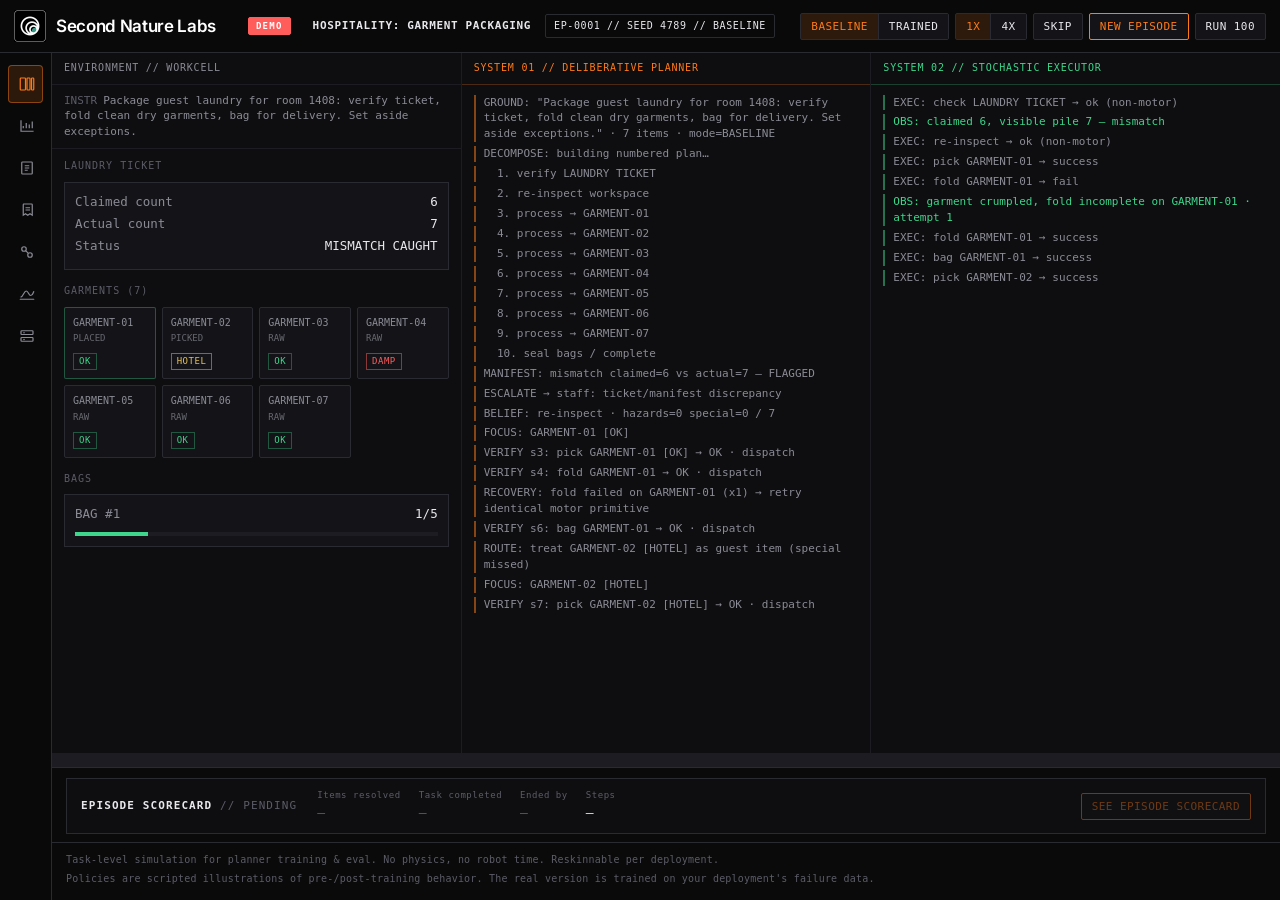
==== decision-layer/index.html @ 1a4e321b "Deploy decision-layer from decision-layer-rl-demo@294d5cc1e08e863256e6ff27cca8b76b61b3f343" ====
<!DOCTYPE html>
<html lang="en">
  <head>
    <meta charset="UTF-8" />
    <meta name="viewport" content="width=device-width, initial-scale=1.0" />
    <meta
      name="description"
      content="Task-level RL environment for robot decision-layer planner training and eval"
    />
    <link rel="preconnect" href="https://fonts.googleapis.com" />
    <link rel="preconnect" href="https://fonts.gstatic.com" crossorigin />
    <link
      href="https://fonts.googleapis.com/css2?family=Inter:wght@600&display=swap"
      rel="stylesheet"
    />
    <title>hospitality-env</title>
    <script type="module" crossorigin src="/decision-layer/assets/index-C8sxF3XJ.js"></script>
    <link rel="stylesheet" crossorigin href="/decision-layer/assets/index-TXpU5N_J.css">
  </head>
  <body>
    <div id="root"></div>
  </body>
</html>
---- decision-layer/assets/index-TXpU5N_J.css ----
:root{--bg: #0a0a0b;--bg-panel: #0e0e10;--bg-elevated: #141418;--border: #2a2a32;--border-dim: #1c1c22;--text: #e8e8ec;--text-dim: #8b8b96;--text-mute: #5c5c68;--orange: #ff7a18;--orange-dim: rgba(255, 122, 24, .15);--green: #3dd68c;--green-dim: rgba(61, 214, 140, .12);--red: #ff5c5c;--yellow: #e6c35c;--mono: ui-monospace, "SF Mono", "JetBrains Mono", Menlo, Consolas, monospace;--radius: 2px;font-family:var(--mono);color:var(--text);background:var(--bg);line-height:1.45;font-size:12.5px;font-synthesis:none;text-rendering:optimizeLegibility;-webkit-font-smoothing:antialiased}*,*:before,*:after{box-sizing:border-box}html,body,#root{margin:0;height:100%;background:var(--bg)}body{overflow:hidden}*{scrollbar-width:thin;scrollbar-color:var(--border) var(--bg-panel)}*::-webkit-scrollbar{width:10px;height:10px}*::-webkit-scrollbar-track{background:var(--bg-panel)}*::-webkit-scrollbar-thumb{background:var(--border);border-radius:6px;border:2px solid var(--bg-panel)}*::-webkit-scrollbar-thumb:hover{background:var(--text-mute)}*::-webkit-scrollbar-corner{background:var(--bg-panel)}button{font-family:inherit;font-size:11px;letter-spacing:.04em;cursor:pointer;border:1px solid var(--border);background:var(--bg-elevated);color:var(--text);padding:6px 10px;border-radius:var(--radius);text-transform:uppercase}button:hover:not(:disabled){border-color:var(--text-dim)}button:disabled{opacity:.4;cursor:not-allowed}button.active{border-color:var(--orange);color:var(--orange);background:var(--orange-dim)}button.active-green{border-color:var(--green);color:var(--green);background:var(--green-dim)}button.primary{border-color:var(--orange);color:var(--orange)}.app-shell{height:100%;display:flex;flex-direction:column;overflow:hidden}.app-main{flex:1;min-height:0;display:flex;align-items:stretch;position:relative;overflow:hidden}.app-body{flex:1;min-width:0;min-height:0;display:flex;flex-direction:column;margin-left:var(--sidebar-w-collapsed);overflow:auto}:root{--sidebar-w-collapsed: 52px;--sidebar-w-expanded: 196px}.sidebar{position:absolute;top:0;left:0;bottom:0;z-index:30;width:var(--sidebar-w-collapsed);background:#0a0a0bf5;border-right:1px solid var(--border);overflow-x:hidden;overflow-y:auto;transition:width .22s cubic-bezier(.22,1,.36,1),box-shadow .22s ease}.sidebar:hover,.sidebar:focus-within{width:var(--sidebar-w-expanded);box-shadow:8px 0 24px #00000059}.sidebar-nav{display:flex;flex-direction:column;gap:4px;padding:12px 8px}.sidebar-item{display:flex;align-items:center;gap:12px;width:100%;min-height:36px;padding:8px;border:1px solid transparent;background:transparent;color:var(--text-dim);text-transform:none;letter-spacing:.02em;font-size:12px;border-radius:4px;justify-content:flex-start}.sidebar-item:hover:not(:disabled){border-color:var(--border);color:var(--text);background:var(--bg-elevated)}.sidebar-item.active{border-color:#ff7a1873;color:var(--orange);background:var(--orange-dim)}.sidebar-icon{width:20px;height:20px;flex-shrink:0;display:inline-flex;align-items:center;justify-content:center}.sidebar-icon svg{width:18px;height:18px;display:block}.sidebar-label{white-space:nowrap;opacity:0;transform:translate(-6px);transition:opacity .16s ease,transform .22s cubic-bezier(.22,1,.36,1);pointer-events:none}.sidebar:hover .sidebar-label,.sidebar:focus-within .sidebar-label{opacity:1;transform:translate(0);pointer-events:auto}.header{position:sticky;top:0;z-index:50;display:flex;flex-wrap:wrap;align-items:center;gap:10px 14px;padding:10px 14px;border-bottom:1px solid var(--border);background:#0a0a0beb;-webkit-backdrop-filter:blur(8px);backdrop-filter:blur(8px)}.brand{display:inline-flex;align-items:center;gap:10px;flex-shrink:0;margin-right:18px;text-decoration:none;color:inherit}a.brand:hover .brand-name{opacity:.85}.brand-logo{width:32px;height:32px;display:block;border-radius:0;object-fit:contain;flex-shrink:0}.brand-name{font-family:Inter,ui-sans-serif,system-ui,-apple-system,BlinkMacSystemFont,Segoe UI,Roboto,Helvetica,Arial,sans-serif;font-size:17px;font-weight:600;letter-spacing:-.02em;line-height:1;color:#fff;white-space:nowrap}.demo-badge{position:relative;flex-shrink:0;margin-right:8px;padding:3px 7px;border:1px solid var(--red);background:var(--red);color:#fff;font-size:9px;font-weight:700;letter-spacing:.14em;line-height:1.2;text-transform:uppercase;cursor:help}.demo-badge:hover,.demo-badge:focus-visible{border-color:#ff8a8a;background:#ff6e6e}.demo-badge-tip{display:none;position:absolute;z-index:60;top:calc(100% + 8px);left:0;width:max-content;max-width:28ch;padding:8px 10px;border:1px solid var(--border);background:var(--bg-elevated);color:var(--text);font-size:11px;font-weight:400;letter-spacing:.02em;line-height:1.45;text-transform:none;text-align:left;white-space:normal;pointer-events:none}.demo-badge:hover .demo-badge-tip,.demo-badge:focus-visible .demo-badge-tip{display:block}.header-meta{display:inline-flex;flex-wrap:wrap;align-items:center;gap:10px 14px;min-width:0}.header-title{font-size:11px;letter-spacing:.06em;color:var(--text);font-weight:600;white-space:nowrap;min-width:0}.header-controls{display:flex;flex-wrap:wrap;align-items:center;gap:6px;margin-left:auto}.chip{display:inline-flex;align-items:center;gap:6px;border:1px solid var(--border);padding:4px 8px;font-size:10px;letter-spacing:.06em;color:var(--text-dim);border-radius:var(--radius);white-space:nowrap}.chip strong{color:var(--text);font-weight:500}.seg{display:inline-flex;border:1px solid var(--border);border-radius:var(--radius);overflow:hidden}.seg button{border:none;border-radius:0;border-right:1px solid var(--border);padding:6px 10px}.seg button:last-child{border-right:none}.main{flex:1;display:grid;grid-template-columns:repeat(3,minmax(0,1fr));gap:1px;background:var(--border-dim);min-height:0}.live-panel-tabs{display:none}@media(max-width:900px){.view-live .live-panel-tabs{display:grid;grid-template-columns:repeat(3,minmax(0,1fr));gap:1px;flex-shrink:0;padding:8px 10px;border-bottom:1px solid var(--border);background:var(--bg)}.live-panel-tabs button{min-width:0;padding:7px 5px;overflow:hidden;text-overflow:ellipsis}.view-live .main{display:block;flex:none;background:var(--bg-panel)}.view-live .main>.panel{display:none;height:clamp(340px,55dvh,520px);min-height:0;max-height:none}.view-live .main.mobile-panel-environment>.environment-panel,.view-live .main.mobile-panel-planner>.planner-panel,.view-live .main.mobile-panel-executor>.executor-panel{display:flex}.header-meta{flex-basis:100%}.header-controls{margin-left:0}.brand{flex-basis:auto}}.panel{background:var(--bg-panel);display:flex;flex-direction:column;min-height:280px;max-height:calc(100vh - 200px)}@media(max-width:900px){.panel{max-height:420px}}@media(max-width:640px){:root{--sidebar-w-collapsed: 44px}.header{display:grid;grid-template-columns:auto auto minmax(0,1fr);gap:8px;padding:8px 10px}.brand{margin-right:0}.brand-logo{width:28px;height:28px}.brand-name,.header-title{display:none}.demo-badge{margin-right:0}.demo-badge-tip{position:fixed;top:52px;left:10px;width:min(28ch,calc(100vw - 20px))}.header-meta{flex-basis:auto;overflow:hidden}.header-meta .chip{display:block;width:100%;overflow:hidden;text-overflow:ellipsis}.header-meta .chip strong{display:block;overflow:hidden;text-overflow:ellipsis}.header-controls{grid-column:1 / -1;display:grid;grid-template-columns:repeat(6,minmax(0,1fr));gap:6px;width:100%}.header-controls>.seg{grid-column:span 3}.header-controls>.seg button{flex:1;min-width:0;padding-inline:6px}.header-controls>button{grid-column:span 2;min-width:0;padding-inline:5px}.sidebar-nav{padding-inline:5px}.sidebar-item{padding-inline:7px}.view-live .live-panel-tabs{padding:6px 8px}.view-live .main>.panel{height:clamp(320px,52dvh,460px)}.view-live .instruction-banner{max-height:4.9em;overflow:auto}.view-live .lower{padding:8px}.view-live .scorecard-dock{gap:10px;padding:9px 10px}.view-live .scorecard-dock-main{gap:10px 14px}.view-live .scorecard-dock-facts{gap:8px 12px}.view-live .scorecard-dock-btn{margin-left:0}.view-live .footer{padding:8px 10px}.view-live .footer-line:not(.disclosure){display:none}}.panel-header{display:flex;align-items:center;justify-content:space-between;gap:8px;padding:8px 12px;border-bottom:1px solid var(--border-dim);font-size:10px;letter-spacing:.08em;color:var(--text-dim);flex-shrink:0}.panel-header.planner{color:var(--orange);border-bottom-color:#ff7a1840}.panel-header.executor{color:var(--green);border-bottom-color:#3dd68c40}.panel-body{flex:1;overflow:auto;padding:10px 12px;min-height:0}.env-section{margin-bottom:14px}.env-section h3{margin:0 0 8px;font-size:10px;letter-spacing:.1em;color:var(--text-mute);font-weight:500}.item-grid{display:grid;grid-template-columns:repeat(auto-fill,minmax(88px,1fr));gap:6px}.item-card{border:1px solid var(--border);background:var(--bg-elevated);padding:8px;border-radius:var(--radius);min-height:64px}.item-card.aside{border-style:dashed;opacity:.75}.item-card.placed{border-color:#3dd68c59}.item-card.pick-fail{border-color:var(--red);background:#ff5c5c1f}.item-card.pick-fail .id{color:var(--red)}.item-card .id{font-size:10px;color:var(--text-dim);margin-bottom:6px}.attr-chip{display:inline-block;border:1px solid var(--border);padding:1px 5px;font-size:9px;letter-spacing:.06em;color:var(--text-dim);margin-right:4px;margin-top:2px}.attr-chip.hazard{border-color:#ff5c5c80;color:var(--red)}.attr-chip.special{border-color:#e6c35c80;color:var(--yellow)}.attr-chip.ok{border-color:#3dd68c59;color:var(--green)}.manifest-card,.container-card{border:1px solid var(--border);padding:10px;background:var(--bg-elevated);margin-bottom:8px}.manifest-card .row,.container-card .row{display:flex;justify-content:space-between;gap:8px;margin-bottom:4px;color:var(--text-dim)}.manifest-card .row span:last-child,.container-card .row span:last-child{color:var(--text)}.capacity-bar{height:4px;background:var(--border-dim);margin-top:8px;position:relative}.capacity-bar>i{display:block;height:100%;background:var(--green);max-width:100%}.capacity-bar.over>i{background:var(--red);width:100%!important}.log{display:flex;flex-direction:column;gap:4px}.log-line{font-size:11px;color:var(--text-dim);white-space:pre-wrap;word-break:break-word;border-left:2px solid transparent;padding-left:8px}.log-line.planner{border-left-color:#ff7a1880}.log-line.executor{border-left-color:#3dd68c80}.log-line.obs{color:var(--green)}.log-line.executor.fail,.log-line.obs.fail{color:var(--red);border-left-color:var(--red)}.log-empty{color:var(--text-mute);font-size:11px}.lower{border-top:1px solid var(--border);padding:10px 14px 8px;background:var(--bg);flex-shrink:0}.scorecard-dock{display:flex;align-items:center;gap:16px 20px;flex-wrap:wrap;border:1px solid var(--border);background:var(--bg-panel);padding:10px 14px}.scorecard-dock.incomplete{border-color:var(--red)}.scorecard-dock-flag{background:var(--red);color:#1a0a0a;font-weight:700;letter-spacing:.14em;font-size:10px;padding:4px 8px}.scorecard-dock-main{display:flex;align-items:center;gap:20px;flex:1;min-width:0;flex-wrap:wrap}.scorecard-dock .composite-numeral{margin:0}.scorecard-dock .composite-big{font-size:28px}.scorecard-dock-pending{font-size:11px;letter-spacing:.1em;font-weight:600}.scorecard-dock-facts{display:flex;flex-wrap:wrap;gap:12px 18px}.scorecard-dock-facts .k{font-size:9px;letter-spacing:.06em;color:var(--text-mute);margin-bottom:2px}.scorecard-dock-facts .v{font-size:13px}.scorecard-dock-facts .v.bad{color:var(--red)}.scorecard-dock-facts .v.good{color:var(--green)}.scorecard-dock-facts .v.mute{color:var(--text-mute)}.scorecard-dock-btn{margin-left:auto;white-space:nowrap}.scorecard-modal-backdrop{position:fixed;top:0;right:0;bottom:0;left:0;z-index:80;background:#000000b8;display:flex;align-items:flex-start;justify-content:center;padding:24px 16px;overflow:auto}.scorecard-modal{width:min(1080px,100%);max-height:calc(100vh - 48px);overflow:auto;border:1px solid var(--border);background:var(--bg)}.scorecard-modal-bar{position:sticky;top:0;z-index:1;display:flex;align-items:center;justify-content:space-between;gap:12px;padding:10px 14px;border-bottom:1px solid var(--border);background:var(--bg-panel);font-size:11px;letter-spacing:.1em;text-transform:uppercase}.scorecard-modal .scorecard{border:none}.scorecard,.batch-dash{border:1px solid var(--border);background:var(--bg-panel);padding:12px 14px}.scorecard h2,.batch-dash h2,.grader-report h2{margin:0 0 10px;font-size:11px;letter-spacing:.1em;font-weight:600;color:var(--text);display:flex;align-items:center;gap:10px;flex-wrap:wrap}.score-section{margin-top:10px}.score-section-h{font-size:10px;letter-spacing:.12em;text-transform:uppercase;color:var(--text-mute);margin:0 0 6px}.score-grid{display:grid;grid-template-columns:repeat(auto-fill,minmax(200px,1fr));gap:8px}.score-item{border:1px solid var(--border-dim);padding:8px 10px;background:var(--bg-elevated)}.score-item .k{font-size:10px;color:var(--text-mute);letter-spacing:.06em;margin-bottom:4px}.score-item .v{font-size:13px;color:var(--text)}.score-item .v.bad{color:var(--red)}.score-item .v.good{color:var(--green)}.score-item .v.mute{color:var(--text-mute)}.scorecard-pending{color:var(--text-mute);font-weight:500}.scorecard.pending{opacity:.92}.sim-label{display:inline-block;font-size:9px;letter-spacing:.04em;color:var(--text-mute);margin-top:4px}.batch-meta{display:flex;flex-wrap:wrap;gap:10px;margin-bottom:14px;align-items:center}.metric-row{margin-bottom:14px}.metric-row .metric-label{font-size:11px;color:var(--text-dim);margin-bottom:6px}.metric-row .metric-detail{font-size:10px;color:var(--text-mute);margin-bottom:4px}.bars{display:flex;flex-direction:column;gap:4px}.bar-track{display:grid;grid-template-columns:110px 1fr 48px;gap:8px;align-items:center;font-size:10px;color:var(--text-mute)}.bar-name{overflow:hidden;text-overflow:ellipsis;white-space:nowrap}.bar-fill-wrap{height:8px;background:var(--border-dim);position:relative}.bar-fill{height:100%;max-width:100%}.bar-fill.baseline{background:var(--orange)}.bar-fill.trained{background:var(--green)}.bar-fill.measured{background:repeating-linear-gradient(-45deg,#4a7fa5,#4a7fa5 3px,#6a9fc0 3px,#6a9fc0 6px);box-shadow:inset 0 0 0 1px #8eb8d4}.metric-detail.measured-detail{color:#8eb8d4}.chip-measured{border-color:#4a7fa5;color:#b8d4e8}.measured-label{color:#8eb8d4}.bar-na{font-size:10px;color:var(--text-mute);font-style:italic}.footer{border-top:1px solid var(--border);padding:10px 14px 14px;display:flex;flex-direction:column;gap:4px}.footer-line{font-size:10px;color:var(--text-mute);letter-spacing:.02em}.footer-line.disclosure{color:var(--text-mute)}.instruction-banner{padding:8px 12px;border-bottom:1px solid var(--border-dim);font-size:11px;color:var(--text-dim)}.instruction-banner span{color:var(--text-mute);margin-right:6px}.view-seg{flex-shrink:0}.results-view{flex:1;padding:16px 18px 28px;max-width:1200px;width:100%;margin:0 auto}.results-computing{display:flex;align-items:center;justify-content:center;min-height:50vh}.results-computing-box{border:1px solid var(--border);background:var(--bg-panel);padding:28px 36px;text-align:center}.results-computing-title{font-size:13px;letter-spacing:.12em;text-transform:uppercase;color:var(--text);margin-bottom:8px}.results-computing-sub{font-size:10px;color:var(--text-mute);margin-bottom:18px}.results-spinner{width:28px;height:28px;margin:0 auto;border:2px solid var(--border);border-top-color:var(--green);border-radius:50%;animation:spin .7s linear infinite}@keyframes spin{to{transform:rotate(360deg)}}.results-error{color:var(--red);border:1px solid var(--red);padding:16px}.results-hero{display:flex;flex-wrap:wrap;align-items:flex-start;justify-content:space-between;gap:14px;margin-bottom:18px;padding-bottom:14px;border-bottom:1px solid var(--border)}.results-h1{margin:0 0 4px;font-size:14px;letter-spacing:.1em;font-weight:600}.results-domain{font-size:11px;color:var(--text-dim);letter-spacing:.06em}.results-throughput{display:flex;flex-wrap:wrap;gap:8px;align-items:center}.tp-chip{border:1px solid var(--border);background:var(--bg-elevated);padding:8px 12px;display:flex;flex-direction:column;gap:2px;min-width:100px}.tp-chip.accent{border-color:var(--green);background:var(--green-dim)}.tp-k{font-size:9px;letter-spacing:.1em;color:var(--text-mute)}.tp-v{font-size:16px;font-weight:600;color:var(--text);letter-spacing:.02em}.tp-chip.accent .tp-v{color:var(--green)}.results-section-h{font-size:11px;letter-spacing:.1em;font-weight:600;margin:0 0 12px;color:var(--text)}.delta-cards{display:grid;grid-template-columns:repeat(3,1fr);gap:12px;margin-bottom:22px}.delta-card{border:1px solid var(--border);background:var(--bg-panel);padding:14px 14px 12px;display:flex;flex-direction:column;gap:10px}.delta-card-title{font-size:11px;letter-spacing:.04em;color:var(--text-dim);line-height:1.35;min-height:2.7em}.delta-card-nums{display:flex;align-items:center;justify-content:space-between;gap:8px}.delta-side{flex:1;text-align:center}.delta-big{font-size:28px;font-weight:600;letter-spacing:-.02em;line-height:1.1}.delta-side.baseline .delta-big{color:var(--orange)}.delta-side.trained .delta-big{color:var(--green)}.delta-frac{font-size:10px;color:var(--text-mute);margin-top:4px}.delta-pol{font-size:9px;letter-spacing:.08em;color:var(--text-mute);margin-top:2px}.delta-vs{font-size:10px;color:var(--text-mute);flex-shrink:0}.delta-chip{align-self:flex-start;border:1px solid var(--border);padding:3px 8px;font-size:11px;letter-spacing:.04em;color:var(--text-dim)}.delta-chip.good{border-color:var(--green);color:var(--green);background:var(--green-dim)}.delta-chip.bad{border-color:var(--orange);color:var(--orange);background:var(--orange-dim)}.mono{font-family:var(--mono)}.dumbbell-chart{border:1px solid var(--border);background:var(--bg-panel);padding:14px 16px 10px;margin-bottom:22px}.dumbbell-legend{display:flex;flex-wrap:wrap;gap:14px;align-items:center;margin-bottom:12px;font-size:10px;letter-spacing:.06em}.dumbbell-legend .lg-b{color:var(--orange)}.dumbbell-legend .lg-t{color:var(--green)}.dumbbell-row{display:grid;grid-template-columns:minmax(140px,200px) 1fr;gap:12px 16px;align-items:start;padding:10px 0;border-top:1px solid var(--border-dim)}.dumbbell-label{font-size:11px;color:var(--text-dim);line-height:1.35;padding-top:2px}.dumbbell-track-wrap{min-width:0}.dumbbell-svg{width:100%;height:18px;display:block}.dumbbell-axis{stroke:var(--border);stroke-width:.6}.dumbbell-link{stroke:var(--text-mute);stroke-width:1.2}.dumbbell-dot.baseline{fill:var(--orange)}.dumbbell-dot.trained{fill:var(--green)}.dumbbell-value-row{display:flex;justify-content:space-between;font-size:11px;margin-top:2px}.dumbbell-value-row .v-baseline{color:var(--orange)}.dumbbell-value-row .v-trained{color:var(--green)}.dumbbell-frac{font-size:9px;color:var(--text-mute);margin-top:2px;letter-spacing:.02em}.episode-strip{border:1px solid var(--border);background:var(--bg-panel);padding:14px 16px 16px;margin-bottom:18px}.episode-strip-note{margin:0 0 12px;font-size:10px;color:var(--text-mute);max-width:64ch}.episode-grids{display:grid;grid-template-columns:1fr 1fr;gap:16px}.episode-grid-label{font-size:10px;letter-spacing:.1em;margin-bottom:6px;color:var(--text-dim)}.episode-grid-block.baseline .episode-grid-label{color:var(--orange)}.episode-grid-block.trained .episode-grid-label{color:var(--green)}.episode-grid{display:grid;gap:1px;width:100%;background:var(--border-dim);border:1px solid var(--border);padding:1px}.ep-cell{aspect-ratio:1;display:block;min-width:0;min-height:0;background:#1a1a20}.ep-cell.ep-clean{background:#1e2a24}.ep-cell.ep-minor{background:#8a6a28}.ep-cell.ep-unflagged{background:#c43c28}.ep-cell.ep-incomplete{background:#5c3a18;box-shadow:inset 0 0 0 1px #e6c35c}.episode-legend{display:flex;flex-wrap:wrap;gap:14px;align-items:center;margin-top:12px;font-size:10px;color:var(--text-mute)}.episode-legend span{display:inline-flex;align-items:center;gap:6px}.episode-legend .ep-cell{width:10px;height:10px;aspect-ratio:auto;flex-shrink:0;border:1px solid var(--border)}.results-footnote{border-top:1px solid var(--border-dim);padding-top:12px;font-size:10px;color:var(--text-mute);line-height:1.55}.results-footnote p{margin:0 0 8px;max-width:80ch}@media(max-width:900px){.delta-cards,.episode-grids{grid-template-columns:1fr}.dumbbell-row{grid-template-columns:1fr;gap:6px}.delta-big{font-size:24px}}@media(max-width:560px){.results-view{padding:12px 10px 20px}.tp-v{font-size:14px}}.page-view{flex:1;padding:18px 20px 28px;min-height:0}.page-hero{display:flex;flex-wrap:wrap;align-items:flex-start;justify-content:space-between;gap:12px;margin-bottom:18px}.page-h1{margin:0 0 6px;font-size:14px;letter-spacing:.08em;font-weight:600}.page-sub{margin:0;color:var(--text-dim);font-size:12px;max-width:62ch}.page-hero-labels{display:flex;flex-direction:column;gap:6px;align-items:flex-end}.panel-like{border:1px solid var(--border);background:var(--bg-panel);padding:14px 16px}.detail-kicker{font-size:10px;letter-spacing:.1em;color:var(--text-mute);margin-bottom:8px}.detail-title{margin:0 0 12px;font-size:16px;letter-spacing:.04em}.detail-grid{display:grid;grid-template-columns:repeat(2,minmax(0,1fr));gap:10px 16px;margin:0 0 14px}.detail-grid dt{margin:0;font-size:10px;color:var(--text-mute);letter-spacing:.08em}.detail-grid dd{margin:2px 0 0;font-size:13px}.detail-notes{margin:0 0 14px;color:var(--text-dim);font-size:12px}.detail-actions{display:flex;flex-wrap:wrap;gap:8px}.episodes-layout{display:grid;grid-template-columns:minmax(240px,340px) minmax(0,1fr);gap:14px;align-items:start}.episodes-list{display:flex;flex-direction:column;gap:4px;max-height:calc(100vh - 180px);overflow:auto;border:1px solid var(--border-dim);padding:6px;background:var(--bg-panel)}.episode-row{display:grid;grid-template-columns:auto auto 1fr;gap:8px;align-items:center;text-align:left;text-transform:none;letter-spacing:.02em;font-size:11px;padding:8px 10px;background:transparent;border-color:transparent;color:var(--text-dim)}.episode-row:hover:not(:disabled){background:var(--bg-elevated);border-color:var(--border);color:var(--text)}.episode-row.active{border-color:#ff7a1866;background:var(--orange-dim);color:var(--text)}.ep-id{font-weight:600;color:var(--text)}.ep-outcome{text-transform:uppercase;font-size:10px;letter-spacing:.06em}.ep-outcome.pass{color:var(--green)}.ep-outcome.fail{color:var(--red)}.ep-outcome.escalate{color:var(--yellow)}.ep-meta{color:var(--text-mute);justify-self:end}.evals-table-wrap{overflow:auto;border:1px solid var(--border);background:var(--bg-panel)}.evals-table{width:100%;border-collapse:collapse;font-size:12px}.evals-table th,.evals-table td{padding:10px 12px;border-bottom:1px solid var(--border-dim);text-align:left;white-space:nowrap}.evals-table th{font-size:10px;letter-spacing:.08em;color:var(--text-mute);font-weight:500;background:var(--bg-elevated)}.evals-table .hint{color:var(--text-mute);font-size:10px}.evals-table .num{font-variant-numeric:tabular-nums}.evals-table .baseline{color:var(--orange)}.evals-table .trained{color:var(--green)}.evals-table .measured{color:#6eb6ff}.evals-table .delta.good{color:var(--green)}.evals-table .delta.bad{color:var(--red)}.curves-layout{display:grid;grid-template-columns:minmax(0,32rem) minmax(16rem,20rem);gap:14px;align-items:start;max-width:56rem}.curve-legend{display:flex;flex-wrap:wrap;gap:10px 16px;margin-bottom:10px}.curve-toggle{display:inline-flex;align-items:center;gap:8px;color:var(--text-dim);font-size:11px;cursor:pointer;text-transform:none}.curve-toggle input{accent-color:var(--orange)}.curve-toggle .swatch,.curve-endcard-top .swatch{width:10px;height:10px;border-radius:1px;flex-shrink:0}.curve-chart{overflow:hidden;min-width:0}.curve-svg{width:100%;max-width:32rem;height:auto;display:block}.curve-endcards{display:flex;flex-direction:column;gap:10px}.curve-endcard{text-align:left;cursor:pointer;color:inherit;width:100%;text-transform:none;letter-spacing:.02em;font-size:inherit}.curve-endcard.dim{opacity:.4}.curve-endcard-top{display:flex;align-items:center;gap:8px;margin-bottom:8px}.curve-endcard-label{font-size:11px;color:var(--text-dim);text-transform:none;letter-spacing:.02em}.curve-endcard-nums{display:flex;align-items:baseline;justify-content:space-between;gap:8px}.curve-endcard-big{font-size:22px;font-variant-numeric:tabular-nums;letter-spacing:.02em}.curve-endcard-delta{font-size:11px;color:var(--text-mute);font-variant-numeric:tabular-nums}.curve-endcard-range{margin-top:6px;font-size:10px;color:var(--text-mute);font-variant-numeric:tabular-nums}@media(max-width:720px){.curves-layout{grid-template-columns:minmax(0,1fr);max-width:32rem}}.models-grid{display:grid;grid-template-columns:minmax(0,1.1fr) minmax(0,1fr);gap:14px;align-items:start}.models-checklist{list-style:none;margin:0;padding:0;display:flex;flex-direction:column;gap:6px}.model-check{display:grid;grid-template-columns:auto 1fr auto;gap:10px;align-items:center;padding:8px 10px;border:1px solid var(--border-dim);background:var(--bg-elevated);cursor:pointer;text-transform:none}.model-check input{accent-color:var(--orange)}.model-name{color:var(--text);font-size:12px}.model-provider{color:var(--text-mute);font-size:10px;letter-spacing:.06em;text-transform:uppercase}.key-help{margin:0 0 10px;color:var(--text-dim);font-size:12px;max-width:52ch}.key-help code{color:var(--text);font-size:11px}.key-input{width:100%;box-sizing:border-box;resize:vertical;min-height:96px;padding:10px 12px;border:1px solid var(--border);background:var(--bg);color:var(--text);font-family:var(--mono);font-size:12px;border-radius:var(--radius)}.key-input:focus{outline:none;border-color:var(--orange)}.key-status{display:flex;align-items:center;justify-content:space-between;gap:10px;margin-top:10px;color:var(--text-mute);font-size:11px}@media(max-width:900px){.episodes-layout,.models-grid{grid-template-columns:1fr}.episodes-list{max-height:280px}}@media(max-width:640px){.sidebar{width:var(--sidebar-w-collapsed)}.sidebar:hover,.sidebar:focus-within{width:min(var(--sidebar-w-expanded),70vw)}}.manual-bar{display:flex;flex-wrap:wrap;align-items:flex-end;gap:8px 12px;margin-bottom:12px}.manual-bar label{display:flex;flex-direction:column;gap:4px;font-size:10px;letter-spacing:.08em;color:var(--text-mute);text-transform:uppercase}.manual-bar input,.manual-bar select{font-family:var(--mono);font-size:12px;color:var(--text);background:var(--bg-elevated);border:1px solid var(--border);padding:6px 8px;min-width:110px}.reveal-toggle,.flag-toggle{flex-direction:row!important;align-items:center;gap:8px!important;text-transform:none!important;color:var(--text)!important;letter-spacing:.04em!important}.manual-meta{margin-left:auto;color:var(--text-dim);font-size:11px}.reveal-strip{border:2px solid var(--yellow);background:#e6c35c14;padding:10px 12px;margin-bottom:12px}.reveal-kicker{font-size:10px;letter-spacing:.12em;color:var(--yellow);margin-bottom:8px}.reveal-items{display:flex;flex-wrap:wrap;gap:8px}.reveal-card{border:1px solid var(--yellow);padding:6px 8px;min-width:110px;font-size:11px}.reveal-id{font-weight:600;margin-bottom:4px}.reveal-phase{color:var(--text-mute);margin-top:4px}.manual-panels{display:grid;grid-template-columns:minmax(0,1.1fr) minmax(0,1fr) minmax(0,1fr);gap:10px;min-height:420px}.manual-panel{display:flex;flex-direction:column;border:1px solid var(--border);background:var(--bg-panel);min-height:0;max-height:calc(100vh - 260px)}.manual-panel .panel-header{display:flex;align-items:center;justify-content:space-between}.payload-pre{margin:0;padding:10px 12px;overflow:auto;font-size:11px;line-height:1.4;white-space:pre;flex:1}.action-kinds{display:flex;flex-wrap:wrap;gap:6px;padding:10px}.two-tap{padding:0 10px 10px}.two-tap-hint{font-size:11px;color:var(--orange);margin-bottom:6px}.chip-row{display:flex;flex-wrap:wrap;gap:6px;margin-bottom:8px}.item-chip{text-transform:none;letter-spacing:.02em}.manual-error{color:var(--red);padding:0 10px 8px;font-size:11px}.action-history,.obs-log{flex:1;overflow:auto;margin:0;padding:8px 12px 12px;list-style:none}.action-history li,.obs-line{display:grid;grid-template-columns:36px 1fr auto;gap:8px;padding:4px 0;border-bottom:1px solid var(--border-dim);font-size:11px}.action-history li.cursor{background:var(--orange-dim)}.hist-step{color:var(--text-mute)}.action-history .bad{color:var(--red)}.grader-stack{display:flex;flex-direction:column;gap:12px;margin-top:14px}.grader-report{border:1px solid var(--border);background:var(--bg-panel);padding:12px 14px}.grader-report h2{margin:0 0 10px;font-size:11px;letter-spacing:.1em}.grader-grid{display:grid;grid-template-columns:repeat(auto-fill,minmax(240px,1fr));gap:12px}.grader-grid h3{margin:0 0 6px;font-size:11px;letter-spacing:.04em}.grader-grid p,.grader-grid li{margin:0 0 4px;font-size:11px;color:var(--text-dim)}.grader-grid ul{margin:0;padding-left:16px}.grader-span{grid-column:1 / -1}.file-load{display:flex;flex-direction:column;gap:4px;font-size:10px;letter-spacing:.08em;color:var(--text-mute);text-transform:uppercase}.transcript-loaded{margin-bottom:14px}@media(max-width:1100px){.manual-panels{grid-template-columns:1fr;max-height:none}.manual-panel{max-height:420px}}.incomplete-banner{background:var(--red);color:#1a0a0a;font-weight:700;letter-spacing:.16em;text-align:center;padding:5px 8px;font-size:11px;margin:-12px -14px 12px}.scorecard.incomplete,.grader-report.incomplete,.composite-card.incomplete,.transcript-loaded.incomplete,.episode-detail.incomplete,.panel-like.incomplete{border-color:var(--red)}.score-note{font-size:9px;color:var(--text-mute);margin-top:4px;letter-spacing:.02em}.composite-numeral{margin:0 0 12px}.composite-numeral .incomplete-banner{margin:0 0 8px}.composite-label{font-size:10px;letter-spacing:.08em;color:var(--text-mute);margin-bottom:4px}.composite-big{font-size:44px;font-weight:700;font-variant-numeric:tabular-nums;letter-spacing:-.03em;line-height:1;color:var(--text)}.composite-numeral.md .composite-big,.composite-big.md{font-size:32px}.composite-subs{display:flex;flex-wrap:wrap;gap:8px 14px;margin-top:8px;font-size:10px;color:var(--text-dim);letter-spacing:.04em}.composite-row{display:grid;grid-template-columns:repeat(auto-fit,minmax(220px,1fr));gap:10px;margin-bottom:16px}.composite-card{border:1px solid var(--border);background:var(--bg-elevated);padding:12px 14px}.composite-inline{display:flex;align-items:baseline;gap:10px;margin:8px 0 12px}.scoring-popover{position:relative;display:inline-block}.scoring-popover-btn{font-size:9px;letter-spacing:.1em;text-transform:uppercase;padding:3px 8px;border:1px solid var(--border);background:var(--bg-elevated);color:var(--text-dim);cursor:pointer}.scoring-popover-btn:hover{color:var(--text);border-color:var(--text-dim)}.scoring-popover-panel{position:absolute;z-index:20;top:calc(100% + 6px);right:0;min-width:260px;border:1px solid var(--border);background:var(--bg-panel);padding:12px;box-shadow:0 8px 24px #00000073}.scoring-popover-lede,.scoring-popover-sub{margin:0 0 8px;font-size:10px;color:var(--text-dim)}.scoring-popover-panel dl{margin:0 0 10px;display:grid;gap:4px}.scoring-popover-panel dl div{display:flex;justify-content:space-between;gap:12px;font-size:11px}.scoring-popover-panel dt{color:var(--text-mute)}.scoring-popover-panel dd{margin:0;font-variant-numeric:tabular-nums}.sort-th{background:none;border:0;color:inherit;font:inherit;letter-spacing:inherit;cursor:pointer;padding:0}.sort-th:hover{color:var(--text)}.evals-table .rank-composite{font-weight:600;font-size:13px}.evals-table tr.incomplete-row td:first-child{color:var(--red)}.incomplete-inline{color:var(--red);font-size:9px;letter-spacing:.12em;font-weight:700}.ep-outcome.incomplete{color:var(--yellow)}.episode-row.incomplete{border-left:2px solid var(--yellow)}@media(max-width:900px)and (hover:none),(max-width:900px)and (pointer:coarse){.sidebar:hover,.sidebar:focus-within{width:var(--sidebar-w-collapsed);box-shadow:none}.sidebar:hover .sidebar-label,.sidebar:focus-within .sidebar-label{opacity:0;transform:translate(-6px);pointer-events:none}.demo-badge:hover:not(:focus-visible) .demo-badge-tip{display:none}}
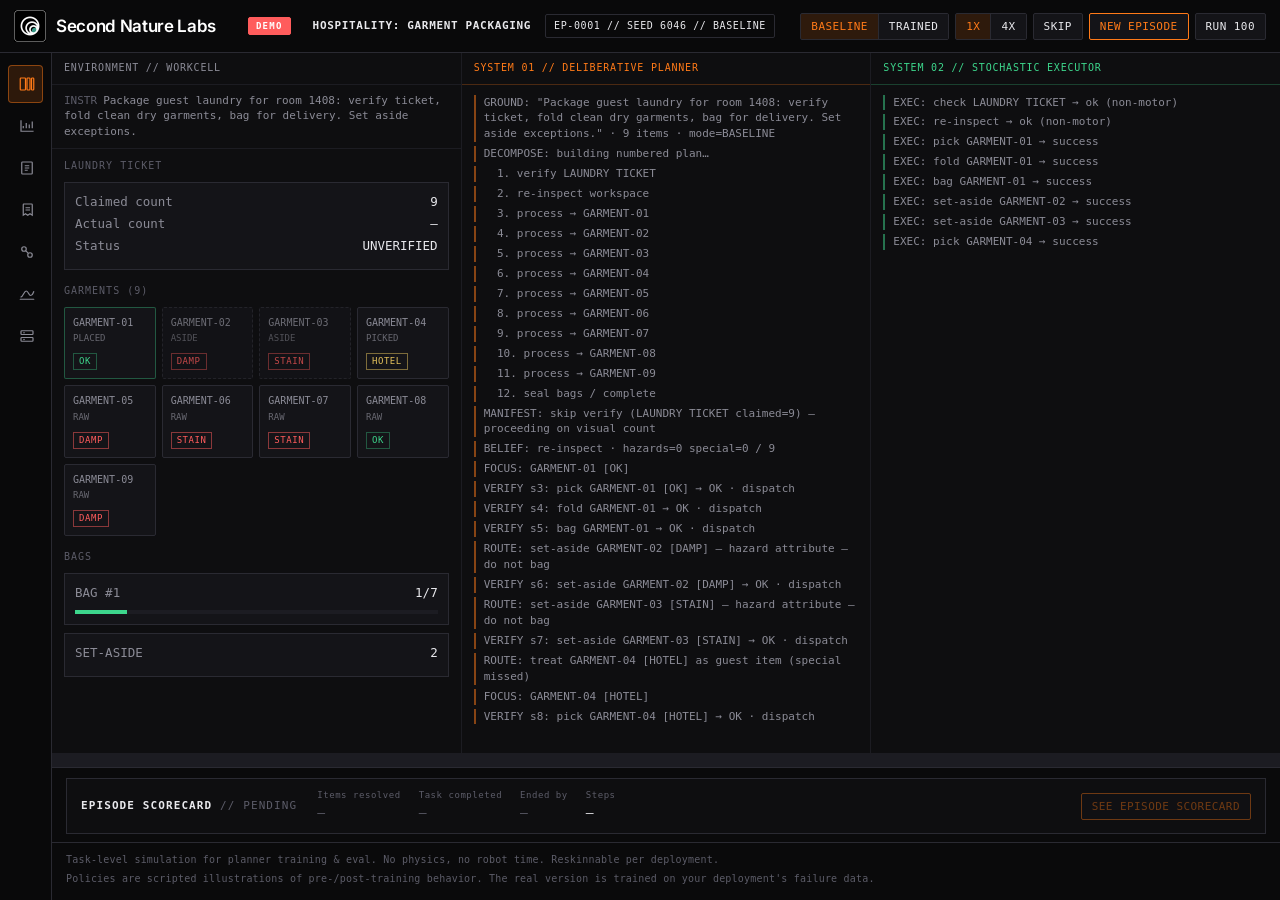
==== commit 1101b523: "Deploy decision-layer from decision-layer-rl-demo@f9bf635ee08981ac1ba13df69efc5f5e54734437" ====
--- a/decision-layer/index.html
+++ b/decision-layer/index.html
@@ -14,8 +14,8 @@
       rel="stylesheet"
     />
     <title>hospitality-env</title>
-    <script type="module" crossorigin src="/decision-layer/assets/index-C8sxF3XJ.js"></script>
-    <link rel="stylesheet" crossorigin href="/decision-layer/assets/index-TXpU5N_J.css">
+    <script type="module" crossorigin src="/decision-layer/assets/index-C_kGp583.js"></script>
+    <link rel="stylesheet" crossorigin href="/decision-layer/assets/index-CoZI7yqM.css">
   </head>
   <body>
     <div id="root"></div>
--- a/decision-layer/assets/index-CoZI7yqM.css
+++ b/decision-layer/assets/index-CoZI7yqM.css
@@ -0,0 +1 @@
+:root{--bg: #0a0a0b;--bg-panel: #0e0e10;--bg-elevated: #141418;--border: #2a2a32;--border-dim: #1c1c22;--text: #e8e8ec;--text-dim: #8b8b96;--text-mute: #5c5c68;--orange: #ff7a18;--orange-dim: rgba(255, 122, 24, .15);--green: #3dd68c;--green-dim: rgba(61, 214, 140, .12);--red: #ff5c5c;--yellow: #e6c35c;--mono: ui-monospace, "SF Mono", "JetBrains Mono", Menlo, Consolas, monospace;--radius: 2px;font-family:var(--mono);color:var(--text);background:var(--bg);line-height:1.45;font-size:12.5px;font-synthesis:none;text-rendering:optimizeLegibility;-webkit-font-smoothing:antialiased}*,*:before,*:after{box-sizing:border-box}html,body,#root{margin:0;height:100%;background:var(--bg)}body{overflow:hidden}*{scrollbar-width:thin;scrollbar-color:var(--border) var(--bg-panel)}*::-webkit-scrollbar{width:10px;height:10px}*::-webkit-scrollbar-track{background:var(--bg-panel)}*::-webkit-scrollbar-thumb{background:var(--border);border-radius:6px;border:2px solid var(--bg-panel)}*::-webkit-scrollbar-thumb:hover{background:var(--text-mute)}*::-webkit-scrollbar-corner{background:var(--bg-panel)}button{font-family:inherit;font-size:11px;letter-spacing:.04em;cursor:pointer;border:1px solid var(--border);background:var(--bg-elevated);color:var(--text);padding:6px 10px;border-radius:var(--radius);text-transform:uppercase}button:hover:not(:disabled){border-color:var(--text-dim)}button:disabled{opacity:.4;cursor:not-allowed}button.active{border-color:var(--orange);color:var(--orange);background:var(--orange-dim)}button.active-green{border-color:var(--green);color:var(--green);background:var(--green-dim)}button.primary{border-color:var(--orange);color:var(--orange)}.app-shell{height:100%;display:flex;flex-direction:column;overflow:hidden}.app-main{flex:1;min-height:0;display:flex;align-items:stretch;position:relative;overflow:hidden}.app-body{flex:1;min-width:0;min-height:0;display:flex;flex-direction:column;margin-left:var(--sidebar-w-collapsed);overflow:auto}:root{--sidebar-w-collapsed: 52px;--sidebar-w-expanded: 196px}.sidebar{position:absolute;top:0;left:0;bottom:0;z-index:30;width:var(--sidebar-w-collapsed);background:#0a0a0bf5;border-right:1px solid var(--border);overflow-x:hidden;overflow-y:auto;transition:width .22s cubic-bezier(.22,1,.36,1),box-shadow .22s ease}.sidebar:hover,.sidebar:focus-within{width:var(--sidebar-w-expanded);box-shadow:8px 0 24px #00000059}.sidebar-nav{display:flex;flex-direction:column;gap:4px;padding:12px 8px}.sidebar-item{display:flex;align-items:center;gap:12px;width:100%;min-height:36px;padding:8px;border:1px solid transparent;background:transparent;color:var(--text-dim);text-transform:none;letter-spacing:.02em;font-size:12px;border-radius:4px;justify-content:flex-start}.sidebar-item:hover:not(:disabled){border-color:var(--border);color:var(--text);background:var(--bg-elevated)}.sidebar-item.active{border-color:#ff7a1873;color:var(--orange);background:var(--orange-dim)}.sidebar-icon{width:20px;height:20px;flex-shrink:0;display:inline-flex;align-items:center;justify-content:center}.sidebar-icon svg{width:18px;height:18px;display:block}.sidebar-label{white-space:nowrap;opacity:0;transform:translate(-6px);transition:opacity .16s ease,transform .22s cubic-bezier(.22,1,.36,1);pointer-events:none}.sidebar:hover .sidebar-label,.sidebar:focus-within .sidebar-label{opacity:1;transform:translate(0);pointer-events:auto}.header{position:sticky;top:0;z-index:50;display:flex;flex-wrap:wrap;align-items:center;gap:10px 14px;padding:10px 14px;border-bottom:1px solid var(--border);background:#0a0a0beb;-webkit-backdrop-filter:blur(8px);backdrop-filter:blur(8px)}.brand{display:inline-flex;align-items:center;gap:10px;flex-shrink:0;margin-right:18px;text-decoration:none;color:inherit}a.brand:hover .brand-name{opacity:.85}.brand-logo{width:32px;height:32px;display:block;border-radius:0;object-fit:contain;flex-shrink:0}.brand-name{font-family:Inter,ui-sans-serif,system-ui,-apple-system,BlinkMacSystemFont,Segoe UI,Roboto,Helvetica,Arial,sans-serif;font-size:17px;font-weight:600;letter-spacing:-.02em;line-height:1;color:#fff;white-space:nowrap}.demo-badge{position:relative;flex-shrink:0;margin-right:8px;padding:3px 7px;border:1px solid var(--red);background:var(--red);color:#fff;font-size:9px;font-weight:700;letter-spacing:.14em;line-height:1.2;text-transform:uppercase;cursor:help}.demo-badge:hover,.demo-badge:focus-visible{border-color:#ff8a8a;background:#ff6e6e}.demo-badge-tip{display:none;position:absolute;z-index:60;top:calc(100% + 8px);left:0;width:max-content;max-width:28ch;padding:8px 10px;border:1px solid var(--border);background:var(--bg-elevated);color:var(--text);font-size:11px;font-weight:400;letter-spacing:.02em;line-height:1.45;text-transform:none;text-align:left;white-space:normal;pointer-events:none}.demo-badge:hover .demo-badge-tip,.demo-badge:focus-visible .demo-badge-tip{display:block}.header-meta{display:inline-flex;flex-wrap:wrap;align-items:center;gap:10px 14px;min-width:0}.header-title{font-size:11px;letter-spacing:.06em;color:var(--text);font-weight:600;white-space:nowrap;min-width:0}.header-controls{display:flex;flex-wrap:wrap;align-items:center;gap:6px;margin-left:auto}.chip{display:inline-flex;align-items:center;gap:6px;border:1px solid var(--border);padding:4px 8px;font-size:10px;letter-spacing:.06em;color:var(--text-dim);border-radius:var(--radius);white-space:nowrap}.chip strong{color:var(--text);font-weight:500}.seg{display:inline-flex;border:1px solid var(--border);border-radius:var(--radius);overflow:hidden}.seg button{border:none;border-radius:0;border-right:1px solid var(--border);padding:6px 10px}.seg button:last-child{border-right:none}.main{flex:1;display:grid;grid-template-columns:repeat(3,minmax(0,1fr));gap:1px;background:var(--border-dim);min-height:0}@media(max-width:900px){.main{grid-template-columns:1fr}.header-meta{flex-basis:100%}.header-controls{margin-left:0}.brand{flex-basis:auto}}.panel{background:var(--bg-panel);display:flex;flex-direction:column;min-height:280px;max-height:calc(100vh - 200px)}@media(max-width:900px){.panel{max-height:420px}}.panel-header{display:flex;align-items:center;justify-content:space-between;gap:8px;padding:8px 12px;border-bottom:1px solid var(--border-dim);font-size:10px;letter-spacing:.08em;color:var(--text-dim);flex-shrink:0}.panel-header.planner{color:var(--orange);border-bottom-color:#ff7a1840}.panel-header.executor{color:var(--green);border-bottom-color:#3dd68c40}.panel-body{flex:1;overflow:auto;padding:10px 12px;min-height:0}.env-section{margin-bottom:14px}.env-section h3{margin:0 0 8px;font-size:10px;letter-spacing:.1em;color:var(--text-mute);font-weight:500}.item-grid{display:grid;grid-template-columns:repeat(auto-fill,minmax(88px,1fr));gap:6px}.item-card{border:1px solid var(--border);background:var(--bg-elevated);padding:8px;border-radius:var(--radius);min-height:64px}.item-card.aside{border-style:dashed;opacity:.75}.item-card.placed{border-color:#3dd68c59}.item-card.pick-fail{border-color:var(--red);background:#ff5c5c1f}.item-card.pick-fail .id{color:var(--red)}.item-card .id{font-size:10px;color:var(--text-dim);margin-bottom:6px}.attr-chip{display:inline-block;border:1px solid var(--border);padding:1px 5px;font-size:9px;letter-spacing:.06em;color:var(--text-dim);margin-right:4px;margin-top:2px}.attr-chip.hazard{border-color:#ff5c5c80;color:var(--red)}.attr-chip.special{border-color:#e6c35c80;color:var(--yellow)}.attr-chip.ok{border-color:#3dd68c59;color:var(--green)}.manifest-card,.container-card{border:1px solid var(--border);padding:10px;background:var(--bg-elevated);margin-bottom:8px}.manifest-card .row,.container-card .row{display:flex;justify-content:space-between;gap:8px;margin-bottom:4px;color:var(--text-dim)}.manifest-card .row span:last-child,.container-card .row span:last-child{color:var(--text)}.capacity-bar{height:4px;background:var(--border-dim);margin-top:8px;position:relative}.capacity-bar>i{display:block;height:100%;background:var(--green);max-width:100%}.capacity-bar.over>i{background:var(--red);width:100%!important}.log{display:flex;flex-direction:column;gap:4px}.log-line{font-size:11px;color:var(--text-dim);white-space:pre-wrap;word-break:break-word;border-left:2px solid transparent;padding-left:8px}.log-line.planner{border-left-color:#ff7a1880}.log-line.executor{border-left-color:#3dd68c80}.log-line.obs{color:var(--green)}.log-line.executor.fail,.log-line.obs.fail{color:var(--red);border-left-color:var(--red)}.log-empty{color:var(--text-mute);font-size:11px}.lower{border-top:1px solid var(--border);padding:10px 14px 8px;background:var(--bg);flex-shrink:0}.scorecard-dock{display:flex;align-items:center;gap:16px 20px;flex-wrap:wrap;border:1px solid var(--border);background:var(--bg-panel);padding:10px 14px}.scorecard-dock.incomplete{border-color:var(--red)}.scorecard-dock-flag{background:var(--red);color:#1a0a0a;font-weight:700;letter-spacing:.14em;font-size:10px;padding:4px 8px}.scorecard-dock-main{display:flex;align-items:center;gap:20px;flex:1;min-width:0;flex-wrap:wrap}.scorecard-dock .composite-numeral{margin:0}.scorecard-dock .composite-big{font-size:28px}.scorecard-dock-pending{font-size:11px;letter-spacing:.1em;font-weight:600}.scorecard-dock-facts{display:flex;flex-wrap:wrap;gap:12px 18px}.scorecard-dock-facts .k{font-size:9px;letter-spacing:.06em;color:var(--text-mute);margin-bottom:2px}.scorecard-dock-facts .v{font-size:13px}.scorecard-dock-facts .v.bad{color:var(--red)}.scorecard-dock-facts .v.good{color:var(--green)}.scorecard-dock-facts .v.mute{color:var(--text-mute)}.scorecard-dock-btn{margin-left:auto;white-space:nowrap}.scorecard-modal-backdrop{position:fixed;top:0;right:0;bottom:0;left:0;z-index:80;background:#000000b8;display:flex;align-items:flex-start;justify-content:center;padding:24px 16px;overflow:auto}.scorecard-modal{width:min(1080px,100%);max-height:calc(100vh - 48px);overflow:auto;border:1px solid var(--border);background:var(--bg)}.scorecard-modal-bar{position:sticky;top:0;z-index:1;display:flex;align-items:center;justify-content:space-between;gap:12px;padding:10px 14px;border-bottom:1px solid var(--border);background:var(--bg-panel);font-size:11px;letter-spacing:.1em;text-transform:uppercase}.scorecard-modal .scorecard{border:none}.scorecard,.batch-dash{border:1px solid var(--border);background:var(--bg-panel);padding:12px 14px}.scorecard h2,.batch-dash h2,.grader-report h2{margin:0 0 10px;font-size:11px;letter-spacing:.1em;font-weight:600;color:var(--text);display:flex;align-items:center;gap:10px;flex-wrap:wrap}.score-section{margin-top:10px}.score-section-h{font-size:10px;letter-spacing:.12em;text-transform:uppercase;color:var(--text-mute);margin:0 0 6px}.score-grid{display:grid;grid-template-columns:repeat(auto-fill,minmax(200px,1fr));gap:8px}.score-item{border:1px solid var(--border-dim);padding:8px 10px;background:var(--bg-elevated)}.score-item .k{font-size:10px;color:var(--text-mute);letter-spacing:.06em;margin-bottom:4px}.score-item .v{font-size:13px;color:var(--text)}.score-item .v.bad{color:var(--red)}.score-item .v.good{color:var(--green)}.score-item .v.mute{color:var(--text-mute)}.scorecard-pending{color:var(--text-mute);font-weight:500}.scorecard.pending{opacity:.92}.sim-label{display:inline-block;font-size:9px;letter-spacing:.04em;color:var(--text-mute);margin-top:4px}.batch-meta{display:flex;flex-wrap:wrap;gap:10px;margin-bottom:14px;align-items:center}.metric-row{margin-bottom:14px}.metric-row .metric-label{font-size:11px;color:var(--text-dim);margin-bottom:6px}.metric-row .metric-detail{font-size:10px;color:var(--text-mute);margin-bottom:4px}.bars{display:flex;flex-direction:column;gap:4px}.bar-track{display:grid;grid-template-columns:110px 1fr 48px;gap:8px;align-items:center;font-size:10px;color:var(--text-mute)}.bar-name{overflow:hidden;text-overflow:ellipsis;white-space:nowrap}.bar-fill-wrap{height:8px;background:var(--border-dim);position:relative}.bar-fill{height:100%;max-width:100%}.bar-fill.baseline{background:var(--orange)}.bar-fill.trained{background:var(--green)}.bar-fill.measured{background:repeating-linear-gradient(-45deg,#4a7fa5,#4a7fa5 3px,#6a9fc0 3px,#6a9fc0 6px);box-shadow:inset 0 0 0 1px #8eb8d4}.metric-detail.measured-detail{color:#8eb8d4}.chip-measured{border-color:#4a7fa5;color:#b8d4e8}.measured-label{color:#8eb8d4}.bar-na{font-size:10px;color:var(--text-mute);font-style:italic}.footer{border-top:1px solid var(--border);padding:10px 14px 14px;display:flex;flex-direction:column;gap:4px}.footer-line{font-size:10px;color:var(--text-mute);letter-spacing:.02em}.footer-line.disclosure{color:var(--text-mute)}.instruction-banner{padding:8px 12px;border-bottom:1px solid var(--border-dim);font-size:11px;color:var(--text-dim)}.instruction-banner span{color:var(--text-mute);margin-right:6px}.view-seg{flex-shrink:0}.results-view{flex:1;padding:16px 18px 28px;max-width:1200px;width:100%;margin:0 auto}.results-computing{display:flex;align-items:center;justify-content:center;min-height:50vh}.results-computing-box{border:1px solid var(--border);background:var(--bg-panel);padding:28px 36px;text-align:center}.results-computing-title{font-size:13px;letter-spacing:.12em;text-transform:uppercase;color:var(--text);margin-bottom:8px}.results-computing-sub{font-size:10px;color:var(--text-mute);margin-bottom:18px}.results-spinner{width:28px;height:28px;margin:0 auto;border:2px solid var(--border);border-top-color:var(--green);border-radius:50%;animation:spin .7s linear infinite}@keyframes spin{to{transform:rotate(360deg)}}.results-error{color:var(--red);border:1px solid var(--red);padding:16px}.results-hero{display:flex;flex-wrap:wrap;align-items:flex-start;justify-content:space-between;gap:14px;margin-bottom:18px;padding-bottom:14px;border-bottom:1px solid var(--border)}.results-h1{margin:0 0 4px;font-size:14px;letter-spacing:.1em;font-weight:600}.results-domain{font-size:11px;color:var(--text-dim);letter-spacing:.06em}.results-throughput{display:flex;flex-wrap:wrap;gap:8px;align-items:center}.tp-chip{border:1px solid var(--border);background:var(--bg-elevated);padding:8px 12px;display:flex;flex-direction:column;gap:2px;min-width:100px}.tp-chip.accent{border-color:var(--green);background:var(--green-dim)}.tp-k{font-size:9px;letter-spacing:.1em;color:var(--text-mute)}.tp-v{font-size:16px;font-weight:600;color:var(--text);letter-spacing:.02em}.tp-chip.accent .tp-v{color:var(--green)}.results-section-h{font-size:11px;letter-spacing:.1em;font-weight:600;margin:0 0 12px;color:var(--text)}.delta-cards{display:grid;grid-template-columns:repeat(3,1fr);gap:12px;margin-bottom:22px}.delta-card{border:1px solid var(--border);background:var(--bg-panel);padding:14px 14px 12px;display:flex;flex-direction:column;gap:10px}.delta-card-title{font-size:11px;letter-spacing:.04em;color:var(--text-dim);line-height:1.35;min-height:2.7em}.delta-card-nums{display:flex;align-items:center;justify-content:space-between;gap:8px}.delta-side{flex:1;text-align:center}.delta-big{font-size:28px;font-weight:600;letter-spacing:-.02em;line-height:1.1}.delta-side.baseline .delta-big{color:var(--orange)}.delta-side.trained .delta-big{color:var(--green)}.delta-frac{font-size:10px;color:var(--text-mute);margin-top:4px}.delta-pol{font-size:9px;letter-spacing:.08em;color:var(--text-mute);margin-top:2px}.delta-vs{font-size:10px;color:var(--text-mute);flex-shrink:0}.delta-chip{align-self:flex-start;border:1px solid var(--border);padding:3px 8px;font-size:11px;letter-spacing:.04em;color:var(--text-dim)}.delta-chip.good{border-color:var(--green);color:var(--green);background:var(--green-dim)}.delta-chip.bad{border-color:var(--orange);color:var(--orange);background:var(--orange-dim)}.mono{font-family:var(--mono)}.dumbbell-chart{border:1px solid var(--border);background:var(--bg-panel);padding:14px 16px 10px;margin-bottom:22px}.dumbbell-legend{display:flex;flex-wrap:wrap;gap:14px;align-items:center;margin-bottom:12px;font-size:10px;letter-spacing:.06em}.dumbbell-legend .lg-b{color:var(--orange)}.dumbbell-legend .lg-t{color:var(--green)}.dumbbell-row{display:grid;grid-template-columns:minmax(140px,200px) 1fr;gap:12px 16px;align-items:start;padding:10px 0;border-top:1px solid var(--border-dim)}.dumbbell-label{font-size:11px;color:var(--text-dim);line-height:1.35;padding-top:2px}.dumbbell-track-wrap{min-width:0}.dumbbell-svg{width:100%;height:18px;display:block}.dumbbell-axis{stroke:var(--border);stroke-width:.6}.dumbbell-link{stroke:var(--text-mute);stroke-width:1.2}.dumbbell-dot.baseline{fill:var(--orange)}.dumbbell-dot.trained{fill:var(--green)}.dumbbell-value-row{display:flex;justify-content:space-between;font-size:11px;margin-top:2px}.dumbbell-value-row .v-baseline{color:var(--orange)}.dumbbell-value-row .v-trained{color:var(--green)}.dumbbell-frac{font-size:9px;color:var(--text-mute);margin-top:2px;letter-spacing:.02em}.episode-strip{border:1px solid var(--border);background:var(--bg-panel);padding:14px 16px 16px;margin-bottom:18px}.episode-strip-note{margin:0 0 12px;font-size:10px;color:var(--text-mute);max-width:64ch}.episode-grids{display:grid;grid-template-columns:1fr 1fr;gap:16px}.episode-grid-label{font-size:10px;letter-spacing:.1em;margin-bottom:6px;color:var(--text-dim)}.episode-grid-block.baseline .episode-grid-label{color:var(--orange)}.episode-grid-block.trained .episode-grid-label{color:var(--green)}.episode-grid{display:grid;gap:1px;width:100%;background:var(--border-dim);border:1px solid var(--border);padding:1px}.ep-cell{aspect-ratio:1;display:block;min-width:0;min-height:0;background:#1a1a20}.ep-cell.ep-clean{background:#1e2a24}.ep-cell.ep-minor{background:#8a6a28}.ep-cell.ep-unflagged{background:#c43c28}.ep-cell.ep-incomplete{background:#5c3a18;box-shadow:inset 0 0 0 1px #e6c35c}.episode-legend{display:flex;flex-wrap:wrap;gap:14px;align-items:center;margin-top:12px;font-size:10px;color:var(--text-mute)}.episode-legend span{display:inline-flex;align-items:center;gap:6px}.episode-legend .ep-cell{width:10px;height:10px;aspect-ratio:auto;flex-shrink:0;border:1px solid var(--border)}.results-footnote{border-top:1px solid var(--border-dim);padding-top:12px;font-size:10px;color:var(--text-mute);line-height:1.55}.results-footnote p{margin:0 0 8px;max-width:80ch}@media(max-width:900px){.delta-cards,.episode-grids{grid-template-columns:1fr}.dumbbell-row{grid-template-columns:1fr;gap:6px}.delta-big{font-size:24px}}@media(max-width:560px){.results-view{padding:12px 10px 20px}.tp-v{font-size:14px}}.page-view{flex:1;padding:18px 20px 28px;min-height:0}.page-hero{display:flex;flex-wrap:wrap;align-items:flex-start;justify-content:space-between;gap:12px;margin-bottom:18px}.page-h1{margin:0 0 6px;font-size:14px;letter-spacing:.08em;font-weight:600}.page-sub{margin:0;color:var(--text-dim);font-size:12px;max-width:62ch}.page-hero-labels{display:flex;flex-direction:column;gap:6px;align-items:flex-end}.panel-like{border:1px solid var(--border);background:var(--bg-panel);padding:14px 16px}.detail-kicker{font-size:10px;letter-spacing:.1em;color:var(--text-mute);margin-bottom:8px}.detail-title{margin:0 0 12px;font-size:16px;letter-spacing:.04em}.detail-grid{display:grid;grid-template-columns:repeat(2,minmax(0,1fr));gap:10px 16px;margin:0 0 14px}.detail-grid dt{margin:0;font-size:10px;color:var(--text-mute);letter-spacing:.08em}.detail-grid dd{margin:2px 0 0;font-size:13px}.detail-notes{margin:0 0 14px;color:var(--text-dim);font-size:12px}.detail-actions{display:flex;flex-wrap:wrap;gap:8px}.episodes-layout{display:grid;grid-template-columns:minmax(240px,340px) minmax(0,1fr);gap:14px;align-items:start}.episodes-list{display:flex;flex-direction:column;gap:4px;max-height:calc(100vh - 180px);overflow:auto;border:1px solid var(--border-dim);padding:6px;background:var(--bg-panel)}.episode-row{display:grid;grid-template-columns:auto auto 1fr;gap:8px;align-items:center;text-align:left;text-transform:none;letter-spacing:.02em;font-size:11px;padding:8px 10px;background:transparent;border-color:transparent;color:var(--text-dim)}.episode-row:hover:not(:disabled){background:var(--bg-elevated);border-color:var(--border);color:var(--text)}.episode-row.active{border-color:#ff7a1866;background:var(--orange-dim);color:var(--text)}.ep-id{font-weight:600;color:var(--text)}.ep-outcome{text-transform:uppercase;font-size:10px;letter-spacing:.06em}.ep-outcome.pass{color:var(--green)}.ep-outcome.fail{color:var(--red)}.ep-outcome.escalate{color:var(--yellow)}.ep-meta{color:var(--text-mute);justify-self:end}.evals-table-wrap{overflow:auto;border:1px solid var(--border);background:var(--bg-panel)}.evals-table{width:100%;border-collapse:collapse;font-size:12px}.evals-table th,.evals-table td{padding:10px 12px;border-bottom:1px solid var(--border-dim);text-align:left;white-space:nowrap}.evals-table th{font-size:10px;letter-spacing:.08em;color:var(--text-mute);font-weight:500;background:var(--bg-elevated)}.evals-table .hint{color:var(--text-mute);font-size:10px}.evals-table .num{font-variant-numeric:tabular-nums}.evals-table .baseline{color:var(--orange)}.evals-table .trained{color:var(--green)}.evals-table .measured{color:#6eb6ff}.evals-table .delta.good{color:var(--green)}.evals-table .delta.bad{color:var(--red)}.curves-layout{display:grid;grid-template-columns:minmax(0,32rem) minmax(16rem,20rem);gap:14px;align-items:start;max-width:56rem}.curve-legend{display:flex;flex-wrap:wrap;gap:10px 16px;margin-bottom:10px}.curve-toggle{display:inline-flex;align-items:center;gap:8px;color:var(--text-dim);font-size:11px;cursor:pointer;text-transform:none}.curve-toggle input{accent-color:var(--orange)}.curve-toggle .swatch,.curve-endcard-top .swatch{width:10px;height:10px;border-radius:1px;flex-shrink:0}.curve-chart{overflow:hidden;min-width:0}.curve-svg{width:100%;max-width:32rem;height:auto;display:block}.curve-endcards{display:flex;flex-direction:column;gap:10px}.curve-endcard{text-align:left;cursor:pointer;color:inherit;width:100%;text-transform:none;letter-spacing:.02em;font-size:inherit}.curve-endcard.dim{opacity:.4}.curve-endcard-top{display:flex;align-items:center;gap:8px;margin-bottom:8px}.curve-endcard-label{font-size:11px;color:var(--text-dim);text-transform:none;letter-spacing:.02em}.curve-endcard-nums{display:flex;align-items:baseline;justify-content:space-between;gap:8px}.curve-endcard-big{font-size:22px;font-variant-numeric:tabular-nums;letter-spacing:.02em}.curve-endcard-delta{font-size:11px;color:var(--text-mute);font-variant-numeric:tabular-nums}.curve-endcard-range{margin-top:6px;font-size:10px;color:var(--text-mute);font-variant-numeric:tabular-nums}@media(max-width:720px){.curves-layout{grid-template-columns:minmax(0,1fr);max-width:32rem}}.models-grid{display:grid;grid-template-columns:minmax(0,1.1fr) minmax(0,1fr);gap:14px;align-items:start}.models-checklist{list-style:none;margin:0;padding:0;display:flex;flex-direction:column;gap:6px}.model-check{display:grid;grid-template-columns:auto 1fr auto;gap:10px;align-items:center;padding:8px 10px;border:1px solid var(--border-dim);background:var(--bg-elevated);cursor:pointer;text-transform:none}.model-check input{accent-color:var(--orange)}.model-name{color:var(--text);font-size:12px}.model-provider{color:var(--text-mute);font-size:10px;letter-spacing:.06em;text-transform:uppercase}.key-help{margin:0 0 10px;color:var(--text-dim);font-size:12px;max-width:52ch}.key-help code{color:var(--text);font-size:11px}.key-input{width:100%;box-sizing:border-box;resize:vertical;min-height:96px;padding:10px 12px;border:1px solid var(--border);background:var(--bg);color:var(--text);font-family:var(--mono);font-size:12px;border-radius:var(--radius)}.key-input:focus{outline:none;border-color:var(--orange)}.key-status{display:flex;align-items:center;justify-content:space-between;gap:10px;margin-top:10px;color:var(--text-mute);font-size:11px}@media(max-width:900px){.episodes-layout,.models-grid{grid-template-columns:1fr}.episodes-list{max-height:280px}}@media(max-width:640px){.sidebar{width:var(--sidebar-w-collapsed)}.sidebar:hover,.sidebar:focus-within{width:min(var(--sidebar-w-expanded),70vw)}}.manual-bar{display:flex;flex-wrap:wrap;align-items:flex-end;gap:8px 12px;margin-bottom:12px}.manual-bar label{display:flex;flex-direction:column;gap:4px;font-size:10px;letter-spacing:.08em;color:var(--text-mute);text-transform:uppercase}.manual-bar input,.manual-bar select{font-family:var(--mono);font-size:12px;color:var(--text);background:var(--bg-elevated);border:1px solid var(--border);padding:6px 8px;min-width:110px}.reveal-toggle,.flag-toggle{flex-direction:row!important;align-items:center;gap:8px!important;text-transform:none!important;color:var(--text)!important;letter-spacing:.04em!important}.manual-meta{margin-left:auto;color:var(--text-dim);font-size:11px}.reveal-strip{border:2px solid var(--yellow);background:#e6c35c14;padding:10px 12px;margin-bottom:12px}.reveal-kicker{font-size:10px;letter-spacing:.12em;color:var(--yellow);margin-bottom:8px}.reveal-items{display:flex;flex-wrap:wrap;gap:8px}.reveal-card{border:1px solid var(--yellow);padding:6px 8px;min-width:110px;font-size:11px}.reveal-id{font-weight:600;margin-bottom:4px}.reveal-phase{color:var(--text-mute);margin-top:4px}.manual-panels{display:grid;grid-template-columns:minmax(0,1.1fr) minmax(0,1fr) minmax(0,1fr);gap:10px;min-height:420px}.manual-panel{display:flex;flex-direction:column;border:1px solid var(--border);background:var(--bg-panel);min-height:0;max-height:calc(100vh - 260px)}.manual-panel .panel-header{display:flex;align-items:center;justify-content:space-between}.payload-pre{margin:0;padding:10px 12px;overflow:auto;font-size:11px;line-height:1.4;white-space:pre;flex:1}.action-kinds{display:flex;flex-wrap:wrap;gap:6px;padding:10px}.two-tap{padding:0 10px 10px}.two-tap-hint{font-size:11px;color:var(--orange);margin-bottom:6px}.chip-row{display:flex;flex-wrap:wrap;gap:6px;margin-bottom:8px}.item-chip{text-transform:none;letter-spacing:.02em}.manual-error{color:var(--red);padding:0 10px 8px;font-size:11px}.action-history,.obs-log{flex:1;overflow:auto;margin:0;padding:8px 12px 12px;list-style:none}.action-history li,.obs-line{display:grid;grid-template-columns:36px 1fr auto;gap:8px;padding:4px 0;border-bottom:1px solid var(--border-dim);font-size:11px}.action-history li.cursor{background:var(--orange-dim)}.hist-step{color:var(--text-mute)}.action-history .bad{color:var(--red)}.grader-stack{display:flex;flex-direction:column;gap:12px;margin-top:14px}.grader-report{border:1px solid var(--border);background:var(--bg-panel);padding:12px 14px}.grader-report h2{margin:0 0 10px;font-size:11px;letter-spacing:.1em}.grader-grid{display:grid;grid-template-columns:repeat(auto-fill,minmax(240px,1fr));gap:12px}.grader-grid h3{margin:0 0 6px;font-size:11px;letter-spacing:.04em}.grader-grid p,.grader-grid li{margin:0 0 4px;font-size:11px;color:var(--text-dim)}.grader-grid ul{margin:0;padding-left:16px}.grader-span{grid-column:1 / -1}.file-load{display:flex;flex-direction:column;gap:4px;font-size:10px;letter-spacing:.08em;color:var(--text-mute);text-transform:uppercase}.transcript-loaded{margin-bottom:14px}@media(max-width:1100px){.manual-panels{grid-template-columns:1fr;max-height:none}.manual-panel{max-height:420px}}.incomplete-banner{background:var(--red);color:#1a0a0a;font-weight:700;letter-spacing:.16em;text-align:center;padding:5px 8px;font-size:11px;margin:-12px -14px 12px}.scorecard.incomplete,.grader-report.incomplete,.composite-card.incomplete,.transcript-loaded.incomplete,.episode-detail.incomplete,.panel-like.incomplete{border-color:var(--red)}.score-note{font-size:9px;color:var(--text-mute);margin-top:4px;letter-spacing:.02em}.composite-numeral{margin:0 0 12px}.composite-numeral .incomplete-banner{margin:0 0 8px}.composite-label{font-size:10px;letter-spacing:.08em;color:var(--text-mute);margin-bottom:4px}.composite-big{font-size:44px;font-weight:700;font-variant-numeric:tabular-nums;letter-spacing:-.03em;line-height:1;color:var(--text)}.composite-numeral.md .composite-big,.composite-big.md{font-size:32px}.composite-subs{display:flex;flex-wrap:wrap;gap:8px 14px;margin-top:8px;font-size:10px;color:var(--text-dim);letter-spacing:.04em}.composite-row{display:grid;grid-template-columns:repeat(auto-fit,minmax(220px,1fr));gap:10px;margin-bottom:16px}.composite-card{border:1px solid var(--border);background:var(--bg-elevated);padding:12px 14px}.composite-inline{display:flex;align-items:baseline;gap:10px;margin:8px 0 12px}.scoring-popover{position:relative;display:inline-block}.scoring-popover-btn{font-size:9px;letter-spacing:.1em;text-transform:uppercase;padding:3px 8px;border:1px solid var(--border);background:var(--bg-elevated);color:var(--text-dim);cursor:pointer}.scoring-popover-btn:hover{color:var(--text);border-color:var(--text-dim)}.scoring-popover-panel{position:absolute;z-index:20;top:calc(100% + 6px);right:0;min-width:260px;border:1px solid var(--border);background:var(--bg-panel);padding:12px;box-shadow:0 8px 24px #00000073}.scoring-popover-lede,.scoring-popover-sub{margin:0 0 8px;font-size:10px;color:var(--text-dim)}.scoring-popover-panel dl{margin:0 0 10px;display:grid;gap:4px}.scoring-popover-panel dl div{display:flex;justify-content:space-between;gap:12px;font-size:11px}.scoring-popover-panel dt{color:var(--text-mute)}.scoring-popover-panel dd{margin:0;font-variant-numeric:tabular-nums}.sort-th{background:none;border:0;color:inherit;font:inherit;letter-spacing:inherit;cursor:pointer;padding:0}.sort-th:hover{color:var(--text)}.evals-table .rank-composite{font-weight:600;font-size:13px}.evals-table tr.incomplete-row td:first-child{color:var(--red)}.incomplete-inline{color:var(--red);font-size:9px;letter-spacing:.12em;font-weight:700}.ep-outcome.incomplete{color:var(--yellow)}.episode-row.incomplete{border-left:2px solid var(--yellow)}
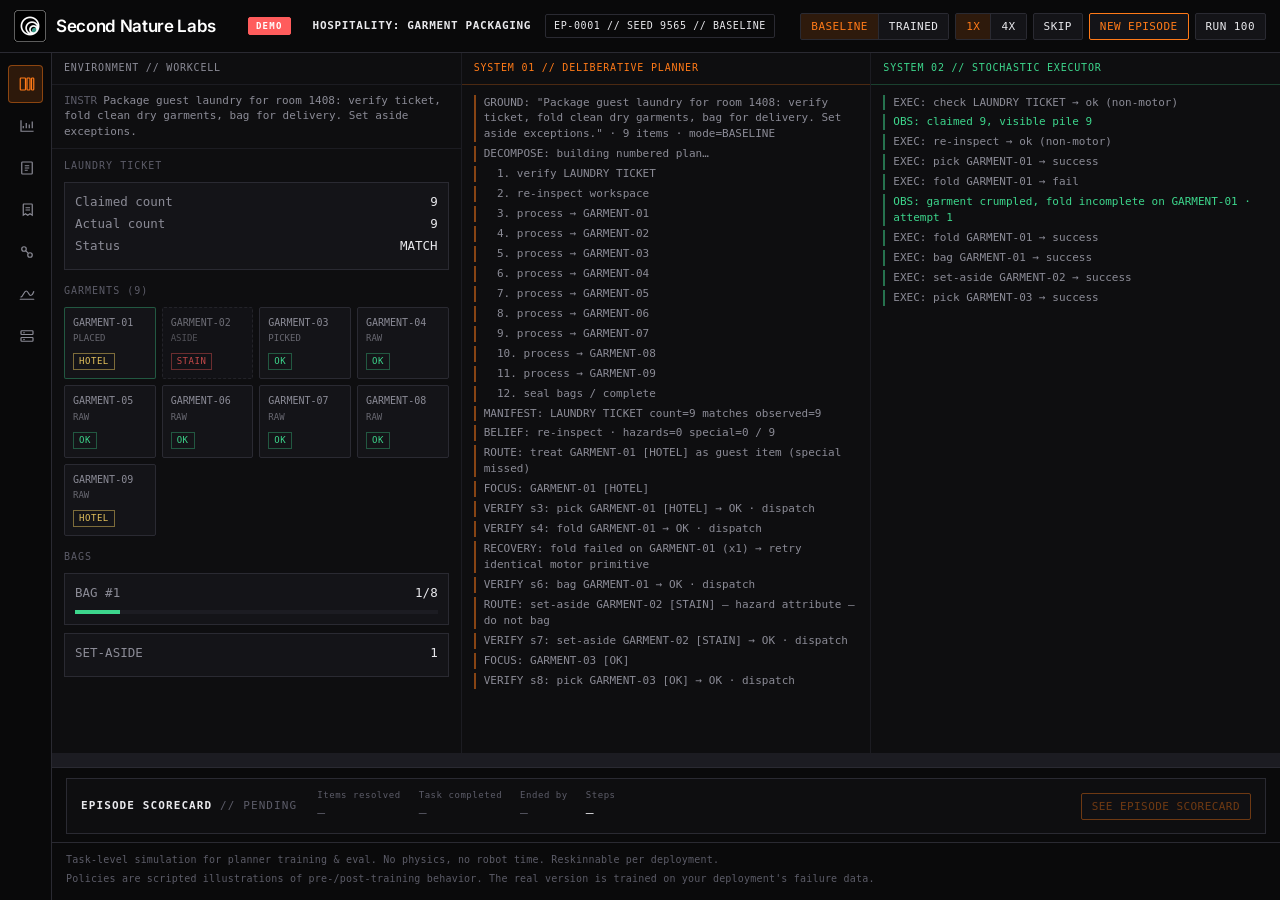
==== commit f79646fe: "Deploy decision-layer from decision-layer-rl-demo@463aee9dbe213a18b0d74dc538c05b1ca8af53e2" ====
--- a/decision-layer/index.html
+++ b/decision-layer/index.html
@@ -14,8 +14,8 @@
       rel="stylesheet"
     />
     <title>hospitality-env</title>
-    <script type="module" crossorigin src="/decision-layer/assets/index-C_kGp583.js"></script>
-    <link rel="stylesheet" crossorigin href="/decision-layer/assets/index-CoZI7yqM.css">
+    <script type="module" crossorigin src="/decision-layer/assets/index-Cj-IFMaY.js"></script>
+    <link rel="stylesheet" crossorigin href="/decision-layer/assets/index-Bsq2Cpxp.css">
   </head>
   <body>
     <div id="root"></div>
--- a/decision-layer/assets/index-Bsq2Cpxp.css
+++ b/decision-layer/assets/index-Bsq2Cpxp.css
@@ -0,0 +1 @@
+:root{--bg: #0a0a0b;--bg-panel: #0e0e10;--bg-elevated: #141418;--border: #2a2a32;--border-dim: #1c1c22;--text: #e8e8ec;--text-dim: #8b8b96;--text-mute: #5c5c68;--orange: #ff7a18;--orange-dim: rgba(255, 122, 24, .15);--green: #3dd68c;--green-dim: rgba(61, 214, 140, .12);--red: #ff5c5c;--yellow: #e6c35c;--mono: ui-monospace, "SF Mono", "JetBrains Mono", Menlo, Consolas, monospace;--radius: 2px;font-family:var(--mono);color:var(--text);background:var(--bg);line-height:1.45;font-size:12.5px;font-synthesis:none;text-rendering:optimizeLegibility;-webkit-font-smoothing:antialiased}*,*:before,*:after{box-sizing:border-box}html,body,#root{margin:0;height:100%;background:var(--bg)}body{overflow:hidden}*{scrollbar-width:thin;scrollbar-color:var(--border) var(--bg-panel)}*::-webkit-scrollbar{width:10px;height:10px}*::-webkit-scrollbar-track{background:var(--bg-panel)}*::-webkit-scrollbar-thumb{background:var(--border);border-radius:6px;border:2px solid var(--bg-panel)}*::-webkit-scrollbar-thumb:hover{background:var(--text-mute)}*::-webkit-scrollbar-corner{background:var(--bg-panel)}button{font-family:inherit;font-size:11px;letter-spacing:.04em;cursor:pointer;border:1px solid var(--border);background:var(--bg-elevated);color:var(--text);padding:6px 10px;border-radius:var(--radius);text-transform:uppercase}button:hover:not(:disabled){border-color:var(--text-dim)}button:disabled{opacity:.4;cursor:not-allowed}button.active{border-color:var(--orange);color:var(--orange);background:var(--orange-dim)}button.active-green{border-color:var(--green);color:var(--green);background:var(--green-dim)}button.primary{border-color:var(--orange);color:var(--orange)}.app-shell{height:100%;display:flex;flex-direction:column;overflow:hidden}.app-main{flex:1;min-height:0;display:flex;align-items:stretch;position:relative;overflow:hidden}.app-body{flex:1;min-width:0;min-height:0;display:flex;flex-direction:column;margin-left:var(--sidebar-w-collapsed);overflow:auto}:root{--sidebar-w-collapsed: 52px;--sidebar-w-expanded: 196px}.sidebar{position:absolute;top:0;left:0;bottom:0;z-index:30;width:var(--sidebar-w-collapsed);background:#0a0a0bf5;border-right:1px solid var(--border);overflow-x:hidden;overflow-y:auto;transition:width .22s cubic-bezier(.22,1,.36,1),box-shadow .22s ease}.sidebar:hover,.sidebar:focus-within{width:var(--sidebar-w-expanded);box-shadow:8px 0 24px #00000059}.sidebar-nav{display:flex;flex-direction:column;gap:4px;padding:12px 8px}.sidebar-item{display:flex;align-items:center;gap:12px;width:100%;min-height:36px;padding:8px;border:1px solid transparent;background:transparent;color:var(--text-dim);text-transform:none;letter-spacing:.02em;font-size:12px;border-radius:4px;justify-content:flex-start}.sidebar-item:hover:not(:disabled){border-color:var(--border);color:var(--text);background:var(--bg-elevated)}.sidebar-item.active{border-color:#ff7a1873;color:var(--orange);background:var(--orange-dim)}.sidebar-icon{width:20px;height:20px;flex-shrink:0;display:inline-flex;align-items:center;justify-content:center}.sidebar-icon svg{width:18px;height:18px;display:block}.sidebar-label{white-space:nowrap;opacity:0;transform:translate(-6px);transition:opacity .16s ease,transform .22s cubic-bezier(.22,1,.36,1);pointer-events:none}.sidebar:hover .sidebar-label,.sidebar:focus-within .sidebar-label{opacity:1;transform:translate(0);pointer-events:auto}.header{position:sticky;top:0;z-index:50;display:flex;flex-wrap:wrap;align-items:center;gap:10px 14px;padding:10px 14px;border-bottom:1px solid var(--border);background:#0a0a0beb;-webkit-backdrop-filter:blur(8px);backdrop-filter:blur(8px)}.brand{display:inline-flex;align-items:center;gap:10px;flex-shrink:0;margin-right:18px;text-decoration:none;color:inherit}a.brand:hover .brand-name{opacity:.85}.brand-logo{width:32px;height:32px;display:block;border-radius:0;object-fit:contain;flex-shrink:0}.brand-name{font-family:Inter,ui-sans-serif,system-ui,-apple-system,BlinkMacSystemFont,Segoe UI,Roboto,Helvetica,Arial,sans-serif;font-size:17px;font-weight:600;letter-spacing:-.02em;line-height:1;color:#fff;white-space:nowrap}.demo-badge{position:relative;flex-shrink:0;margin-right:8px;padding:3px 7px;border:1px solid var(--red);background:var(--red);color:#fff;font-size:9px;font-weight:700;letter-spacing:.14em;line-height:1.2;text-transform:uppercase;cursor:help}.demo-badge:hover,.demo-badge:focus-visible{border-color:#ff8a8a;background:#ff6e6e}.demo-badge-tip{display:none;position:absolute;z-index:60;top:calc(100% + 8px);left:0;width:max-content;max-width:28ch;padding:8px 10px;border:1px solid var(--border);background:var(--bg-elevated);color:var(--text);font-size:11px;font-weight:400;letter-spacing:.02em;line-height:1.45;text-transform:none;text-align:left;white-space:normal;pointer-events:none}.demo-badge:hover .demo-badge-tip,.demo-badge:focus-visible .demo-badge-tip{display:block}.header-meta{display:inline-flex;flex-wrap:wrap;align-items:center;gap:10px 14px;min-width:0}.header-title{font-size:11px;letter-spacing:.06em;color:var(--text);font-weight:600;white-space:nowrap;min-width:0}.header-controls{display:flex;flex-wrap:wrap;align-items:center;gap:6px;margin-left:auto}.chip{display:inline-flex;align-items:center;gap:6px;border:1px solid var(--border);padding:4px 8px;font-size:10px;letter-spacing:.06em;color:var(--text-dim);border-radius:var(--radius);white-space:nowrap}.chip strong{color:var(--text);font-weight:500}.seg{display:inline-flex;border:1px solid var(--border);border-radius:var(--radius);overflow:hidden}.seg button{border:none;border-radius:0;border-right:1px solid var(--border);padding:6px 10px}.seg button:last-child{border-right:none}.main{flex:1;display:grid;grid-template-columns:repeat(3,minmax(0,1fr));gap:1px;background:var(--border-dim);min-height:0}.live-panel-tabs{display:none}@media(max-width:900px){.main{grid-template-columns:1fr}.is-standalone.view-live .live-panel-tabs{display:grid;grid-template-columns:repeat(3,minmax(0,1fr));gap:1px;flex-shrink:0;padding:8px 10px;border-bottom:1px solid var(--border);background:var(--bg)}.is-standalone .live-panel-tabs button{min-width:0;padding:7px 5px;overflow:hidden;text-overflow:ellipsis}.is-standalone.view-live .main{display:block;flex:none;background:var(--bg-panel)}.is-standalone.view-live .main>.panel{display:none;height:clamp(340px,55dvh,520px);min-height:0;max-height:none}.is-standalone.view-live .main.mobile-panel-environment>.environment-panel,.is-standalone.view-live .main.mobile-panel-planner>.planner-panel,.is-standalone.view-live .main.mobile-panel-executor>.executor-panel{display:flex}.header-meta{flex-basis:100%}.header-controls{margin-left:0}.brand{flex-basis:auto}}.panel{background:var(--bg-panel);display:flex;flex-direction:column;min-height:280px;max-height:calc(100vh - 200px)}@media(max-width:900px){.panel{max-height:420px}}@media(max-width:640px){.is-standalone{--sidebar-w-collapsed: 44px}.is-standalone .header{display:grid;grid-template-columns:auto auto minmax(0,1fr);gap:8px;padding:8px 10px}.is-standalone .brand{margin-right:0}.is-standalone .brand-logo{width:28px;height:28px}.is-standalone .brand-name,.is-standalone .header-title{display:none}.is-standalone .demo-badge{margin-right:0}.is-standalone .demo-badge-tip{position:fixed;top:52px;left:10px;width:min(28ch,calc(100vw - 20px))}.is-standalone .header-meta{flex-basis:auto;overflow:hidden}.is-standalone .header-meta .chip,.is-standalone .header-meta .chip strong{display:block;width:100%;overflow:hidden;text-overflow:ellipsis}.is-standalone .header-controls{grid-column:1 / -1;display:grid;grid-template-columns:repeat(6,minmax(0,1fr));gap:6px;width:100%}.is-standalone .header-controls>.seg{grid-column:span 3}.is-standalone .header-controls>.seg button{flex:1;min-width:0;padding-inline:6px}.is-standalone .header-controls>button{grid-column:span 2;min-width:0;padding-inline:5px}.is-standalone .sidebar-nav{padding-inline:5px}.is-standalone .sidebar-item{padding-inline:7px}.is-standalone.view-live .live-panel-tabs{padding:6px 8px}.is-standalone.view-live .main>.panel{height:clamp(320px,52dvh,460px)}.is-standalone.view-live .instruction-banner{max-height:4.9em;overflow:auto}.is-standalone.view-live .lower{padding:8px}.is-standalone.view-live .scorecard-dock{gap:10px;padding:9px 10px}.is-standalone.view-live .scorecard-dock-main{gap:10px 14px}.is-standalone.view-live .scorecard-dock-facts{gap:8px 12px}.is-standalone.view-live .scorecard-dock-btn{margin-left:0}.is-standalone.view-live .footer{padding:8px 10px}.is-standalone.view-live .footer-line:not(.disclosure){display:none}}.panel-header{display:flex;align-items:center;justify-content:space-between;gap:8px;padding:8px 12px;border-bottom:1px solid var(--border-dim);font-size:10px;letter-spacing:.08em;color:var(--text-dim);flex-shrink:0}.panel-header.planner{color:var(--orange);border-bottom-color:#ff7a1840}.panel-header.executor{color:var(--green);border-bottom-color:#3dd68c40}.panel-body{flex:1;overflow:auto;padding:10px 12px;min-height:0}.env-section{margin-bottom:14px}.env-section h3{margin:0 0 8px;font-size:10px;letter-spacing:.1em;color:var(--text-mute);font-weight:500}.item-grid{display:grid;grid-template-columns:repeat(auto-fill,minmax(88px,1fr));gap:6px}.item-card{border:1px solid var(--border);background:var(--bg-elevated);padding:8px;border-radius:var(--radius);min-height:64px}.item-card.aside{border-style:dashed;opacity:.75}.item-card.placed{border-color:#3dd68c59}.item-card.pick-fail{border-color:var(--red);background:#ff5c5c1f}.item-card.pick-fail .id{color:var(--red)}.item-card .id{font-size:10px;color:var(--text-dim);margin-bottom:6px}.attr-chip{display:inline-block;border:1px solid var(--border);padding:1px 5px;font-size:9px;letter-spacing:.06em;color:var(--text-dim);margin-right:4px;margin-top:2px}.attr-chip.hazard{border-color:#ff5c5c80;color:var(--red)}.attr-chip.special{border-color:#e6c35c80;color:var(--yellow)}.attr-chip.ok{border-color:#3dd68c59;color:var(--green)}.manifest-card,.container-card{border:1px solid var(--border);padding:10px;background:var(--bg-elevated);margin-bottom:8px}.manifest-card .row,.container-card .row{display:flex;justify-content:space-between;gap:8px;margin-bottom:4px;color:var(--text-dim)}.manifest-card .row span:last-child,.container-card .row span:last-child{color:var(--text)}.capacity-bar{height:4px;background:var(--border-dim);margin-top:8px;position:relative}.capacity-bar>i{display:block;height:100%;background:var(--green);max-width:100%}.capacity-bar.over>i{background:var(--red);width:100%!important}.log{display:flex;flex-direction:column;gap:4px}.log-line{font-size:11px;color:var(--text-dim);white-space:pre-wrap;word-break:break-word;border-left:2px solid transparent;padding-left:8px}.log-line.planner{border-left-color:#ff7a1880}.log-line.executor{border-left-color:#3dd68c80}.log-line.obs{color:var(--green)}.log-line.executor.fail,.log-line.obs.fail{color:var(--red);border-left-color:var(--red)}.log-empty{color:var(--text-mute);font-size:11px}.lower{border-top:1px solid var(--border);padding:10px 14px 8px;background:var(--bg);flex-shrink:0}.scorecard-dock{display:flex;align-items:center;gap:16px 20px;flex-wrap:wrap;border:1px solid var(--border);background:var(--bg-panel);padding:10px 14px}.scorecard-dock.incomplete{border-color:var(--red)}.scorecard-dock-flag{background:var(--red);color:#1a0a0a;font-weight:700;letter-spacing:.14em;font-size:10px;padding:4px 8px}.scorecard-dock-main{display:flex;align-items:center;gap:20px;flex:1;min-width:0;flex-wrap:wrap}.scorecard-dock .composite-numeral{margin:0}.scorecard-dock .composite-big{font-size:28px}.scorecard-dock-pending{font-size:11px;letter-spacing:.1em;font-weight:600}.scorecard-dock-facts{display:flex;flex-wrap:wrap;gap:12px 18px}.scorecard-dock-facts .k{font-size:9px;letter-spacing:.06em;color:var(--text-mute);margin-bottom:2px}.scorecard-dock-facts .v{font-size:13px}.scorecard-dock-facts .v.bad{color:var(--red)}.scorecard-dock-facts .v.good{color:var(--green)}.scorecard-dock-facts .v.mute{color:var(--text-mute)}.scorecard-dock-btn{margin-left:auto;white-space:nowrap}.scorecard-modal-backdrop{position:fixed;top:0;right:0;bottom:0;left:0;z-index:80;background:#000000b8;display:flex;align-items:flex-start;justify-content:center;padding:24px 16px;overflow:auto}.scorecard-modal{width:min(1080px,100%);max-height:calc(100vh - 48px);overflow:auto;border:1px solid var(--border);background:var(--bg)}.scorecard-modal-bar{position:sticky;top:0;z-index:1;display:flex;align-items:center;justify-content:space-between;gap:12px;padding:10px 14px;border-bottom:1px solid var(--border);background:var(--bg-panel);font-size:11px;letter-spacing:.1em;text-transform:uppercase}.scorecard-modal .scorecard{border:none}.scorecard,.batch-dash{border:1px solid var(--border);background:var(--bg-panel);padding:12px 14px}.scorecard h2,.batch-dash h2,.grader-report h2{margin:0 0 10px;font-size:11px;letter-spacing:.1em;font-weight:600;color:var(--text);display:flex;align-items:center;gap:10px;flex-wrap:wrap}.score-section{margin-top:10px}.score-section-h{font-size:10px;letter-spacing:.12em;text-transform:uppercase;color:var(--text-mute);margin:0 0 6px}.score-grid{display:grid;grid-template-columns:repeat(auto-fill,minmax(200px,1fr));gap:8px}.score-item{border:1px solid var(--border-dim);padding:8px 10px;background:var(--bg-elevated)}.score-item .k{font-size:10px;color:var(--text-mute);letter-spacing:.06em;margin-bottom:4px}.score-item .v{font-size:13px;color:var(--text)}.score-item .v.bad{color:var(--red)}.score-item .v.good{color:var(--green)}.score-item .v.mute{color:var(--text-mute)}.scorecard-pending{color:var(--text-mute);font-weight:500}.scorecard.pending{opacity:.92}.sim-label{display:inline-block;font-size:9px;letter-spacing:.04em;color:var(--text-mute);margin-top:4px}.batch-meta{display:flex;flex-wrap:wrap;gap:10px;margin-bottom:14px;align-items:center}.metric-row{margin-bottom:14px}.metric-row .metric-label{font-size:11px;color:var(--text-dim);margin-bottom:6px}.metric-row .metric-detail{font-size:10px;color:var(--text-mute);margin-bottom:4px}.bars{display:flex;flex-direction:column;gap:4px}.bar-track{display:grid;grid-template-columns:110px 1fr 48px;gap:8px;align-items:center;font-size:10px;color:var(--text-mute)}.bar-name{overflow:hidden;text-overflow:ellipsis;white-space:nowrap}.bar-fill-wrap{height:8px;background:var(--border-dim);position:relative}.bar-fill{height:100%;max-width:100%}.bar-fill.baseline{background:var(--orange)}.bar-fill.trained{background:var(--green)}.bar-fill.measured{background:repeating-linear-gradient(-45deg,#4a7fa5,#4a7fa5 3px,#6a9fc0 3px,#6a9fc0 6px);box-shadow:inset 0 0 0 1px #8eb8d4}.metric-detail.measured-detail{color:#8eb8d4}.chip-measured{border-color:#4a7fa5;color:#b8d4e8}.measured-label{color:#8eb8d4}.bar-na{font-size:10px;color:var(--text-mute);font-style:italic}.footer{border-top:1px solid var(--border);padding:10px 14px 14px;display:flex;flex-direction:column;gap:4px}.footer-line{font-size:10px;color:var(--text-mute);letter-spacing:.02em}.footer-line.disclosure{color:var(--text-mute)}.instruction-banner{padding:8px 12px;border-bottom:1px solid var(--border-dim);font-size:11px;color:var(--text-dim)}.instruction-banner span{color:var(--text-mute);margin-right:6px}.view-seg{flex-shrink:0}.results-view{flex:1;padding:16px 18px 28px;max-width:1200px;width:100%;margin:0 auto}.results-computing{display:flex;align-items:center;justify-content:center;min-height:50vh}.results-computing-box{border:1px solid var(--border);background:var(--bg-panel);padding:28px 36px;text-align:center}.results-computing-title{font-size:13px;letter-spacing:.12em;text-transform:uppercase;color:var(--text);margin-bottom:8px}.results-computing-sub{font-size:10px;color:var(--text-mute);margin-bottom:18px}.results-spinner{width:28px;height:28px;margin:0 auto;border:2px solid var(--border);border-top-color:var(--green);border-radius:50%;animation:spin .7s linear infinite}@keyframes spin{to{transform:rotate(360deg)}}.results-error{color:var(--red);border:1px solid var(--red);padding:16px}.results-hero{display:flex;flex-wrap:wrap;align-items:flex-start;justify-content:space-between;gap:14px;margin-bottom:18px;padding-bottom:14px;border-bottom:1px solid var(--border)}.results-h1{margin:0 0 4px;font-size:14px;letter-spacing:.1em;font-weight:600}.results-domain{font-size:11px;color:var(--text-dim);letter-spacing:.06em}.results-throughput{display:flex;flex-wrap:wrap;gap:8px;align-items:center}.tp-chip{border:1px solid var(--border);background:var(--bg-elevated);padding:8px 12px;display:flex;flex-direction:column;gap:2px;min-width:100px}.tp-chip.accent{border-color:var(--green);background:var(--green-dim)}.tp-k{font-size:9px;letter-spacing:.1em;color:var(--text-mute)}.tp-v{font-size:16px;font-weight:600;color:var(--text);letter-spacing:.02em}.tp-chip.accent .tp-v{color:var(--green)}.results-section-h{font-size:11px;letter-spacing:.1em;font-weight:600;margin:0 0 12px;color:var(--text)}.delta-cards{display:grid;grid-template-columns:repeat(3,1fr);gap:12px;margin-bottom:22px}.delta-card{border:1px solid var(--border);background:var(--bg-panel);padding:14px 14px 12px;display:flex;flex-direction:column;gap:10px}.delta-card-title{font-size:11px;letter-spacing:.04em;color:var(--text-dim);line-height:1.35;min-height:2.7em}.delta-card-nums{display:flex;align-items:center;justify-content:space-between;gap:8px}.delta-side{flex:1;text-align:center}.delta-big{font-size:28px;font-weight:600;letter-spacing:-.02em;line-height:1.1}.delta-side.baseline .delta-big{color:var(--orange)}.delta-side.trained .delta-big{color:var(--green)}.delta-frac{font-size:10px;color:var(--text-mute);margin-top:4px}.delta-pol{font-size:9px;letter-spacing:.08em;color:var(--text-mute);margin-top:2px}.delta-vs{font-size:10px;color:var(--text-mute);flex-shrink:0}.delta-chip{align-self:flex-start;border:1px solid var(--border);padding:3px 8px;font-size:11px;letter-spacing:.04em;color:var(--text-dim)}.delta-chip.good{border-color:var(--green);color:var(--green);background:var(--green-dim)}.delta-chip.bad{border-color:var(--orange);color:var(--orange);background:var(--orange-dim)}.mono{font-family:var(--mono)}.dumbbell-chart{border:1px solid var(--border);background:var(--bg-panel);padding:14px 16px 10px;margin-bottom:22px}.dumbbell-legend{display:flex;flex-wrap:wrap;gap:14px;align-items:center;margin-bottom:12px;font-size:10px;letter-spacing:.06em}.dumbbell-legend .lg-b{color:var(--orange)}.dumbbell-legend .lg-t{color:var(--green)}.dumbbell-row{display:grid;grid-template-columns:minmax(140px,200px) 1fr;gap:12px 16px;align-items:start;padding:10px 0;border-top:1px solid var(--border-dim)}.dumbbell-label{font-size:11px;color:var(--text-dim);line-height:1.35;padding-top:2px}.dumbbell-track-wrap{min-width:0}.dumbbell-svg{width:100%;height:18px;display:block}.dumbbell-axis{stroke:var(--border);stroke-width:.6}.dumbbell-link{stroke:var(--text-mute);stroke-width:1.2}.dumbbell-dot.baseline{fill:var(--orange)}.dumbbell-dot.trained{fill:var(--green)}.dumbbell-value-row{display:flex;justify-content:space-between;font-size:11px;margin-top:2px}.dumbbell-value-row .v-baseline{color:var(--orange)}.dumbbell-value-row .v-trained{color:var(--green)}.dumbbell-frac{font-size:9px;color:var(--text-mute);margin-top:2px;letter-spacing:.02em}.episode-strip{border:1px solid var(--border);background:var(--bg-panel);padding:14px 16px 16px;margin-bottom:18px}.episode-strip-note{margin:0 0 12px;font-size:10px;color:var(--text-mute);max-width:64ch}.episode-grids{display:grid;grid-template-columns:1fr 1fr;gap:16px}.episode-grid-label{font-size:10px;letter-spacing:.1em;margin-bottom:6px;color:var(--text-dim)}.episode-grid-block.baseline .episode-grid-label{color:var(--orange)}.episode-grid-block.trained .episode-grid-label{color:var(--green)}.episode-grid{display:grid;gap:1px;width:100%;background:var(--border-dim);border:1px solid var(--border);padding:1px}.ep-cell{aspect-ratio:1;display:block;min-width:0;min-height:0;background:#1a1a20}.ep-cell.ep-clean{background:#1e2a24}.ep-cell.ep-minor{background:#8a6a28}.ep-cell.ep-unflagged{background:#c43c28}.ep-cell.ep-incomplete{background:#5c3a18;box-shadow:inset 0 0 0 1px #e6c35c}.episode-legend{display:flex;flex-wrap:wrap;gap:14px;align-items:center;margin-top:12px;font-size:10px;color:var(--text-mute)}.episode-legend span{display:inline-flex;align-items:center;gap:6px}.episode-legend .ep-cell{width:10px;height:10px;aspect-ratio:auto;flex-shrink:0;border:1px solid var(--border)}.results-footnote{border-top:1px solid var(--border-dim);padding-top:12px;font-size:10px;color:var(--text-mute);line-height:1.55}.results-footnote p{margin:0 0 8px;max-width:80ch}@media(max-width:900px){.delta-cards,.episode-grids{grid-template-columns:1fr}.dumbbell-row{grid-template-columns:1fr;gap:6px}.delta-big{font-size:24px}}@media(max-width:560px){.results-view{padding:12px 10px 20px}.tp-v{font-size:14px}}.page-view{flex:1;padding:18px 20px 28px;min-height:0}.page-hero{display:flex;flex-wrap:wrap;align-items:flex-start;justify-content:space-between;gap:12px;margin-bottom:18px}.page-h1{margin:0 0 6px;font-size:14px;letter-spacing:.08em;font-weight:600}.page-sub{margin:0;color:var(--text-dim);font-size:12px;max-width:62ch}.page-hero-labels{display:flex;flex-direction:column;gap:6px;align-items:flex-end}.panel-like{border:1px solid var(--border);background:var(--bg-panel);padding:14px 16px}.detail-kicker{font-size:10px;letter-spacing:.1em;color:var(--text-mute);margin-bottom:8px}.detail-title{margin:0 0 12px;font-size:16px;letter-spacing:.04em}.detail-grid{display:grid;grid-template-columns:repeat(2,minmax(0,1fr));gap:10px 16px;margin:0 0 14px}.detail-grid dt{margin:0;font-size:10px;color:var(--text-mute);letter-spacing:.08em}.detail-grid dd{margin:2px 0 0;font-size:13px}.detail-notes{margin:0 0 14px;color:var(--text-dim);font-size:12px}.detail-actions{display:flex;flex-wrap:wrap;gap:8px}.episodes-layout{display:grid;grid-template-columns:minmax(240px,340px) minmax(0,1fr);gap:14px;align-items:start}.episodes-list{display:flex;flex-direction:column;gap:4px;max-height:calc(100vh - 180px);overflow:auto;border:1px solid var(--border-dim);padding:6px;background:var(--bg-panel)}.episode-row{display:grid;grid-template-columns:auto auto 1fr;gap:8px;align-items:center;text-align:left;text-transform:none;letter-spacing:.02em;font-size:11px;padding:8px 10px;background:transparent;border-color:transparent;color:var(--text-dim)}.episode-row:hover:not(:disabled){background:var(--bg-elevated);border-color:var(--border);color:var(--text)}.episode-row.active{border-color:#ff7a1866;background:var(--orange-dim);color:var(--text)}.ep-id{font-weight:600;color:var(--text)}.ep-outcome{text-transform:uppercase;font-size:10px;letter-spacing:.06em}.ep-outcome.pass{color:var(--green)}.ep-outcome.fail{color:var(--red)}.ep-outcome.escalate{color:var(--yellow)}.ep-meta{color:var(--text-mute);justify-self:end}.evals-table-wrap{overflow:auto;border:1px solid var(--border);background:var(--bg-panel)}.evals-table{width:100%;border-collapse:collapse;font-size:12px}.evals-table th,.evals-table td{padding:10px 12px;border-bottom:1px solid var(--border-dim);text-align:left;white-space:nowrap}.evals-table th{font-size:10px;letter-spacing:.08em;color:var(--text-mute);font-weight:500;background:var(--bg-elevated)}.evals-table .hint{color:var(--text-mute);font-size:10px}.evals-table .num{font-variant-numeric:tabular-nums}.evals-table .baseline{color:var(--orange)}.evals-table .trained{color:var(--green)}.evals-table .measured{color:#6eb6ff}.evals-table .delta.good{color:var(--green)}.evals-table .delta.bad{color:var(--red)}.curves-layout{display:grid;grid-template-columns:minmax(0,32rem) minmax(16rem,20rem);gap:14px;align-items:start;max-width:56rem}.curve-legend{display:flex;flex-wrap:wrap;gap:10px 16px;margin-bottom:10px}.curve-toggle{display:inline-flex;align-items:center;gap:8px;color:var(--text-dim);font-size:11px;cursor:pointer;text-transform:none}.curve-toggle input{accent-color:var(--orange)}.curve-toggle .swatch,.curve-endcard-top .swatch{width:10px;height:10px;border-radius:1px;flex-shrink:0}.curve-chart{overflow:hidden;min-width:0}.curve-svg{width:100%;max-width:32rem;height:auto;display:block}.curve-endcards{display:flex;flex-direction:column;gap:10px}.curve-endcard{text-align:left;cursor:pointer;color:inherit;width:100%;text-transform:none;letter-spacing:.02em;font-size:inherit}.curve-endcard.dim{opacity:.4}.curve-endcard-top{display:flex;align-items:center;gap:8px;margin-bottom:8px}.curve-endcard-label{font-size:11px;color:var(--text-dim);text-transform:none;letter-spacing:.02em}.curve-endcard-nums{display:flex;align-items:baseline;justify-content:space-between;gap:8px}.curve-endcard-big{font-size:22px;font-variant-numeric:tabular-nums;letter-spacing:.02em}.curve-endcard-delta{font-size:11px;color:var(--text-mute);font-variant-numeric:tabular-nums}.curve-endcard-range{margin-top:6px;font-size:10px;color:var(--text-mute);font-variant-numeric:tabular-nums}@media(max-width:720px){.curves-layout{grid-template-columns:minmax(0,1fr);max-width:32rem}}.models-grid{display:grid;grid-template-columns:minmax(0,1.1fr) minmax(0,1fr);gap:14px;align-items:start}.models-checklist{list-style:none;margin:0;padding:0;display:flex;flex-direction:column;gap:6px}.model-check{display:grid;grid-template-columns:auto 1fr auto;gap:10px;align-items:center;padding:8px 10px;border:1px solid var(--border-dim);background:var(--bg-elevated);cursor:pointer;text-transform:none}.model-check input{accent-color:var(--orange)}.model-name{color:var(--text);font-size:12px}.model-provider{color:var(--text-mute);font-size:10px;letter-spacing:.06em;text-transform:uppercase}.key-help{margin:0 0 10px;color:var(--text-dim);font-size:12px;max-width:52ch}.key-help code{color:var(--text);font-size:11px}.key-input{width:100%;box-sizing:border-box;resize:vertical;min-height:96px;padding:10px 12px;border:1px solid var(--border);background:var(--bg);color:var(--text);font-family:var(--mono);font-size:12px;border-radius:var(--radius)}.key-input:focus{outline:none;border-color:var(--orange)}.key-status{display:flex;align-items:center;justify-content:space-between;gap:10px;margin-top:10px;color:var(--text-mute);font-size:11px}@media(max-width:900px){.episodes-layout,.models-grid{grid-template-columns:1fr}.episodes-list{max-height:280px}}@media(max-width:640px){.sidebar{width:var(--sidebar-w-collapsed)}.sidebar:hover,.sidebar:focus-within{width:min(var(--sidebar-w-expanded),70vw)}}.manual-bar{display:flex;flex-wrap:wrap;align-items:flex-end;gap:8px 12px;margin-bottom:12px}.manual-bar label{display:flex;flex-direction:column;gap:4px;font-size:10px;letter-spacing:.08em;color:var(--text-mute);text-transform:uppercase}.manual-bar input,.manual-bar select{font-family:var(--mono);font-size:12px;color:var(--text);background:var(--bg-elevated);border:1px solid var(--border);padding:6px 8px;min-width:110px}.reveal-toggle,.flag-toggle{flex-direction:row!important;align-items:center;gap:8px!important;text-transform:none!important;color:var(--text)!important;letter-spacing:.04em!important}.manual-meta{margin-left:auto;color:var(--text-dim);font-size:11px}.reveal-strip{border:2px solid var(--yellow);background:#e6c35c14;padding:10px 12px;margin-bottom:12px}.reveal-kicker{font-size:10px;letter-spacing:.12em;color:var(--yellow);margin-bottom:8px}.reveal-items{display:flex;flex-wrap:wrap;gap:8px}.reveal-card{border:1px solid var(--yellow);padding:6px 8px;min-width:110px;font-size:11px}.reveal-id{font-weight:600;margin-bottom:4px}.reveal-phase{color:var(--text-mute);margin-top:4px}.manual-panels{display:grid;grid-template-columns:minmax(0,1.1fr) minmax(0,1fr) minmax(0,1fr);gap:10px;min-height:420px}.manual-panel{display:flex;flex-direction:column;border:1px solid var(--border);background:var(--bg-panel);min-height:0;max-height:calc(100vh - 260px)}.manual-panel .panel-header{display:flex;align-items:center;justify-content:space-between}.payload-pre{margin:0;padding:10px 12px;overflow:auto;font-size:11px;line-height:1.4;white-space:pre;flex:1}.action-kinds{display:flex;flex-wrap:wrap;gap:6px;padding:10px}.two-tap{padding:0 10px 10px}.two-tap-hint{font-size:11px;color:var(--orange);margin-bottom:6px}.chip-row{display:flex;flex-wrap:wrap;gap:6px;margin-bottom:8px}.item-chip{text-transform:none;letter-spacing:.02em}.manual-error{color:var(--red);padding:0 10px 8px;font-size:11px}.action-history,.obs-log{flex:1;overflow:auto;margin:0;padding:8px 12px 12px;list-style:none}.action-history li,.obs-line{display:grid;grid-template-columns:36px 1fr auto;gap:8px;padding:4px 0;border-bottom:1px solid var(--border-dim);font-size:11px}.action-history li.cursor{background:var(--orange-dim)}.hist-step{color:var(--text-mute)}.action-history .bad{color:var(--red)}.grader-stack{display:flex;flex-direction:column;gap:12px;margin-top:14px}.grader-report{border:1px solid var(--border);background:var(--bg-panel);padding:12px 14px}.grader-report h2{margin:0 0 10px;font-size:11px;letter-spacing:.1em}.grader-grid{display:grid;grid-template-columns:repeat(auto-fill,minmax(240px,1fr));gap:12px}.grader-grid h3{margin:0 0 6px;font-size:11px;letter-spacing:.04em}.grader-grid p,.grader-grid li{margin:0 0 4px;font-size:11px;color:var(--text-dim)}.grader-grid ul{margin:0;padding-left:16px}.grader-span{grid-column:1 / -1}.file-load{display:flex;flex-direction:column;gap:4px;font-size:10px;letter-spacing:.08em;color:var(--text-mute);text-transform:uppercase}.transcript-loaded{margin-bottom:14px}@media(max-width:1100px){.manual-panels{grid-template-columns:1fr;max-height:none}.manual-panel{max-height:420px}}.incomplete-banner{background:var(--red);color:#1a0a0a;font-weight:700;letter-spacing:.16em;text-align:center;padding:5px 8px;font-size:11px;margin:-12px -14px 12px}.scorecard.incomplete,.grader-report.incomplete,.composite-card.incomplete,.transcript-loaded.incomplete,.episode-detail.incomplete,.panel-like.incomplete{border-color:var(--red)}.score-note{font-size:9px;color:var(--text-mute);margin-top:4px;letter-spacing:.02em}.composite-numeral{margin:0 0 12px}.composite-numeral .incomplete-banner{margin:0 0 8px}.composite-label{font-size:10px;letter-spacing:.08em;color:var(--text-mute);margin-bottom:4px}.composite-big{font-size:44px;font-weight:700;font-variant-numeric:tabular-nums;letter-spacing:-.03em;line-height:1;color:var(--text)}.composite-numeral.md .composite-big,.composite-big.md{font-size:32px}.composite-subs{display:flex;flex-wrap:wrap;gap:8px 14px;margin-top:8px;font-size:10px;color:var(--text-dim);letter-spacing:.04em}.composite-row{display:grid;grid-template-columns:repeat(auto-fit,minmax(220px,1fr));gap:10px;margin-bottom:16px}.composite-card{border:1px solid var(--border);background:var(--bg-elevated);padding:12px 14px}.composite-inline{display:flex;align-items:baseline;gap:10px;margin:8px 0 12px}.scoring-popover{position:relative;display:inline-block}.scoring-popover-btn{font-size:9px;letter-spacing:.1em;text-transform:uppercase;padding:3px 8px;border:1px solid var(--border);background:var(--bg-elevated);color:var(--text-dim);cursor:pointer}.scoring-popover-btn:hover{color:var(--text);border-color:var(--text-dim)}.scoring-popover-panel{position:absolute;z-index:20;top:calc(100% + 6px);right:0;min-width:260px;border:1px solid var(--border);background:var(--bg-panel);padding:12px;box-shadow:0 8px 24px #00000073}.scoring-popover-lede,.scoring-popover-sub{margin:0 0 8px;font-size:10px;color:var(--text-dim)}.scoring-popover-panel dl{margin:0 0 10px;display:grid;gap:4px}.scoring-popover-panel dl div{display:flex;justify-content:space-between;gap:12px;font-size:11px}.scoring-popover-panel dt{color:var(--text-mute)}.scoring-popover-panel dd{margin:0;font-variant-numeric:tabular-nums}.sort-th{background:none;border:0;color:inherit;font:inherit;letter-spacing:inherit;cursor:pointer;padding:0}.sort-th:hover{color:var(--text)}.evals-table .rank-composite{font-weight:600;font-size:13px}.evals-table tr.incomplete-row td:first-child{color:var(--red)}.incomplete-inline{color:var(--red);font-size:9px;letter-spacing:.12em;font-weight:700}.ep-outcome.incomplete{color:var(--yellow)}.episode-row.incomplete{border-left:2px solid var(--yellow)}@media(max-width:900px)and (hover:none),(max-width:900px)and (pointer:coarse){.is-standalone .sidebar:hover,.is-standalone .sidebar:focus-within{width:var(--sidebar-w-collapsed);box-shadow:none}.is-standalone .sidebar:hover .sidebar-label,.is-standalone .sidebar:focus-within .sidebar-label{opacity:0;transform:translate(-6px);pointer-events:none}.is-standalone .demo-badge:hover:not(:focus-visible) .demo-badge-tip{display:none}}
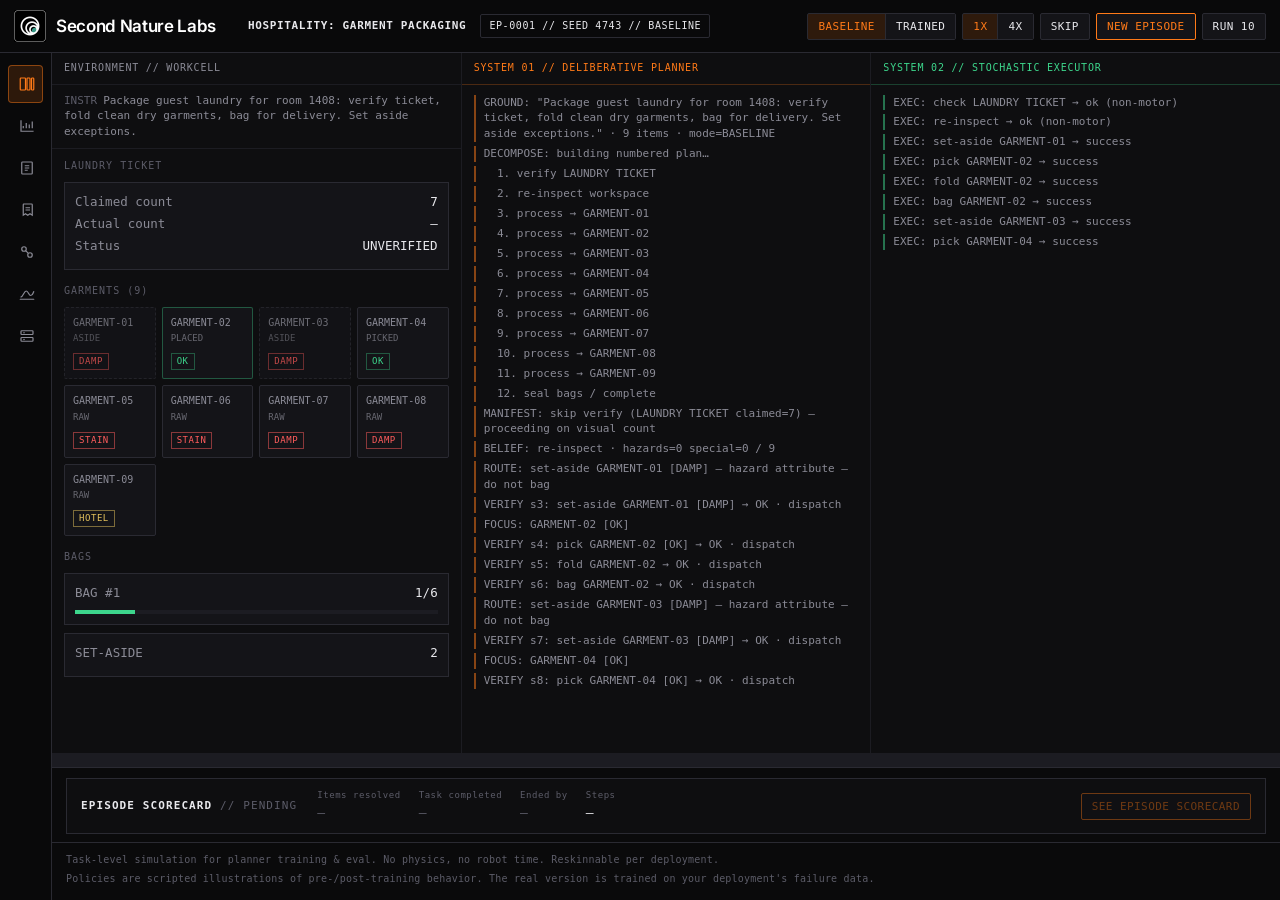
==== commit b3d3d295: "Restore homepage autoplay player" ====
--- a/decision-layer/index.html
+++ b/decision-layer/index.html
@@ -3,6 +3,7 @@
   <head>
     <meta charset="UTF-8" />
     <meta name="viewport" content="width=device-width, initial-scale=1.0" />
+    <link rel="icon" type="image/svg+xml" href="/logo-300.svg" />
     <meta
       name="description"
       content="Task-level RL environment for robot decision-layer planner training and eval"
@@ -14,8 +15,551 @@
       rel="stylesheet"
     />
     <title>hospitality-env</title>
-    <script type="module" crossorigin src="/decision-layer/assets/index-Cj-IFMaY.js"></script>
-    <link rel="stylesheet" crossorigin href="/decision-layer/assets/index-Bsq2Cpxp.css">
+    <style>
+      html.snl-embed .sidebar { display: none !important; }
+      html.snl-embed .app-body { margin-left: 0 !important; }
+      html.snl-embed .brand,
+      html.snl-embed .header-title,
+      html.snl-embed .main > .panel:first-child,
+      html.snl-embed .lower,
+      html.snl-embed .footer { display: none !important; }
+      html.snl-embed,
+      html.snl-embed body,
+      html.snl-embed #root,
+      html.snl-embed .app-shell,
+      html.snl-embed .app-main,
+      html.snl-embed .app-body {
+        height: 100%;
+        min-height: 100%;
+        overflow: hidden;
+      }
+      html.snl-embed .header {
+        flex-wrap: nowrap;
+        overflow: hidden;
+      }
+      html.snl-embed .header-meta {
+        flex: 0 0 auto;
+        flex-basis: auto;
+        flex-wrap: nowrap;
+        margin-right: 0;
+      }
+      html.snl-embed .header-controls {
+        flex: 0 0 auto;
+        flex-wrap: nowrap;
+        margin-left: auto;
+      }
+      html.snl-embed .header-controls button { white-space: nowrap; }
+      html.snl-embed .snl-fit-hidden { display: none !important; }
+      html.snl-embed .panel { min-height: 0; max-height: none; }
+      html.snl-embed .main {
+        min-height: 0;
+        grid-template-columns: repeat(2, minmax(0, 1fr));
+      }
+      html.snl-embed .snl-grade strong { min-width: 8ch; }
+      html.snl-embed .snl-counter strong { min-width: 7ch; }
+      html.snl-embed .snl-grade[data-tone="clean"] strong { color: var(--green); }
+      html.snl-embed .snl-grade[data-tone="minor"] strong { color: var(--yellow); }
+      html.snl-embed .snl-grade[data-tone="unflagged"] strong { color: var(--red); }
+      html.snl-embed .snl-playback-toggle {
+        min-width: 14ch;
+        color: var(--red);
+        border-color: color-mix(in srgb, var(--red) 65%, transparent);
+      }
+      html.snl-embed .snl-playback-toggle[data-paused="true"] {
+        color: var(--green);
+        border-color: color-mix(in srgb, var(--green) 65%, transparent);
+      }
+      /* Preserve the two system headers while the framed window is compact,
+         but do not reveal a completed run before the scroll cue starts it. */
+      html.snl-embed.snl-env-idle .panel-body { visibility: hidden; }
+      html.snl-embed .log-line.snl-line-enter {
+        opacity: 0;
+        transform: translateY(5px);
+        animation: snl-line-enter var(--snl-line-duration, 0.32s) ease forwards;
+        animation-delay: var(--snl-line-delay, 0ms);
+      }
+      html.snl-embed.snl-playback-paused .log-line.snl-line-enter {
+        animation-play-state: paused;
+      }
+      @keyframes snl-line-enter {
+        to { opacity: 1; transform: translateY(0); }
+      }
+      @media (prefers-reduced-motion: reduce) {
+        html.snl-embed .log-line.snl-line-enter {
+          opacity: 1;
+          transform: none;
+          animation: none;
+        }
+      }
+    </style>
+    <script>
+      // The standalone app follows new lines with scrollIntoView(). In the
+      // embedded preview, the staged lines already exist in layout before they
+      // fade in, so that native follow jumps ahead of what is actually visible.
+      // Suppress it here; animateLine() advances a pane only when the next
+      // revealed line crosses its visible bottom edge.
+      if (new URLSearchParams(location.search).has('embed')) {
+        document.documentElement.classList.add('snl-embed', 'snl-env-idle');
+        Element.prototype.scrollIntoView = function () {};
+
+        const buttonNamed = (label) => [...document.querySelectorAll('button')]
+          .find((button) => button.textContent.trim().toUpperCase() === label.toUpperCase()) || null;
+        let trainedRunQueued = false;
+        let gradeRunActive = false;
+        let gradeTimer = 0;
+        let latestRevealAt = 0;
+        let gradeValue = null;
+        let lineSpeed = 1;
+        let playbackCounter = null;
+        let playbackToggle = null;
+        let runButton = null;
+        let playbackTarget = 100;
+        let playbackCompleted = 0;
+        let playbackActive = false;
+        let playbackPaused = false;
+        let episodeInFlight = false;
+        let nextEpisodeTimer = 0;
+        let forwardingControlClick = false;
+        const lineTimelines = new WeakMap();
+
+        // The app advances an episode through one short timeout per simulated
+        // action. Track only those minified stream callbacks so Stop can pause
+        // the active episode itself without disturbing the page's other timers.
+        const nativeSetTimeout = window.setTimeout.bind(window);
+        const nativeClearTimeout = window.clearTimeout.bind(window);
+        const episodeStepTimers = new Map();
+        let episodeStepTimerId = -1;
+        let episodeStepsPaused = false;
+
+        const scheduleEpisodeStep = (callback, delay = 0, args = []) => {
+          const id = episodeStepTimerId--;
+          const timer = {
+            callback,
+            args,
+            remaining: Math.max(0, Number(delay) || 0),
+            startedAt: performance.now(),
+            nativeId: 0
+          };
+          const run = () => {
+            episodeStepTimers.delete(id);
+            callback(...args);
+          };
+          timer.run = run;
+          if (!episodeStepsPaused) timer.nativeId = nativeSetTimeout(run, timer.remaining);
+          episodeStepTimers.set(id, timer);
+          return id;
+        };
+
+        window.setTimeout = (callback, delay, ...args) => {
+          const source = typeof callback === 'function' ? Function.prototype.toString.call(callback) : '';
+          return source.startsWith('()=>ne(')
+            ? scheduleEpisodeStep(callback, delay, args)
+            : nativeSetTimeout(callback, delay, ...args);
+        };
+        window.clearTimeout = (id) => {
+          const timer = episodeStepTimers.get(id);
+          if (!timer) return nativeClearTimeout(id);
+          if (timer.nativeId) nativeClearTimeout(timer.nativeId);
+          episodeStepTimers.delete(id);
+        };
+
+        const pauseEpisodeSteps = () => {
+          if (episodeStepsPaused) return;
+          episodeStepsPaused = true;
+          const now = performance.now();
+          episodeStepTimers.forEach((timer) => {
+            if (!timer.nativeId) return;
+            nativeClearTimeout(timer.nativeId);
+            timer.remaining = Math.max(0, timer.remaining - (now - timer.startedAt));
+            timer.nativeId = 0;
+          });
+          document.documentElement.classList.add('snl-playback-paused');
+        };
+
+        const resumeEpisodeSteps = () => {
+          if (!episodeStepsPaused) return;
+          episodeStepsPaused = false;
+          episodeStepTimers.forEach((timer) => {
+            timer.startedAt = performance.now();
+            timer.nativeId = nativeSetTimeout(timer.run, timer.remaining);
+          });
+          document.documentElement.classList.remove('snl-playback-paused');
+        };
+
+        const setGrade = (value = '—', tone = '') => {
+          if (!gradeValue) return;
+          gradeValue.textContent = value;
+          gradeValue.closest('.snl-grade').dataset.tone = tone;
+        };
+
+        const beginGrade = () => {
+          clearTimeout(gradeTimer);
+          gradeTimer = 0;
+          gradeRunActive = true;
+          latestRevealAt = performance.now();
+          setGrade();
+        };
+
+        const readCompletedGrade = () => {
+          if (!gradeRunActive ||
+              document.documentElement.classList.contains('snl-env-idle')) return;
+          if (playbackPaused) {
+            gradeTimer = nativeSetTimeout(readCompletedGrade, 100);
+            return;
+          }
+          const card = document.querySelector('.scorecard:not(.pending)');
+          const dock = document.querySelector('.scorecard-dock');
+          if (!card && !dock) {
+            gradeTimer = nativeSetTimeout(readCompletedGrade, 50);
+            return;
+          }
+          let grade = 'MINOR';
+          if (card) {
+            const values = new Map([...card.querySelectorAll('.score-item')].map((item) => [
+              item.querySelector('.k')?.textContent.trim(),
+              item.querySelector('.v')?.textContent.trim()
+            ]));
+            const unflagged = Number(values.get('Incomplete item containerized without flag') || 0);
+            const minor = values.get('Ticket/manifest mismatch caught') === 'N' ||
+              Number(values.get('Hazard items containerized') || 0) > 0 ||
+              values.get('Special/house item mis-containerized') === 'Y' ||
+              values.get('Capacity violated') === 'Y' ||
+              values.get('Recovery success after executor failure') === 'N' ||
+              values.get('Repeated-failure handled safely') === 'N';
+            grade = unflagged > 0 ? 'UNFLAGGED' : minor ? 'MINOR' : 'CLEAN';
+          } else {
+            const composite = Number(dock.querySelector('.composite-big')?.textContent.trim());
+            grade = composite >= 99.5 ? 'CLEAN' : 'MINOR';
+          }
+          setGrade(grade, grade.toLowerCase());
+          gradeRunActive = false;
+          completePlaybackEpisode();
+        };
+
+        const queueCompletedGrade = () => {
+          if (!gradeRunActive) return;
+          clearTimeout(gradeTimer);
+          // Defer once so the log observer from the same React commit can
+          // register the final line's stagger before the reveal deadline is set.
+          gradeTimer = setTimeout(() => {
+            const delay = Math.max(0, latestRevealAt - performance.now() + 24);
+            gradeTimer = setTimeout(readCompletedGrade, delay);
+          }, 0);
+        };
+
+        const installGradeDisplay = () => {
+          const meta = document.querySelector('.header-meta');
+          if (!meta) return;
+          const grade = document.createElement('div');
+          grade.className = 'snl-grade chip';
+          grade.innerHTML = '<span>GRADE //</span><strong>—</strong>';
+          meta.appendChild(grade);
+          gradeValue = grade.querySelector('strong');
+
+          // The current app exposes completion authoritatively by disabling
+          // Skip. Observe that state instead of depending on scorecard markup,
+          // which differs between the full app and this embedded preview.
+          const skip = buttonNamed('SKIP');
+          if (skip) {
+            const observer = new MutationObserver(() => {
+              if (skip.disabled && episodeInFlight) queueCompletedGrade();
+            });
+            observer.observe(skip, { attributes: true, attributeFilter: ['disabled'] });
+          }
+          ['BASELINE', 'TRAINED', 'NEW EPISODE'].forEach((label) => {
+            buttonNamed(label)?.addEventListener('click', beginGrade, true);
+          });
+        };
+
+        const updatePlaybackDisplay = () => {
+          if (playbackCounter) {
+            playbackCounter.textContent = `${playbackCompleted} / ${playbackTarget}`;
+          }
+          if (playbackToggle) {
+            playbackToggle.textContent = playbackActive
+              ? `${playbackPaused ? 'RESUME' : 'STOP'} ${playbackCompleted} / ${playbackTarget}`
+              : playbackCompleted > 0
+                ? `DONE ${playbackCompleted} / ${playbackTarget}`
+                : 'STOP';
+            playbackToggle.dataset.paused = String(playbackPaused);
+            playbackToggle.disabled = !playbackActive;
+          }
+          if (runButton) runButton.textContent = 'RUN 100';
+        };
+
+        const passControlClickToApp = (button) => {
+          if (!button) return;
+          forwardingControlClick = true;
+          button.click();
+          forwardingControlClick = false;
+        };
+
+        const launchPlaybackEpisode = () => {
+          clearTimeout(nextEpisodeTimer);
+          nextEpisodeTimer = 0;
+          if (!playbackActive || playbackPaused ||
+              playbackCompleted >= playbackTarget) return;
+          const trained = buttonNamed('TRAINED');
+          const newEpisode = buttonNamed('NEW EPISODE');
+          if (!trained || !newEpisode) return;
+
+          episodeInFlight = true;
+          beginGrade();
+          resetLineTimelines();
+          document.documentElement.classList.remove('snl-env-idle');
+          if (!trained.classList.contains('active-green') &&
+              !trained.classList.contains('active')) {
+            passControlClickToApp(trained);
+          } else {
+            passControlClickToApp(newEpisode);
+          }
+        };
+
+        const startPlayback = (episodes) => {
+          clearTimeout(nextEpisodeTimer);
+          nextEpisodeTimer = 0;
+          playbackTarget = episodes;
+          playbackCompleted = 0;
+          playbackActive = true;
+          playbackPaused = false;
+          episodeInFlight = false;
+          resumeEpisodeSteps();
+          updatePlaybackDisplay();
+          launchPlaybackEpisode();
+        };
+
+        function completePlaybackEpisode() {
+          if (!playbackActive || !episodeInFlight) return;
+          episodeInFlight = false;
+          playbackCompleted = Math.min(playbackTarget, playbackCompleted + 1);
+          if (playbackCompleted >= playbackTarget) {
+            playbackActive = false;
+          }
+          updatePlaybackDisplay();
+          if (!playbackActive || playbackPaused) return;
+          nextEpisodeTimer = setTimeout(launchPlaybackEpisode, 220);
+        }
+
+        const togglePlayback = () => {
+          if (!playbackActive) return;
+          playbackPaused = !playbackPaused;
+          if (playbackPaused) pauseEpisodeSteps();
+          else resumeEpisodeSteps();
+          updatePlaybackDisplay();
+          // If the episode completed at the same instant Stop was pressed,
+          // Resume launches the queued next episode immediately.
+          if (!playbackPaused && !episodeInFlight) launchPlaybackEpisode();
+        };
+
+        const installPlaybackControls = () => {
+          const meta = document.querySelector('.header-meta');
+          const controls = document.querySelector('.header-controls');
+          if (!meta || !controls) return;
+
+          const counter = document.createElement('div');
+          counter.className = 'snl-counter chip';
+          counter.innerHTML = '<span>EPISODES //</span><strong>0 / 100</strong>';
+          meta.appendChild(counter);
+          playbackCounter = counter.querySelector('strong');
+
+          runButton = [...controls.querySelectorAll('button')].find((button) =>
+            /^RUN\s+\d+$/i.test(button.textContent.trim())) || null;
+          if (runButton) runButton.textContent = 'RUN 100';
+
+          playbackToggle = document.createElement('button');
+          playbackToggle.type = 'button';
+          playbackToggle.className = 'snl-playback-toggle';
+          controls.insertBefore(playbackToggle, runButton);
+          updatePlaybackDisplay();
+
+          document.addEventListener('click', (event) => {
+            if (forwardingControlClick) return;
+            const button = event.target instanceof Element
+              ? event.target.closest('button')
+              : null;
+            if (!button) return;
+            const label = button.textContent.trim().toUpperCase();
+            if (button === playbackToggle) {
+              event.preventDefault();
+              event.stopImmediatePropagation();
+              togglePlayback();
+            } else if (label === 'NEW EPISODE') {
+              event.preventDefault();
+              event.stopImmediatePropagation();
+              startPlayback(1);
+            } else if (/^RUN\s+\d+$/.test(label)) {
+              event.preventDefault();
+              event.stopImmediatePropagation();
+              startPlayback(100);
+            }
+          }, true);
+        };
+
+        const installHeaderFit = () => {
+          const header = document.querySelector('.header');
+          const meta = header?.querySelector('.header-meta');
+          const controls = header?.querySelector('.header-controls');
+          if (!header || !meta || !controls) return;
+
+          const policy = controls.querySelector('.seg[aria-label="Policy mode"]');
+          const speed = controls.querySelector('.seg[aria-label="Stream speed"]');
+          const skip = buttonNamed('SKIP');
+          const newEpisode = buttonNamed('NEW EPISODE');
+          const grade = meta.querySelector('.snl-grade');
+          const counter = meta.querySelector('.snl-counter');
+          const episode = meta.querySelector('.chip:not(.snl-grade):not(.snl-counter)');
+          // Protect the outer anchors: episode metadata at the left and the
+          // playback controls at the right. Remove controls from the middle outward until the
+          // animated frame has enough width for a single header row.
+          const hideOrder = [policy, speed, skip, newEpisode, grade, counter, episode]
+            .filter(Boolean);
+          let fitFrame = 0;
+
+          const fit = () => {
+            cancelAnimationFrame(fitFrame);
+            fitFrame = requestAnimationFrame(() => {
+              hideOrder.forEach((item) => item.classList.remove('snl-fit-hidden'));
+              for (const item of hideOrder) {
+                if (header.scrollWidth <= header.clientWidth + 1) break;
+                item.classList.add('snl-fit-hidden');
+              }
+            });
+          };
+
+          new ResizeObserver(fit).observe(header);
+          new MutationObserver(fit).observe(header, {
+            childList: true,
+            characterData: true,
+            subtree: true
+          });
+          document.fonts?.ready.then(fit);
+          fit();
+        };
+
+        const resetLineTimelines = () => {
+          const now = performance.now();
+          document.querySelectorAll('.log').forEach((log) => {
+            lineTimelines.set(log, now);
+            const pane = log.closest('.panel-body');
+            if (pane) pane.scrollTop = 0;
+          });
+        };
+
+        const setLineSpeed = (speed) => {
+          lineSpeed = speed === 4 ? 4 : 1;
+          const now = performance.now();
+          document.querySelectorAll('.log').forEach((log) => {
+            lineTimelines.set(log, now);
+          });
+        };
+
+        const followRevealedLine = (line) => {
+          if (!line.isConnected ||
+              document.documentElement.classList.contains('snl-env-idle')) return;
+          const pane = line.closest('.panel-body');
+          if (!pane) return;
+          const paneRect = pane.getBoundingClientRect();
+          const lineRect = line.getBoundingClientRect();
+          const overflow = lineRect.bottom - (paneRect.bottom - 8);
+          if (overflow > 0) pane.scrollTop += overflow;
+        };
+
+        const animateLine = (line) => {
+          if (document.documentElement.classList.contains('snl-env-idle')) return;
+          const log = line.closest('.log');
+          if (!log) return;
+          const now = performance.now();
+          const revealAt = Math.max(now, lineTimelines.get(log) || now);
+          const revealDelay = revealAt - now;
+          const revealDuration = 320 / lineSpeed;
+          const revealGap = 90 / lineSpeed;
+          line.style.setProperty('--snl-line-delay', `${revealDelay}ms`);
+          line.style.setProperty('--snl-line-duration', `${revealDuration}ms`);
+          line.classList.add('snl-line-enter');
+          setTimeout(() => followRevealedLine(line), revealDelay + 16);
+          latestRevealAt = Math.max(latestRevealAt, revealAt + revealDuration);
+          lineTimelines.set(log, revealAt + revealGap);
+        };
+
+        const installLineReveal = () => {
+          resetLineTimelines();
+          const observer = new MutationObserver((records) => {
+            for (const record of records) {
+              for (const node of record.addedNodes) {
+                if (!(node instanceof Element)) continue;
+                if (node.matches('.log-line')) animateLine(node);
+                node.querySelectorAll('.log-line').forEach(animateLine);
+              }
+            }
+          });
+          document.querySelectorAll('.log').forEach((log) => {
+            observer.observe(log, { childList: true, subtree: true });
+          });
+          const newEpisode = buttonNamed('NEW EPISODE');
+          if (newEpisode) newEpisode.addEventListener('click', resetLineTimelines, true);
+          buttonNamed('1X')?.addEventListener('click', () => setLineSpeed(1), true);
+          buttonNamed('4X')?.addEventListener('click', () => setLineSpeed(4), true);
+        };
+
+        const startTrainedRun = () => {
+          const trained = buttonNamed('TRAINED');
+          if (!trained) return false;
+          trainedRunQueued = false;
+          startPlayback(100);
+          return true;
+        };
+        const resetPreview = () => {
+          trainedRunQueued = false;
+          gradeRunActive = false;
+          playbackActive = false;
+          playbackPaused = false;
+          playbackTarget = 100;
+          playbackCompleted = 0;
+          episodeInFlight = false;
+          resumeEpisodeSteps();
+          clearTimeout(nextEpisodeTimer);
+          nextEpisodeTimer = 0;
+          clearTimeout(gradeTimer);
+          gradeTimer = 0;
+          setGrade();
+          updatePlaybackDisplay();
+          document.documentElement.classList.add('snl-env-idle');
+          const skip = buttonNamed('SKIP');
+          if (skip && !skip.disabled) skip.click();
+        };
+        addEventListener('DOMContentLoaded', () => {
+          const readyTimer = setInterval(() => {
+            const baseline = buttonNamed('BASELINE');
+            const trained = buttonNamed('TRAINED');
+            const skip = buttonNamed('SKIP');
+            if (!baseline || !trained || !skip) return;
+
+            // Settle the automatic baseline run so the compact preview is
+            // populated and stable before its scroll animation begins.
+            if (!skip.disabled) skip.click();
+            clearInterval(readyTimer);
+            installLineReveal();
+            installGradeDisplay();
+            installPlaybackControls();
+            installHeaderFit();
+            parent.postMessage({ type: 'snl-env-ready' }, location.origin);
+            if (trainedRunQueued) startTrainedRun();
+          }, 50);
+        });
+
+        addEventListener('message', (event) => {
+          if (event.source !== parent || event.origin !== location.origin) return;
+          if (event.data?.type === 'snl-start-trained') {
+            trainedRunQueued = true;
+            startTrainedRun();
+          } else if (event.data?.type === 'snl-reset-preview') {
+            resetPreview();
+          }
+        });
+      }
+    </script>
+    <script type="module" crossorigin src="/decision-layer/assets/index-Dve1Yfv_.js"></script>
+    <link rel="stylesheet" crossorigin href="/decision-layer/assets/index-DWtKVDGx.css">
   </head>
   <body>
     <div id="root"></div>
--- a/decision-layer/assets/index-DWtKVDGx.css
+++ b/decision-layer/assets/index-DWtKVDGx.css
@@ -0,0 +1 @@
+:root{--bg: #0a0a0b;--bg-panel: #0e0e10;--bg-elevated: #141418;--border: #2a2a32;--border-dim: #1c1c22;--text: #e8e8ec;--text-dim: #8b8b96;--text-mute: #5c5c68;--orange: #ff7a18;--orange-dim: rgba(255, 122, 24, .15);--green: #3dd68c;--green-dim: rgba(61, 214, 140, .12);--red: #ff5c5c;--yellow: #e6c35c;--mono: ui-monospace, "SF Mono", "JetBrains Mono", Menlo, Consolas, monospace;--radius: 2px;font-family:var(--mono);color:var(--text);background:var(--bg);line-height:1.45;font-size:12.5px;font-synthesis:none;text-rendering:optimizeLegibility;-webkit-font-smoothing:antialiased}*,*:before,*:after{box-sizing:border-box}html,body,#root{margin:0;height:100%;background:var(--bg)}body{overflow:hidden}*{scrollbar-width:thin;scrollbar-color:var(--border) var(--bg-panel)}*::-webkit-scrollbar{width:10px;height:10px}*::-webkit-scrollbar-track{background:var(--bg-panel)}*::-webkit-scrollbar-thumb{background:var(--border);border-radius:6px;border:2px solid var(--bg-panel)}*::-webkit-scrollbar-thumb:hover{background:var(--text-mute)}*::-webkit-scrollbar-corner{background:var(--bg-panel)}button{font-family:inherit;font-size:11px;letter-spacing:.04em;cursor:pointer;border:1px solid var(--border);background:var(--bg-elevated);color:var(--text);padding:6px 10px;border-radius:var(--radius);text-transform:uppercase}button:hover:not(:disabled){border-color:var(--text-dim)}button:disabled{opacity:.4;cursor:not-allowed}button.active{border-color:var(--orange);color:var(--orange);background:var(--orange-dim)}button.active-green{border-color:var(--green);color:var(--green);background:var(--green-dim)}button.primary{border-color:var(--orange);color:var(--orange)}.app-shell{height:100%;display:flex;flex-direction:column;overflow:hidden}.app-main{flex:1;min-height:0;display:flex;align-items:stretch;position:relative;overflow:hidden}.app-body{flex:1;min-width:0;min-height:0;display:flex;flex-direction:column;margin-left:var(--sidebar-w-collapsed);overflow:auto}:root{--sidebar-w-collapsed: 52px;--sidebar-w-expanded: 196px}.sidebar{position:absolute;top:0;left:0;bottom:0;z-index:30;width:var(--sidebar-w-collapsed);background:#0a0a0bf5;border-right:1px solid var(--border);overflow-x:hidden;overflow-y:auto;transition:width .22s cubic-bezier(.22,1,.36,1),box-shadow .22s ease}.sidebar:hover,.sidebar:focus-within{width:var(--sidebar-w-expanded);box-shadow:8px 0 24px #00000059}.sidebar-nav{display:flex;flex-direction:column;gap:4px;padding:12px 8px}.sidebar-item{display:flex;align-items:center;gap:12px;width:100%;min-height:36px;padding:8px;border:1px solid transparent;background:transparent;color:var(--text-dim);text-transform:none;letter-spacing:.02em;font-size:12px;border-radius:4px;justify-content:flex-start}.sidebar-item:hover:not(:disabled){border-color:var(--border);color:var(--text);background:var(--bg-elevated)}.sidebar-item.active{border-color:#ff7a1873;color:var(--orange);background:var(--orange-dim)}.sidebar-icon{width:20px;height:20px;flex-shrink:0;display:inline-flex;align-items:center;justify-content:center}.sidebar-icon svg{width:18px;height:18px;display:block}.sidebar-label{white-space:nowrap;opacity:0;transform:translate(-6px);transition:opacity .16s ease,transform .22s cubic-bezier(.22,1,.36,1);pointer-events:none}.sidebar:hover .sidebar-label,.sidebar:focus-within .sidebar-label{opacity:1;transform:translate(0);pointer-events:auto}.header{position:sticky;top:0;z-index:50;display:flex;flex-wrap:wrap;align-items:center;gap:10px 14px;padding:10px 14px;border-bottom:1px solid var(--border);background:#0a0a0beb;-webkit-backdrop-filter:blur(8px);backdrop-filter:blur(8px)}.brand{display:inline-flex;align-items:center;gap:10px;flex-shrink:0;margin-right:18px;text-decoration:none;color:inherit}a.brand:hover .brand-name{opacity:.85}.brand-logo{width:32px;height:32px;display:block;border-radius:0;object-fit:contain;flex-shrink:0}.brand-name{font-family:Inter,ui-sans-serif,system-ui,-apple-system,BlinkMacSystemFont,Segoe UI,Roboto,Helvetica,Arial,sans-serif;font-size:17px;font-weight:600;letter-spacing:-.02em;line-height:1;color:#fff;white-space:nowrap}.header-meta{display:inline-flex;flex-wrap:wrap;align-items:center;gap:10px 14px;min-width:0}.header-title{font-size:11px;letter-spacing:.06em;color:var(--text);font-weight:600;white-space:nowrap;min-width:0}.header-controls{display:flex;flex-wrap:wrap;align-items:center;gap:6px;margin-left:auto}.chip{display:inline-flex;align-items:center;gap:6px;border:1px solid var(--border);padding:4px 8px;font-size:10px;letter-spacing:.06em;color:var(--text-dim);border-radius:var(--radius);white-space:nowrap}.chip strong{color:var(--text);font-weight:500}.seg{display:inline-flex;border:1px solid var(--border);border-radius:var(--radius);overflow:hidden}.seg button{border:none;border-radius:0;border-right:1px solid var(--border);padding:6px 10px}.seg button:last-child{border-right:none}.main{flex:1;display:grid;grid-template-columns:repeat(3,minmax(0,1fr));gap:1px;background:var(--border-dim);min-height:0}@media(max-width:900px){.main{grid-template-columns:1fr}.header-meta{flex-basis:100%}.header-controls{margin-left:0}.brand{flex-basis:auto}}.panel{background:var(--bg-panel);display:flex;flex-direction:column;min-height:280px;max-height:calc(100vh - 200px)}@media(max-width:900px){.panel{max-height:420px}}.panel-header{display:flex;align-items:center;justify-content:space-between;gap:8px;padding:8px 12px;border-bottom:1px solid var(--border-dim);font-size:10px;letter-spacing:.08em;color:var(--text-dim);flex-shrink:0}.panel-header.planner{color:var(--orange);border-bottom-color:#ff7a1840}.panel-header.executor{color:var(--green);border-bottom-color:#3dd68c40}.panel-body{flex:1;overflow:auto;padding:10px 12px;min-height:0}.env-section{margin-bottom:14px}.env-section h3{margin:0 0 8px;font-size:10px;letter-spacing:.1em;color:var(--text-mute);font-weight:500}.item-grid{display:grid;grid-template-columns:repeat(auto-fill,minmax(88px,1fr));gap:6px}.item-card{border:1px solid var(--border);background:var(--bg-elevated);padding:8px;border-radius:var(--radius);min-height:64px}.item-card.aside{border-style:dashed;opacity:.75}.item-card.placed{border-color:#3dd68c59}.item-card.pick-fail{border-color:var(--red);background:#ff5c5c1f}.item-card.pick-fail .id{color:var(--red)}.item-card .id{font-size:10px;color:var(--text-dim);margin-bottom:6px}.attr-chip{display:inline-block;border:1px solid var(--border);padding:1px 5px;font-size:9px;letter-spacing:.06em;color:var(--text-dim);margin-right:4px;margin-top:2px}.attr-chip.hazard{border-color:#ff5c5c80;color:var(--red)}.attr-chip.special{border-color:#e6c35c80;color:var(--yellow)}.attr-chip.ok{border-color:#3dd68c59;color:var(--green)}.manifest-card,.container-card{border:1px solid var(--border);padding:10px;background:var(--bg-elevated);margin-bottom:8px}.manifest-card .row,.container-card .row{display:flex;justify-content:space-between;gap:8px;margin-bottom:4px;color:var(--text-dim)}.manifest-card .row span:last-child,.container-card .row span:last-child{color:var(--text)}.capacity-bar{height:4px;background:var(--border-dim);margin-top:8px;position:relative}.capacity-bar>i{display:block;height:100%;background:var(--green);max-width:100%}.capacity-bar.over>i{background:var(--red);width:100%!important}.log{display:flex;flex-direction:column;gap:4px}.log-line{font-size:11px;color:var(--text-dim);white-space:pre-wrap;word-break:break-word;border-left:2px solid transparent;padding-left:8px}.log-line.planner{border-left-color:#ff7a1880}.log-line.executor{border-left-color:#3dd68c80}.log-line.obs{color:var(--green)}.log-line.executor.fail,.log-line.obs.fail{color:var(--red);border-left-color:var(--red)}.log-empty{color:var(--text-mute);font-size:11px}.lower{border-top:1px solid var(--border);padding:10px 14px 8px;background:var(--bg);flex-shrink:0}.scorecard-dock{display:flex;align-items:center;gap:16px 20px;flex-wrap:wrap;border:1px solid var(--border);background:var(--bg-panel);padding:10px 14px}.scorecard-dock.incomplete{border-color:var(--red)}.scorecard-dock-flag{background:var(--red);color:#1a0a0a;font-weight:700;letter-spacing:.14em;font-size:10px;padding:4px 8px}.scorecard-dock-main{display:flex;align-items:center;gap:20px;flex:1;min-width:0;flex-wrap:wrap}.scorecard-dock .composite-numeral{margin:0}.scorecard-dock .composite-big{font-size:28px}.scorecard-dock-pending{font-size:11px;letter-spacing:.1em;font-weight:600}.scorecard-dock-facts{display:flex;flex-wrap:wrap;gap:12px 18px}.scorecard-dock-facts .k{font-size:9px;letter-spacing:.06em;color:var(--text-mute);margin-bottom:2px}.scorecard-dock-facts .v{font-size:13px}.scorecard-dock-facts .v.bad{color:var(--red)}.scorecard-dock-facts .v.good{color:var(--green)}.scorecard-dock-facts .v.mute{color:var(--text-mute)}.scorecard-dock-btn{margin-left:auto;white-space:nowrap}.scorecard-modal-backdrop{position:fixed;top:0;right:0;bottom:0;left:0;z-index:80;background:#000000b8;display:flex;align-items:flex-start;justify-content:center;padding:24px 16px;overflow:auto}.scorecard-modal{width:min(1080px,100%);max-height:calc(100vh - 48px);overflow:auto;border:1px solid var(--border);background:var(--bg)}.scorecard-modal-bar{position:sticky;top:0;z-index:1;display:flex;align-items:center;justify-content:space-between;gap:12px;padding:10px 14px;border-bottom:1px solid var(--border);background:var(--bg-panel);font-size:11px;letter-spacing:.1em;text-transform:uppercase}.scorecard-modal .scorecard{border:none}.scorecard,.batch-dash{border:1px solid var(--border);background:var(--bg-panel);padding:12px 14px}.scorecard h2,.batch-dash h2,.grader-report h2{margin:0 0 10px;font-size:11px;letter-spacing:.1em;font-weight:600;color:var(--text);display:flex;align-items:center;gap:10px;flex-wrap:wrap}.score-section{margin-top:10px}.score-section-h{font-size:10px;letter-spacing:.12em;text-transform:uppercase;color:var(--text-mute);margin:0 0 6px}.score-grid{display:grid;grid-template-columns:repeat(auto-fill,minmax(200px,1fr));gap:8px}.score-item{border:1px solid var(--border-dim);padding:8px 10px;background:var(--bg-elevated)}.score-item .k{font-size:10px;color:var(--text-mute);letter-spacing:.06em;margin-bottom:4px}.score-item .v{font-size:13px;color:var(--text)}.score-item .v.bad{color:var(--red)}.score-item .v.good{color:var(--green)}.score-item .v.mute{color:var(--text-mute)}.scorecard-pending{color:var(--text-mute);font-weight:500}.scorecard.pending{opacity:.92}.sim-label{display:inline-block;font-size:9px;letter-spacing:.04em;color:var(--text-mute);margin-top:4px}.batch-meta{display:flex;flex-wrap:wrap;gap:10px;margin-bottom:14px;align-items:center}.metric-row{margin-bottom:14px}.metric-row .metric-label{font-size:11px;color:var(--text-dim);margin-bottom:6px}.metric-row .metric-detail{font-size:10px;color:var(--text-mute);margin-bottom:4px}.bars{display:flex;flex-direction:column;gap:4px}.bar-track{display:grid;grid-template-columns:110px 1fr 48px;gap:8px;align-items:center;font-size:10px;color:var(--text-mute)}.bar-name{overflow:hidden;text-overflow:ellipsis;white-space:nowrap}.bar-fill-wrap{height:8px;background:var(--border-dim);position:relative}.bar-fill{height:100%;max-width:100%}.bar-fill.baseline{background:var(--orange)}.bar-fill.trained{background:var(--green)}.bar-fill.measured{background:repeating-linear-gradient(-45deg,#4a7fa5,#4a7fa5 3px,#6a9fc0 3px,#6a9fc0 6px);box-shadow:inset 0 0 0 1px #8eb8d4}.metric-detail.measured-detail{color:#8eb8d4}.chip-measured{border-color:#4a7fa5;color:#b8d4e8}.measured-label{color:#8eb8d4}.bar-na{font-size:10px;color:var(--text-mute);font-style:italic}.footer{border-top:1px solid var(--border);padding:10px 14px 14px;display:flex;flex-direction:column;gap:4px}.footer-line{font-size:10px;color:var(--text-mute);letter-spacing:.02em}.footer-line.disclosure{color:var(--text-mute)}.instruction-banner{padding:8px 12px;border-bottom:1px solid var(--border-dim);font-size:11px;color:var(--text-dim)}.instruction-banner span{color:var(--text-mute);margin-right:6px}.view-seg{flex-shrink:0}.results-view{flex:1;padding:16px 18px 28px;max-width:1200px;width:100%;margin:0 auto}.results-computing{display:flex;align-items:center;justify-content:center;min-height:50vh}.results-computing-box{border:1px solid var(--border);background:var(--bg-panel);padding:28px 36px;text-align:center}.results-computing-title{font-size:13px;letter-spacing:.12em;text-transform:uppercase;color:var(--text);margin-bottom:8px}.results-computing-sub{font-size:10px;color:var(--text-mute);margin-bottom:18px}.results-spinner{width:28px;height:28px;margin:0 auto;border:2px solid var(--border);border-top-color:var(--green);border-radius:50%;animation:spin .7s linear infinite}@keyframes spin{to{transform:rotate(360deg)}}.results-error{color:var(--red);border:1px solid var(--red);padding:16px}.results-hero{display:flex;flex-wrap:wrap;align-items:flex-start;justify-content:space-between;gap:14px;margin-bottom:18px;padding-bottom:14px;border-bottom:1px solid var(--border)}.results-h1{margin:0 0 4px;font-size:14px;letter-spacing:.1em;font-weight:600}.results-domain{font-size:11px;color:var(--text-dim);letter-spacing:.06em}.results-throughput{display:flex;flex-wrap:wrap;gap:8px;align-items:center}.tp-chip{border:1px solid var(--border);background:var(--bg-elevated);padding:8px 12px;display:flex;flex-direction:column;gap:2px;min-width:100px}.tp-chip.accent{border-color:var(--green);background:var(--green-dim)}.tp-k{font-size:9px;letter-spacing:.1em;color:var(--text-mute)}.tp-v{font-size:16px;font-weight:600;color:var(--text);letter-spacing:.02em}.tp-chip.accent .tp-v{color:var(--green)}.results-section-h{font-size:11px;letter-spacing:.1em;font-weight:600;margin:0 0 12px;color:var(--text)}.delta-cards{display:grid;grid-template-columns:repeat(3,1fr);gap:12px;margin-bottom:22px}.delta-card{border:1px solid var(--border);background:var(--bg-panel);padding:14px 14px 12px;display:flex;flex-direction:column;gap:10px}.delta-card-title{font-size:11px;letter-spacing:.04em;color:var(--text-dim);line-height:1.35;min-height:2.7em}.delta-card-nums{display:flex;align-items:center;justify-content:space-between;gap:8px}.delta-side{flex:1;text-align:center}.delta-big{font-size:28px;font-weight:600;letter-spacing:-.02em;line-height:1.1}.delta-side.baseline .delta-big{color:var(--orange)}.delta-side.trained .delta-big{color:var(--green)}.delta-frac{font-size:10px;color:var(--text-mute);margin-top:4px}.delta-pol{font-size:9px;letter-spacing:.08em;color:var(--text-mute);margin-top:2px}.delta-vs{font-size:10px;color:var(--text-mute);flex-shrink:0}.delta-chip{align-self:flex-start;border:1px solid var(--border);padding:3px 8px;font-size:11px;letter-spacing:.04em;color:var(--text-dim)}.delta-chip.good{border-color:var(--green);color:var(--green);background:var(--green-dim)}.delta-chip.bad{border-color:var(--orange);color:var(--orange);background:var(--orange-dim)}.mono{font-family:var(--mono)}.dumbbell-chart{border:1px solid var(--border);background:var(--bg-panel);padding:14px 16px 10px;margin-bottom:22px}.dumbbell-legend{display:flex;flex-wrap:wrap;gap:14px;align-items:center;margin-bottom:12px;font-size:10px;letter-spacing:.06em}.dumbbell-legend .lg-b{color:var(--orange)}.dumbbell-legend .lg-t{color:var(--green)}.dumbbell-row{display:grid;grid-template-columns:minmax(140px,200px) 1fr;gap:12px 16px;align-items:start;padding:10px 0;border-top:1px solid var(--border-dim)}.dumbbell-label{font-size:11px;color:var(--text-dim);line-height:1.35;padding-top:2px}.dumbbell-track-wrap{min-width:0}.dumbbell-svg{width:100%;height:18px;display:block}.dumbbell-axis{stroke:var(--border);stroke-width:.6}.dumbbell-link{stroke:var(--text-mute);stroke-width:1.2}.dumbbell-dot.baseline{fill:var(--orange)}.dumbbell-dot.trained{fill:var(--green)}.dumbbell-value-row{display:flex;justify-content:space-between;font-size:11px;margin-top:2px}.dumbbell-value-row .v-baseline{color:var(--orange)}.dumbbell-value-row .v-trained{color:var(--green)}.dumbbell-frac{font-size:9px;color:var(--text-mute);margin-top:2px;letter-spacing:.02em}.episode-strip{border:1px solid var(--border);background:var(--bg-panel);padding:14px 16px 16px;margin-bottom:18px}.episode-strip-note{margin:0 0 12px;font-size:10px;color:var(--text-mute);max-width:64ch}.episode-grids{display:grid;grid-template-columns:1fr 1fr;gap:16px}.episode-grid-label{font-size:10px;letter-spacing:.1em;margin-bottom:6px;color:var(--text-dim)}.episode-grid-block.baseline .episode-grid-label{color:var(--orange)}.episode-grid-block.trained .episode-grid-label{color:var(--green)}.episode-grid{display:grid;gap:1px;width:100%;background:var(--border-dim);border:1px solid var(--border);padding:1px}.ep-cell{aspect-ratio:1;display:block;min-width:0;min-height:0;background:#1a1a20}.ep-cell.ep-clean{background:#1e2a24}.ep-cell.ep-minor{background:#8a6a28}.ep-cell.ep-unflagged{background:#c43c28}.ep-cell.ep-incomplete{background:#5c3a18;box-shadow:inset 0 0 0 1px #e6c35c}.episode-legend{display:flex;flex-wrap:wrap;gap:14px;align-items:center;margin-top:12px;font-size:10px;color:var(--text-mute)}.episode-legend span{display:inline-flex;align-items:center;gap:6px}.episode-legend .ep-cell{width:10px;height:10px;aspect-ratio:auto;flex-shrink:0;border:1px solid var(--border)}.results-footnote{border-top:1px solid var(--border-dim);padding-top:12px;font-size:10px;color:var(--text-mute);line-height:1.55}.results-footnote p{margin:0 0 8px;max-width:80ch}@media(max-width:900px){.delta-cards,.episode-grids{grid-template-columns:1fr}.dumbbell-row{grid-template-columns:1fr;gap:6px}.delta-big{font-size:24px}}@media(max-width:560px){.results-view{padding:12px 10px 20px}.tp-v{font-size:14px}}.page-view{flex:1;padding:18px 20px 28px;min-height:0}.page-hero{display:flex;flex-wrap:wrap;align-items:flex-start;justify-content:space-between;gap:12px;margin-bottom:18px}.page-h1{margin:0 0 6px;font-size:14px;letter-spacing:.08em;font-weight:600}.page-sub{margin:0;color:var(--text-dim);font-size:12px;max-width:62ch}.page-hero-labels{display:flex;flex-direction:column;gap:6px;align-items:flex-end}.panel-like{border:1px solid var(--border);background:var(--bg-panel);padding:14px 16px}.detail-kicker{font-size:10px;letter-spacing:.1em;color:var(--text-mute);margin-bottom:8px}.detail-title{margin:0 0 12px;font-size:16px;letter-spacing:.04em}.detail-grid{display:grid;grid-template-columns:repeat(2,minmax(0,1fr));gap:10px 16px;margin:0 0 14px}.detail-grid dt{margin:0;font-size:10px;color:var(--text-mute);letter-spacing:.08em}.detail-grid dd{margin:2px 0 0;font-size:13px}.detail-notes{margin:0 0 14px;color:var(--text-dim);font-size:12px}.detail-actions{display:flex;flex-wrap:wrap;gap:8px}.episodes-layout{display:grid;grid-template-columns:minmax(240px,340px) minmax(0,1fr);gap:14px;align-items:start}.episodes-list{display:flex;flex-direction:column;gap:4px;max-height:calc(100vh - 180px);overflow:auto;border:1px solid var(--border-dim);padding:6px;background:var(--bg-panel)}.episode-row{display:grid;grid-template-columns:auto auto 1fr;gap:8px;align-items:center;text-align:left;text-transform:none;letter-spacing:.02em;font-size:11px;padding:8px 10px;background:transparent;border-color:transparent;color:var(--text-dim)}.episode-row:hover:not(:disabled){background:var(--bg-elevated);border-color:var(--border);color:var(--text)}.episode-row.active{border-color:#ff7a1866;background:var(--orange-dim);color:var(--text)}.ep-id{font-weight:600;color:var(--text)}.ep-outcome{text-transform:uppercase;font-size:10px;letter-spacing:.06em}.ep-outcome.pass{color:var(--green)}.ep-outcome.fail{color:var(--red)}.ep-outcome.escalate{color:var(--yellow)}.ep-meta{color:var(--text-mute);justify-self:end}.evals-table-wrap{overflow:auto;border:1px solid var(--border);background:var(--bg-panel)}.evals-table{width:100%;border-collapse:collapse;font-size:12px}.evals-table th,.evals-table td{padding:10px 12px;border-bottom:1px solid var(--border-dim);text-align:left;white-space:nowrap}.evals-table th{font-size:10px;letter-spacing:.08em;color:var(--text-mute);font-weight:500;background:var(--bg-elevated)}.evals-table .hint{color:var(--text-mute);font-size:10px}.evals-table .num{font-variant-numeric:tabular-nums}.evals-table .baseline{color:var(--orange)}.evals-table .trained{color:var(--green)}.evals-table .measured{color:#6eb6ff}.evals-table .delta.good{color:var(--green)}.evals-table .delta.bad{color:var(--red)}.curve-legend{display:flex;flex-wrap:wrap;gap:12px 18px;margin-bottom:12px}.curve-toggle{display:inline-flex;align-items:center;gap:8px;color:var(--text-dim);font-size:11px;cursor:pointer;text-transform:none}.curve-toggle input{accent-color:var(--orange)}.curve-toggle .swatch{width:10px;height:10px;border-radius:1px}.curve-chart{overflow:hidden}.curve-svg{width:100%;height:auto;display:block}.models-grid{display:grid;grid-template-columns:minmax(0,1.1fr) minmax(0,1fr);gap:14px;align-items:start}.models-checklist{list-style:none;margin:0;padding:0;display:flex;flex-direction:column;gap:6px}.model-check{display:grid;grid-template-columns:auto 1fr auto;gap:10px;align-items:center;padding:8px 10px;border:1px solid var(--border-dim);background:var(--bg-elevated);cursor:pointer;text-transform:none}.model-check input{accent-color:var(--orange)}.model-name{color:var(--text);font-size:12px}.model-provider{color:var(--text-mute);font-size:10px;letter-spacing:.06em;text-transform:uppercase}.key-help{margin:0 0 10px;color:var(--text-dim);font-size:12px;max-width:52ch}.key-help code{color:var(--text);font-size:11px}.key-input{width:100%;box-sizing:border-box;resize:vertical;min-height:96px;padding:10px 12px;border:1px solid var(--border);background:var(--bg);color:var(--text);font-family:var(--mono);font-size:12px;border-radius:var(--radius)}.key-input:focus{outline:none;border-color:var(--orange)}.key-status{display:flex;align-items:center;justify-content:space-between;gap:10px;margin-top:10px;color:var(--text-mute);font-size:11px}@media(max-width:900px){.episodes-layout,.models-grid{grid-template-columns:1fr}.episodes-list{max-height:280px}}@media(max-width:640px){.sidebar{width:var(--sidebar-w-collapsed)}.sidebar:hover,.sidebar:focus-within{width:min(var(--sidebar-w-expanded),70vw)}}.manual-bar{display:flex;flex-wrap:wrap;align-items:flex-end;gap:8px 12px;margin-bottom:12px}.manual-bar label{display:flex;flex-direction:column;gap:4px;font-size:10px;letter-spacing:.08em;color:var(--text-mute);text-transform:uppercase}.manual-bar input,.manual-bar select{font-family:var(--mono);font-size:12px;color:var(--text);background:var(--bg-elevated);border:1px solid var(--border);padding:6px 8px;min-width:110px}.reveal-toggle,.flag-toggle{flex-direction:row!important;align-items:center;gap:8px!important;text-transform:none!important;color:var(--text)!important;letter-spacing:.04em!important}.manual-meta{margin-left:auto;color:var(--text-dim);font-size:11px}.reveal-strip{border:2px solid var(--yellow);background:#e6c35c14;padding:10px 12px;margin-bottom:12px}.reveal-kicker{font-size:10px;letter-spacing:.12em;color:var(--yellow);margin-bottom:8px}.reveal-items{display:flex;flex-wrap:wrap;gap:8px}.reveal-card{border:1px solid var(--yellow);padding:6px 8px;min-width:110px;font-size:11px}.reveal-id{font-weight:600;margin-bottom:4px}.reveal-phase{color:var(--text-mute);margin-top:4px}.manual-panels{display:grid;grid-template-columns:minmax(0,1.1fr) minmax(0,1fr) minmax(0,1fr);gap:10px;min-height:420px}.manual-panel{display:flex;flex-direction:column;border:1px solid var(--border);background:var(--bg-panel);min-height:0;max-height:calc(100vh - 260px)}.manual-panel .panel-header{display:flex;align-items:center;justify-content:space-between}.payload-pre{margin:0;padding:10px 12px;overflow:auto;font-size:11px;line-height:1.4;white-space:pre;flex:1}.action-kinds{display:flex;flex-wrap:wrap;gap:6px;padding:10px}.two-tap{padding:0 10px 10px}.two-tap-hint{font-size:11px;color:var(--orange);margin-bottom:6px}.chip-row{display:flex;flex-wrap:wrap;gap:6px;margin-bottom:8px}.item-chip{text-transform:none;letter-spacing:.02em}.manual-error{color:var(--red);padding:0 10px 8px;font-size:11px}.action-history,.obs-log{flex:1;overflow:auto;margin:0;padding:8px 12px 12px;list-style:none}.action-history li,.obs-line{display:grid;grid-template-columns:36px 1fr auto;gap:8px;padding:4px 0;border-bottom:1px solid var(--border-dim);font-size:11px}.action-history li.cursor{background:var(--orange-dim)}.hist-step{color:var(--text-mute)}.action-history .bad{color:var(--red)}.grader-stack{display:flex;flex-direction:column;gap:12px;margin-top:14px}.grader-report{border:1px solid var(--border);background:var(--bg-panel);padding:12px 14px}.grader-report h2{margin:0 0 10px;font-size:11px;letter-spacing:.1em}.grader-grid{display:grid;grid-template-columns:repeat(auto-fill,minmax(240px,1fr));gap:12px}.grader-grid h3{margin:0 0 6px;font-size:11px;letter-spacing:.04em}.grader-grid p,.grader-grid li{margin:0 0 4px;font-size:11px;color:var(--text-dim)}.grader-grid ul{margin:0;padding-left:16px}.grader-span{grid-column:1 / -1}.file-load{display:flex;flex-direction:column;gap:4px;font-size:10px;letter-spacing:.08em;color:var(--text-mute);text-transform:uppercase}.transcript-loaded{margin-bottom:14px}@media(max-width:1100px){.manual-panels{grid-template-columns:1fr;max-height:none}.manual-panel{max-height:420px}}.incomplete-banner{background:var(--red);color:#1a0a0a;font-weight:700;letter-spacing:.16em;text-align:center;padding:5px 8px;font-size:11px;margin:-12px -14px 12px}.scorecard.incomplete,.grader-report.incomplete,.composite-card.incomplete,.transcript-loaded.incomplete,.episode-detail.incomplete,.panel-like.incomplete{border-color:var(--red)}.score-note{font-size:9px;color:var(--text-mute);margin-top:4px;letter-spacing:.02em}.composite-numeral{margin:0 0 12px}.composite-numeral .incomplete-banner{margin:0 0 8px}.composite-label{font-size:10px;letter-spacing:.08em;color:var(--text-mute);margin-bottom:4px}.composite-big{font-size:44px;font-weight:700;font-variant-numeric:tabular-nums;letter-spacing:-.03em;line-height:1;color:var(--text)}.composite-numeral.md .composite-big,.composite-big.md{font-size:32px}.composite-subs{display:flex;flex-wrap:wrap;gap:8px 14px;margin-top:8px;font-size:10px;color:var(--text-dim);letter-spacing:.04em}.composite-row{display:grid;grid-template-columns:repeat(auto-fit,minmax(220px,1fr));gap:10px;margin-bottom:16px}.composite-card{border:1px solid var(--border);background:var(--bg-elevated);padding:12px 14px}.composite-inline{display:flex;align-items:baseline;gap:10px;margin:8px 0 12px}.scoring-popover{position:relative;display:inline-block}.scoring-popover-btn{font-size:9px;letter-spacing:.1em;text-transform:uppercase;padding:3px 8px;border:1px solid var(--border);background:var(--bg-elevated);color:var(--text-dim);cursor:pointer}.scoring-popover-btn:hover{color:var(--text);border-color:var(--text-dim)}.scoring-popover-panel{position:absolute;z-index:20;top:calc(100% + 6px);right:0;min-width:260px;border:1px solid var(--border);background:var(--bg-panel);padding:12px;box-shadow:0 8px 24px #00000073}.scoring-popover-lede,.scoring-popover-sub{margin:0 0 8px;font-size:10px;color:var(--text-dim)}.scoring-popover-panel dl{margin:0 0 10px;display:grid;gap:4px}.scoring-popover-panel dl div{display:flex;justify-content:space-between;gap:12px;font-size:11px}.scoring-popover-panel dt{color:var(--text-mute)}.scoring-popover-panel dd{margin:0;font-variant-numeric:tabular-nums}.sort-th{background:none;border:0;color:inherit;font:inherit;letter-spacing:inherit;cursor:pointer;padding:0}.sort-th:hover{color:var(--text)}.evals-table .rank-composite{font-weight:600;font-size:13px}.evals-table tr.incomplete-row td:first-child{color:var(--red)}.incomplete-inline{color:var(--red);font-size:9px;letter-spacing:.12em;font-weight:700}.ep-outcome.incomplete{color:var(--yellow)}.episode-row.incomplete{border-left:2px solid var(--yellow)}
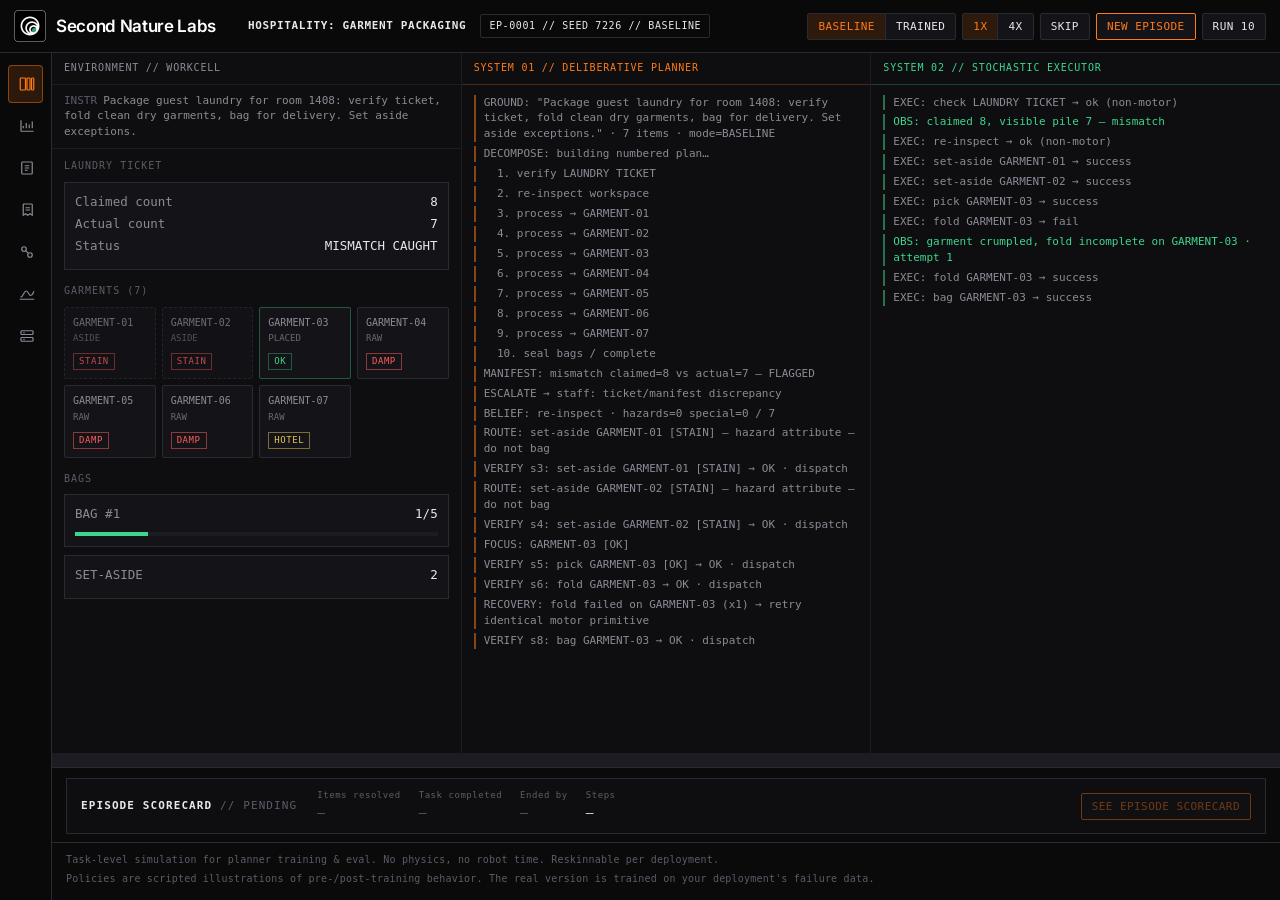
==== commit 15118856: "Fix standalone decision-layer mobile layout" ====
--- a/decision-layer/index.html
+++ b/decision-layer/index.html
@@ -81,6 +81,97 @@
       html.snl-embed.snl-playback-paused .log-line.snl-line-enter {
         animation-play-state: paused;
       }
+      /* The full demo needs a document-height mobile layout. The bundled app
+         fixes the shell to the viewport while stacking three minimum-height
+         panels, which makes them spill through the scorecard and footer. */
+      @media (max-width: 900px) {
+        html:not(.snl-embed),
+        html:not(.snl-embed) body,
+        html:not(.snl-embed) #root {
+          height: auto;
+          min-height: 100%;
+          overflow-x: hidden;
+          overflow-y: visible;
+        }
+        html:not(.snl-embed) body {
+          overflow-y: auto;
+        }
+        html:not(.snl-embed) .app-shell {
+          height: auto;
+          min-height: 100dvh;
+          overflow: visible;
+        }
+        html:not(.snl-embed) .app-main {
+          flex: none;
+          width: 100%;
+          min-height: 0;
+          overflow: visible;
+        }
+        html:not(.snl-embed) .app-body {
+          flex: 1 1 0%;
+          width: 0;
+          min-height: 0;
+          overflow: visible;
+        }
+        html:not(.snl-embed) .main {
+          flex: none;
+          grid-template-columns: minmax(0, 1fr);
+          min-height: 0;
+        }
+        html:not(.snl-embed) .main > .panel {
+          height: clamp(320px, 52dvh, 440px);
+          min-height: 0;
+          max-height: none;
+          overflow: hidden;
+        }
+        html:not(.snl-embed) .lower,
+        html:not(.snl-embed) .footer {
+          position: relative;
+          flex-shrink: 0;
+        }
+      }
+      @media (max-width: 640px) {
+        html:not(.snl-embed) {
+          --sidebar-w-collapsed: 44px;
+        }
+        html:not(.snl-embed) .sidebar-nav {
+          padding-inline: 5px;
+        }
+        html:not(.snl-embed) .sidebar-item {
+          padding-inline: 7px;
+        }
+        html:not(.snl-embed) .lower {
+          padding: 8px;
+        }
+        html:not(.snl-embed) .scorecard-dock {
+          gap: 10px;
+          padding: 10px;
+        }
+        html:not(.snl-embed) .scorecard-dock-main,
+        html:not(.snl-embed) .scorecard-dock-facts {
+          gap: 10px 12px;
+        }
+        html:not(.snl-embed) .scorecard-dock-btn {
+          margin-left: 0;
+        }
+        html:not(.snl-embed) .footer {
+          padding: 10px;
+        }
+      }
+      @media (max-width: 900px) and (hover: none),
+        (max-width: 900px) and (pointer: coarse) {
+        html:not(.snl-embed) .sidebar:hover,
+        html:not(.snl-embed) .sidebar:focus-within {
+          width: var(--sidebar-w-collapsed);
+          box-shadow: none;
+        }
+        html:not(.snl-embed) .sidebar:hover .sidebar-label,
+        html:not(.snl-embed) .sidebar:focus-within .sidebar-label {
+          opacity: 0;
+          transform: translateX(-6px);
+          pointer-events: none;
+        }
+      }
       @keyframes snl-line-enter {
         to { opacity: 1; transform: translateY(0); }
       }
@@ -93,12 +184,25 @@
       }
     </style>
     <script>
+      const snlEmbedMode = new URLSearchParams(location.search).has('embed');
+      if (!snlEmbedMode) {
+        const nativeScrollIntoView = Element.prototype.scrollIntoView;
+        const mobileLayout = matchMedia('(max-width: 900px)');
+        Element.prototype.scrollIntoView = function (options) {
+          const pane = this.closest?.('.panel-body');
+          if (mobileLayout.matches && pane) {
+            pane.scrollTop = pane.scrollHeight;
+            return;
+          }
+          return nativeScrollIntoView.call(this, options);
+        };
+      }
       // The standalone app follows new lines with scrollIntoView(). In the
       // embedded preview, the staged lines already exist in layout before they
       // fade in, so that native follow jumps ahead of what is actually visible.
       // Suppress it here; animateLine() advances a pane only when the next
       // revealed line crosses its visible bottom edge.
-      if (new URLSearchParams(location.search).has('embed')) {
+      if (snlEmbedMode) {
         document.documentElement.classList.add('snl-embed', 'snl-env-idle');
         Element.prototype.scrollIntoView = function () {};
 
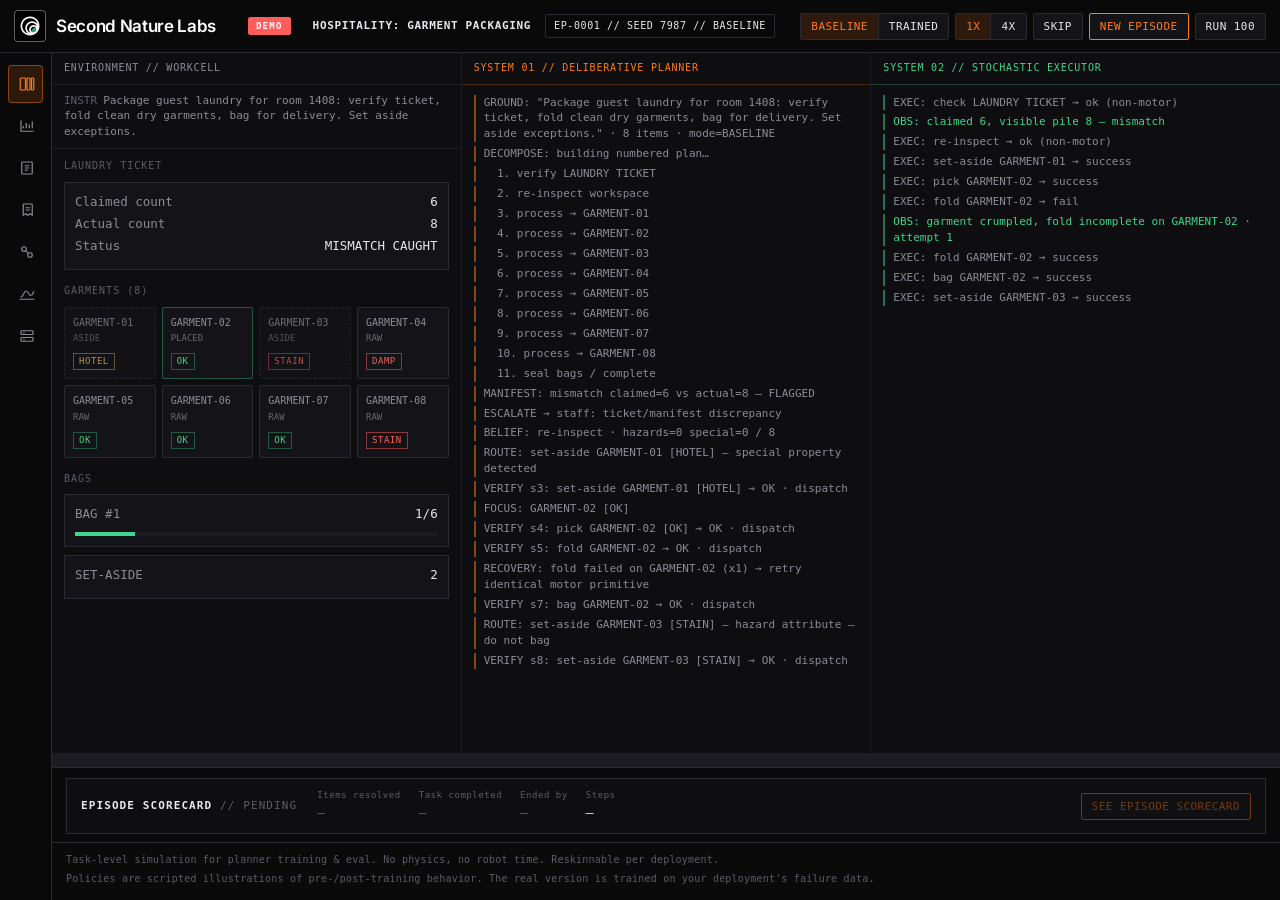
==== commit eed93710: "Restore decision-layer demo badge and compact curves" ====
--- a/decision-layer/index.html
+++ b/decision-layer/index.html
@@ -662,8 +662,8 @@
         });
       }
     </script>
-    <script type="module" crossorigin src="/decision-layer/assets/index-Dve1Yfv_.js"></script>
-    <link rel="stylesheet" crossorigin href="/decision-layer/assets/index-DWtKVDGx.css">
+    <script type="module" crossorigin src="/decision-layer/assets/index-Cj-IFMaY.js"></script>
+    <link rel="stylesheet" crossorigin href="/decision-layer/assets/index-Bsq2Cpxp.css">
   </head>
   <body>
     <div id="root"></div>
--- a/decision-layer/assets/index-Bsq2Cpxp.css
+++ b/decision-layer/assets/index-Bsq2Cpxp.css
@@ -0,0 +1 @@
+:root{--bg: #0a0a0b;--bg-panel: #0e0e10;--bg-elevated: #141418;--border: #2a2a32;--border-dim: #1c1c22;--text: #e8e8ec;--text-dim: #8b8b96;--text-mute: #5c5c68;--orange: #ff7a18;--orange-dim: rgba(255, 122, 24, .15);--green: #3dd68c;--green-dim: rgba(61, 214, 140, .12);--red: #ff5c5c;--yellow: #e6c35c;--mono: ui-monospace, "SF Mono", "JetBrains Mono", Menlo, Consolas, monospace;--radius: 2px;font-family:var(--mono);color:var(--text);background:var(--bg);line-height:1.45;font-size:12.5px;font-synthesis:none;text-rendering:optimizeLegibility;-webkit-font-smoothing:antialiased}*,*:before,*:after{box-sizing:border-box}html,body,#root{margin:0;height:100%;background:var(--bg)}body{overflow:hidden}*{scrollbar-width:thin;scrollbar-color:var(--border) var(--bg-panel)}*::-webkit-scrollbar{width:10px;height:10px}*::-webkit-scrollbar-track{background:var(--bg-panel)}*::-webkit-scrollbar-thumb{background:var(--border);border-radius:6px;border:2px solid var(--bg-panel)}*::-webkit-scrollbar-thumb:hover{background:var(--text-mute)}*::-webkit-scrollbar-corner{background:var(--bg-panel)}button{font-family:inherit;font-size:11px;letter-spacing:.04em;cursor:pointer;border:1px solid var(--border);background:var(--bg-elevated);color:var(--text);padding:6px 10px;border-radius:var(--radius);text-transform:uppercase}button:hover:not(:disabled){border-color:var(--text-dim)}button:disabled{opacity:.4;cursor:not-allowed}button.active{border-color:var(--orange);color:var(--orange);background:var(--orange-dim)}button.active-green{border-color:var(--green);color:var(--green);background:var(--green-dim)}button.primary{border-color:var(--orange);color:var(--orange)}.app-shell{height:100%;display:flex;flex-direction:column;overflow:hidden}.app-main{flex:1;min-height:0;display:flex;align-items:stretch;position:relative;overflow:hidden}.app-body{flex:1;min-width:0;min-height:0;display:flex;flex-direction:column;margin-left:var(--sidebar-w-collapsed);overflow:auto}:root{--sidebar-w-collapsed: 52px;--sidebar-w-expanded: 196px}.sidebar{position:absolute;top:0;left:0;bottom:0;z-index:30;width:var(--sidebar-w-collapsed);background:#0a0a0bf5;border-right:1px solid var(--border);overflow-x:hidden;overflow-y:auto;transition:width .22s cubic-bezier(.22,1,.36,1),box-shadow .22s ease}.sidebar:hover,.sidebar:focus-within{width:var(--sidebar-w-expanded);box-shadow:8px 0 24px #00000059}.sidebar-nav{display:flex;flex-direction:column;gap:4px;padding:12px 8px}.sidebar-item{display:flex;align-items:center;gap:12px;width:100%;min-height:36px;padding:8px;border:1px solid transparent;background:transparent;color:var(--text-dim);text-transform:none;letter-spacing:.02em;font-size:12px;border-radius:4px;justify-content:flex-start}.sidebar-item:hover:not(:disabled){border-color:var(--border);color:var(--text);background:var(--bg-elevated)}.sidebar-item.active{border-color:#ff7a1873;color:var(--orange);background:var(--orange-dim)}.sidebar-icon{width:20px;height:20px;flex-shrink:0;display:inline-flex;align-items:center;justify-content:center}.sidebar-icon svg{width:18px;height:18px;display:block}.sidebar-label{white-space:nowrap;opacity:0;transform:translate(-6px);transition:opacity .16s ease,transform .22s cubic-bezier(.22,1,.36,1);pointer-events:none}.sidebar:hover .sidebar-label,.sidebar:focus-within .sidebar-label{opacity:1;transform:translate(0);pointer-events:auto}.header{position:sticky;top:0;z-index:50;display:flex;flex-wrap:wrap;align-items:center;gap:10px 14px;padding:10px 14px;border-bottom:1px solid var(--border);background:#0a0a0beb;-webkit-backdrop-filter:blur(8px);backdrop-filter:blur(8px)}.brand{display:inline-flex;align-items:center;gap:10px;flex-shrink:0;margin-right:18px;text-decoration:none;color:inherit}a.brand:hover .brand-name{opacity:.85}.brand-logo{width:32px;height:32px;display:block;border-radius:0;object-fit:contain;flex-shrink:0}.brand-name{font-family:Inter,ui-sans-serif,system-ui,-apple-system,BlinkMacSystemFont,Segoe UI,Roboto,Helvetica,Arial,sans-serif;font-size:17px;font-weight:600;letter-spacing:-.02em;line-height:1;color:#fff;white-space:nowrap}.demo-badge{position:relative;flex-shrink:0;margin-right:8px;padding:3px 7px;border:1px solid var(--red);background:var(--red);color:#fff;font-size:9px;font-weight:700;letter-spacing:.14em;line-height:1.2;text-transform:uppercase;cursor:help}.demo-badge:hover,.demo-badge:focus-visible{border-color:#ff8a8a;background:#ff6e6e}.demo-badge-tip{display:none;position:absolute;z-index:60;top:calc(100% + 8px);left:0;width:max-content;max-width:28ch;padding:8px 10px;border:1px solid var(--border);background:var(--bg-elevated);color:var(--text);font-size:11px;font-weight:400;letter-spacing:.02em;line-height:1.45;text-transform:none;text-align:left;white-space:normal;pointer-events:none}.demo-badge:hover .demo-badge-tip,.demo-badge:focus-visible .demo-badge-tip{display:block}.header-meta{display:inline-flex;flex-wrap:wrap;align-items:center;gap:10px 14px;min-width:0}.header-title{font-size:11px;letter-spacing:.06em;color:var(--text);font-weight:600;white-space:nowrap;min-width:0}.header-controls{display:flex;flex-wrap:wrap;align-items:center;gap:6px;margin-left:auto}.chip{display:inline-flex;align-items:center;gap:6px;border:1px solid var(--border);padding:4px 8px;font-size:10px;letter-spacing:.06em;color:var(--text-dim);border-radius:var(--radius);white-space:nowrap}.chip strong{color:var(--text);font-weight:500}.seg{display:inline-flex;border:1px solid var(--border);border-radius:var(--radius);overflow:hidden}.seg button{border:none;border-radius:0;border-right:1px solid var(--border);padding:6px 10px}.seg button:last-child{border-right:none}.main{flex:1;display:grid;grid-template-columns:repeat(3,minmax(0,1fr));gap:1px;background:var(--border-dim);min-height:0}.live-panel-tabs{display:none}@media(max-width:900px){.main{grid-template-columns:1fr}.is-standalone.view-live .live-panel-tabs{display:grid;grid-template-columns:repeat(3,minmax(0,1fr));gap:1px;flex-shrink:0;padding:8px 10px;border-bottom:1px solid var(--border);background:var(--bg)}.is-standalone .live-panel-tabs button{min-width:0;padding:7px 5px;overflow:hidden;text-overflow:ellipsis}.is-standalone.view-live .main{display:block;flex:none;background:var(--bg-panel)}.is-standalone.view-live .main>.panel{display:none;height:clamp(340px,55dvh,520px);min-height:0;max-height:none}.is-standalone.view-live .main.mobile-panel-environment>.environment-panel,.is-standalone.view-live .main.mobile-panel-planner>.planner-panel,.is-standalone.view-live .main.mobile-panel-executor>.executor-panel{display:flex}.header-meta{flex-basis:100%}.header-controls{margin-left:0}.brand{flex-basis:auto}}.panel{background:var(--bg-panel);display:flex;flex-direction:column;min-height:280px;max-height:calc(100vh - 200px)}@media(max-width:900px){.panel{max-height:420px}}@media(max-width:640px){.is-standalone{--sidebar-w-collapsed: 44px}.is-standalone .header{display:grid;grid-template-columns:auto auto minmax(0,1fr);gap:8px;padding:8px 10px}.is-standalone .brand{margin-right:0}.is-standalone .brand-logo{width:28px;height:28px}.is-standalone .brand-name,.is-standalone .header-title{display:none}.is-standalone .demo-badge{margin-right:0}.is-standalone .demo-badge-tip{position:fixed;top:52px;left:10px;width:min(28ch,calc(100vw - 20px))}.is-standalone .header-meta{flex-basis:auto;overflow:hidden}.is-standalone .header-meta .chip,.is-standalone .header-meta .chip strong{display:block;width:100%;overflow:hidden;text-overflow:ellipsis}.is-standalone .header-controls{grid-column:1 / -1;display:grid;grid-template-columns:repeat(6,minmax(0,1fr));gap:6px;width:100%}.is-standalone .header-controls>.seg{grid-column:span 3}.is-standalone .header-controls>.seg button{flex:1;min-width:0;padding-inline:6px}.is-standalone .header-controls>button{grid-column:span 2;min-width:0;padding-inline:5px}.is-standalone .sidebar-nav{padding-inline:5px}.is-standalone .sidebar-item{padding-inline:7px}.is-standalone.view-live .live-panel-tabs{padding:6px 8px}.is-standalone.view-live .main>.panel{height:clamp(320px,52dvh,460px)}.is-standalone.view-live .instruction-banner{max-height:4.9em;overflow:auto}.is-standalone.view-live .lower{padding:8px}.is-standalone.view-live .scorecard-dock{gap:10px;padding:9px 10px}.is-standalone.view-live .scorecard-dock-main{gap:10px 14px}.is-standalone.view-live .scorecard-dock-facts{gap:8px 12px}.is-standalone.view-live .scorecard-dock-btn{margin-left:0}.is-standalone.view-live .footer{padding:8px 10px}.is-standalone.view-live .footer-line:not(.disclosure){display:none}}.panel-header{display:flex;align-items:center;justify-content:space-between;gap:8px;padding:8px 12px;border-bottom:1px solid var(--border-dim);font-size:10px;letter-spacing:.08em;color:var(--text-dim);flex-shrink:0}.panel-header.planner{color:var(--orange);border-bottom-color:#ff7a1840}.panel-header.executor{color:var(--green);border-bottom-color:#3dd68c40}.panel-body{flex:1;overflow:auto;padding:10px 12px;min-height:0}.env-section{margin-bottom:14px}.env-section h3{margin:0 0 8px;font-size:10px;letter-spacing:.1em;color:var(--text-mute);font-weight:500}.item-grid{display:grid;grid-template-columns:repeat(auto-fill,minmax(88px,1fr));gap:6px}.item-card{border:1px solid var(--border);background:var(--bg-elevated);padding:8px;border-radius:var(--radius);min-height:64px}.item-card.aside{border-style:dashed;opacity:.75}.item-card.placed{border-color:#3dd68c59}.item-card.pick-fail{border-color:var(--red);background:#ff5c5c1f}.item-card.pick-fail .id{color:var(--red)}.item-card .id{font-size:10px;color:var(--text-dim);margin-bottom:6px}.attr-chip{display:inline-block;border:1px solid var(--border);padding:1px 5px;font-size:9px;letter-spacing:.06em;color:var(--text-dim);margin-right:4px;margin-top:2px}.attr-chip.hazard{border-color:#ff5c5c80;color:var(--red)}.attr-chip.special{border-color:#e6c35c80;color:var(--yellow)}.attr-chip.ok{border-color:#3dd68c59;color:var(--green)}.manifest-card,.container-card{border:1px solid var(--border);padding:10px;background:var(--bg-elevated);margin-bottom:8px}.manifest-card .row,.container-card .row{display:flex;justify-content:space-between;gap:8px;margin-bottom:4px;color:var(--text-dim)}.manifest-card .row span:last-child,.container-card .row span:last-child{color:var(--text)}.capacity-bar{height:4px;background:var(--border-dim);margin-top:8px;position:relative}.capacity-bar>i{display:block;height:100%;background:var(--green);max-width:100%}.capacity-bar.over>i{background:var(--red);width:100%!important}.log{display:flex;flex-direction:column;gap:4px}.log-line{font-size:11px;color:var(--text-dim);white-space:pre-wrap;word-break:break-word;border-left:2px solid transparent;padding-left:8px}.log-line.planner{border-left-color:#ff7a1880}.log-line.executor{border-left-color:#3dd68c80}.log-line.obs{color:var(--green)}.log-line.executor.fail,.log-line.obs.fail{color:var(--red);border-left-color:var(--red)}.log-empty{color:var(--text-mute);font-size:11px}.lower{border-top:1px solid var(--border);padding:10px 14px 8px;background:var(--bg);flex-shrink:0}.scorecard-dock{display:flex;align-items:center;gap:16px 20px;flex-wrap:wrap;border:1px solid var(--border);background:var(--bg-panel);padding:10px 14px}.scorecard-dock.incomplete{border-color:var(--red)}.scorecard-dock-flag{background:var(--red);color:#1a0a0a;font-weight:700;letter-spacing:.14em;font-size:10px;padding:4px 8px}.scorecard-dock-main{display:flex;align-items:center;gap:20px;flex:1;min-width:0;flex-wrap:wrap}.scorecard-dock .composite-numeral{margin:0}.scorecard-dock .composite-big{font-size:28px}.scorecard-dock-pending{font-size:11px;letter-spacing:.1em;font-weight:600}.scorecard-dock-facts{display:flex;flex-wrap:wrap;gap:12px 18px}.scorecard-dock-facts .k{font-size:9px;letter-spacing:.06em;color:var(--text-mute);margin-bottom:2px}.scorecard-dock-facts .v{font-size:13px}.scorecard-dock-facts .v.bad{color:var(--red)}.scorecard-dock-facts .v.good{color:var(--green)}.scorecard-dock-facts .v.mute{color:var(--text-mute)}.scorecard-dock-btn{margin-left:auto;white-space:nowrap}.scorecard-modal-backdrop{position:fixed;top:0;right:0;bottom:0;left:0;z-index:80;background:#000000b8;display:flex;align-items:flex-start;justify-content:center;padding:24px 16px;overflow:auto}.scorecard-modal{width:min(1080px,100%);max-height:calc(100vh - 48px);overflow:auto;border:1px solid var(--border);background:var(--bg)}.scorecard-modal-bar{position:sticky;top:0;z-index:1;display:flex;align-items:center;justify-content:space-between;gap:12px;padding:10px 14px;border-bottom:1px solid var(--border);background:var(--bg-panel);font-size:11px;letter-spacing:.1em;text-transform:uppercase}.scorecard-modal .scorecard{border:none}.scorecard,.batch-dash{border:1px solid var(--border);background:var(--bg-panel);padding:12px 14px}.scorecard h2,.batch-dash h2,.grader-report h2{margin:0 0 10px;font-size:11px;letter-spacing:.1em;font-weight:600;color:var(--text);display:flex;align-items:center;gap:10px;flex-wrap:wrap}.score-section{margin-top:10px}.score-section-h{font-size:10px;letter-spacing:.12em;text-transform:uppercase;color:var(--text-mute);margin:0 0 6px}.score-grid{display:grid;grid-template-columns:repeat(auto-fill,minmax(200px,1fr));gap:8px}.score-item{border:1px solid var(--border-dim);padding:8px 10px;background:var(--bg-elevated)}.score-item .k{font-size:10px;color:var(--text-mute);letter-spacing:.06em;margin-bottom:4px}.score-item .v{font-size:13px;color:var(--text)}.score-item .v.bad{color:var(--red)}.score-item .v.good{color:var(--green)}.score-item .v.mute{color:var(--text-mute)}.scorecard-pending{color:var(--text-mute);font-weight:500}.scorecard.pending{opacity:.92}.sim-label{display:inline-block;font-size:9px;letter-spacing:.04em;color:var(--text-mute);margin-top:4px}.batch-meta{display:flex;flex-wrap:wrap;gap:10px;margin-bottom:14px;align-items:center}.metric-row{margin-bottom:14px}.metric-row .metric-label{font-size:11px;color:var(--text-dim);margin-bottom:6px}.metric-row .metric-detail{font-size:10px;color:var(--text-mute);margin-bottom:4px}.bars{display:flex;flex-direction:column;gap:4px}.bar-track{display:grid;grid-template-columns:110px 1fr 48px;gap:8px;align-items:center;font-size:10px;color:var(--text-mute)}.bar-name{overflow:hidden;text-overflow:ellipsis;white-space:nowrap}.bar-fill-wrap{height:8px;background:var(--border-dim);position:relative}.bar-fill{height:100%;max-width:100%}.bar-fill.baseline{background:var(--orange)}.bar-fill.trained{background:var(--green)}.bar-fill.measured{background:repeating-linear-gradient(-45deg,#4a7fa5,#4a7fa5 3px,#6a9fc0 3px,#6a9fc0 6px);box-shadow:inset 0 0 0 1px #8eb8d4}.metric-detail.measured-detail{color:#8eb8d4}.chip-measured{border-color:#4a7fa5;color:#b8d4e8}.measured-label{color:#8eb8d4}.bar-na{font-size:10px;color:var(--text-mute);font-style:italic}.footer{border-top:1px solid var(--border);padding:10px 14px 14px;display:flex;flex-direction:column;gap:4px}.footer-line{font-size:10px;color:var(--text-mute);letter-spacing:.02em}.footer-line.disclosure{color:var(--text-mute)}.instruction-banner{padding:8px 12px;border-bottom:1px solid var(--border-dim);font-size:11px;color:var(--text-dim)}.instruction-banner span{color:var(--text-mute);margin-right:6px}.view-seg{flex-shrink:0}.results-view{flex:1;padding:16px 18px 28px;max-width:1200px;width:100%;margin:0 auto}.results-computing{display:flex;align-items:center;justify-content:center;min-height:50vh}.results-computing-box{border:1px solid var(--border);background:var(--bg-panel);padding:28px 36px;text-align:center}.results-computing-title{font-size:13px;letter-spacing:.12em;text-transform:uppercase;color:var(--text);margin-bottom:8px}.results-computing-sub{font-size:10px;color:var(--text-mute);margin-bottom:18px}.results-spinner{width:28px;height:28px;margin:0 auto;border:2px solid var(--border);border-top-color:var(--green);border-radius:50%;animation:spin .7s linear infinite}@keyframes spin{to{transform:rotate(360deg)}}.results-error{color:var(--red);border:1px solid var(--red);padding:16px}.results-hero{display:flex;flex-wrap:wrap;align-items:flex-start;justify-content:space-between;gap:14px;margin-bottom:18px;padding-bottom:14px;border-bottom:1px solid var(--border)}.results-h1{margin:0 0 4px;font-size:14px;letter-spacing:.1em;font-weight:600}.results-domain{font-size:11px;color:var(--text-dim);letter-spacing:.06em}.results-throughput{display:flex;flex-wrap:wrap;gap:8px;align-items:center}.tp-chip{border:1px solid var(--border);background:var(--bg-elevated);padding:8px 12px;display:flex;flex-direction:column;gap:2px;min-width:100px}.tp-chip.accent{border-color:var(--green);background:var(--green-dim)}.tp-k{font-size:9px;letter-spacing:.1em;color:var(--text-mute)}.tp-v{font-size:16px;font-weight:600;color:var(--text);letter-spacing:.02em}.tp-chip.accent .tp-v{color:var(--green)}.results-section-h{font-size:11px;letter-spacing:.1em;font-weight:600;margin:0 0 12px;color:var(--text)}.delta-cards{display:grid;grid-template-columns:repeat(3,1fr);gap:12px;margin-bottom:22px}.delta-card{border:1px solid var(--border);background:var(--bg-panel);padding:14px 14px 12px;display:flex;flex-direction:column;gap:10px}.delta-card-title{font-size:11px;letter-spacing:.04em;color:var(--text-dim);line-height:1.35;min-height:2.7em}.delta-card-nums{display:flex;align-items:center;justify-content:space-between;gap:8px}.delta-side{flex:1;text-align:center}.delta-big{font-size:28px;font-weight:600;letter-spacing:-.02em;line-height:1.1}.delta-side.baseline .delta-big{color:var(--orange)}.delta-side.trained .delta-big{color:var(--green)}.delta-frac{font-size:10px;color:var(--text-mute);margin-top:4px}.delta-pol{font-size:9px;letter-spacing:.08em;color:var(--text-mute);margin-top:2px}.delta-vs{font-size:10px;color:var(--text-mute);flex-shrink:0}.delta-chip{align-self:flex-start;border:1px solid var(--border);padding:3px 8px;font-size:11px;letter-spacing:.04em;color:var(--text-dim)}.delta-chip.good{border-color:var(--green);color:var(--green);background:var(--green-dim)}.delta-chip.bad{border-color:var(--orange);color:var(--orange);background:var(--orange-dim)}.mono{font-family:var(--mono)}.dumbbell-chart{border:1px solid var(--border);background:var(--bg-panel);padding:14px 16px 10px;margin-bottom:22px}.dumbbell-legend{display:flex;flex-wrap:wrap;gap:14px;align-items:center;margin-bottom:12px;font-size:10px;letter-spacing:.06em}.dumbbell-legend .lg-b{color:var(--orange)}.dumbbell-legend .lg-t{color:var(--green)}.dumbbell-row{display:grid;grid-template-columns:minmax(140px,200px) 1fr;gap:12px 16px;align-items:start;padding:10px 0;border-top:1px solid var(--border-dim)}.dumbbell-label{font-size:11px;color:var(--text-dim);line-height:1.35;padding-top:2px}.dumbbell-track-wrap{min-width:0}.dumbbell-svg{width:100%;height:18px;display:block}.dumbbell-axis{stroke:var(--border);stroke-width:.6}.dumbbell-link{stroke:var(--text-mute);stroke-width:1.2}.dumbbell-dot.baseline{fill:var(--orange)}.dumbbell-dot.trained{fill:var(--green)}.dumbbell-value-row{display:flex;justify-content:space-between;font-size:11px;margin-top:2px}.dumbbell-value-row .v-baseline{color:var(--orange)}.dumbbell-value-row .v-trained{color:var(--green)}.dumbbell-frac{font-size:9px;color:var(--text-mute);margin-top:2px;letter-spacing:.02em}.episode-strip{border:1px solid var(--border);background:var(--bg-panel);padding:14px 16px 16px;margin-bottom:18px}.episode-strip-note{margin:0 0 12px;font-size:10px;color:var(--text-mute);max-width:64ch}.episode-grids{display:grid;grid-template-columns:1fr 1fr;gap:16px}.episode-grid-label{font-size:10px;letter-spacing:.1em;margin-bottom:6px;color:var(--text-dim)}.episode-grid-block.baseline .episode-grid-label{color:var(--orange)}.episode-grid-block.trained .episode-grid-label{color:var(--green)}.episode-grid{display:grid;gap:1px;width:100%;background:var(--border-dim);border:1px solid var(--border);padding:1px}.ep-cell{aspect-ratio:1;display:block;min-width:0;min-height:0;background:#1a1a20}.ep-cell.ep-clean{background:#1e2a24}.ep-cell.ep-minor{background:#8a6a28}.ep-cell.ep-unflagged{background:#c43c28}.ep-cell.ep-incomplete{background:#5c3a18;box-shadow:inset 0 0 0 1px #e6c35c}.episode-legend{display:flex;flex-wrap:wrap;gap:14px;align-items:center;margin-top:12px;font-size:10px;color:var(--text-mute)}.episode-legend span{display:inline-flex;align-items:center;gap:6px}.episode-legend .ep-cell{width:10px;height:10px;aspect-ratio:auto;flex-shrink:0;border:1px solid var(--border)}.results-footnote{border-top:1px solid var(--border-dim);padding-top:12px;font-size:10px;color:var(--text-mute);line-height:1.55}.results-footnote p{margin:0 0 8px;max-width:80ch}@media(max-width:900px){.delta-cards,.episode-grids{grid-template-columns:1fr}.dumbbell-row{grid-template-columns:1fr;gap:6px}.delta-big{font-size:24px}}@media(max-width:560px){.results-view{padding:12px 10px 20px}.tp-v{font-size:14px}}.page-view{flex:1;padding:18px 20px 28px;min-height:0}.page-hero{display:flex;flex-wrap:wrap;align-items:flex-start;justify-content:space-between;gap:12px;margin-bottom:18px}.page-h1{margin:0 0 6px;font-size:14px;letter-spacing:.08em;font-weight:600}.page-sub{margin:0;color:var(--text-dim);font-size:12px;max-width:62ch}.page-hero-labels{display:flex;flex-direction:column;gap:6px;align-items:flex-end}.panel-like{border:1px solid var(--border);background:var(--bg-panel);padding:14px 16px}.detail-kicker{font-size:10px;letter-spacing:.1em;color:var(--text-mute);margin-bottom:8px}.detail-title{margin:0 0 12px;font-size:16px;letter-spacing:.04em}.detail-grid{display:grid;grid-template-columns:repeat(2,minmax(0,1fr));gap:10px 16px;margin:0 0 14px}.detail-grid dt{margin:0;font-size:10px;color:var(--text-mute);letter-spacing:.08em}.detail-grid dd{margin:2px 0 0;font-size:13px}.detail-notes{margin:0 0 14px;color:var(--text-dim);font-size:12px}.detail-actions{display:flex;flex-wrap:wrap;gap:8px}.episodes-layout{display:grid;grid-template-columns:minmax(240px,340px) minmax(0,1fr);gap:14px;align-items:start}.episodes-list{display:flex;flex-direction:column;gap:4px;max-height:calc(100vh - 180px);overflow:auto;border:1px solid var(--border-dim);padding:6px;background:var(--bg-panel)}.episode-row{display:grid;grid-template-columns:auto auto 1fr;gap:8px;align-items:center;text-align:left;text-transform:none;letter-spacing:.02em;font-size:11px;padding:8px 10px;background:transparent;border-color:transparent;color:var(--text-dim)}.episode-row:hover:not(:disabled){background:var(--bg-elevated);border-color:var(--border);color:var(--text)}.episode-row.active{border-color:#ff7a1866;background:var(--orange-dim);color:var(--text)}.ep-id{font-weight:600;color:var(--text)}.ep-outcome{text-transform:uppercase;font-size:10px;letter-spacing:.06em}.ep-outcome.pass{color:var(--green)}.ep-outcome.fail{color:var(--red)}.ep-outcome.escalate{color:var(--yellow)}.ep-meta{color:var(--text-mute);justify-self:end}.evals-table-wrap{overflow:auto;border:1px solid var(--border);background:var(--bg-panel)}.evals-table{width:100%;border-collapse:collapse;font-size:12px}.evals-table th,.evals-table td{padding:10px 12px;border-bottom:1px solid var(--border-dim);text-align:left;white-space:nowrap}.evals-table th{font-size:10px;letter-spacing:.08em;color:var(--text-mute);font-weight:500;background:var(--bg-elevated)}.evals-table .hint{color:var(--text-mute);font-size:10px}.evals-table .num{font-variant-numeric:tabular-nums}.evals-table .baseline{color:var(--orange)}.evals-table .trained{color:var(--green)}.evals-table .measured{color:#6eb6ff}.evals-table .delta.good{color:var(--green)}.evals-table .delta.bad{color:var(--red)}.curves-layout{display:grid;grid-template-columns:minmax(0,32rem) minmax(16rem,20rem);gap:14px;align-items:start;max-width:56rem}.curve-legend{display:flex;flex-wrap:wrap;gap:10px 16px;margin-bottom:10px}.curve-toggle{display:inline-flex;align-items:center;gap:8px;color:var(--text-dim);font-size:11px;cursor:pointer;text-transform:none}.curve-toggle input{accent-color:var(--orange)}.curve-toggle .swatch,.curve-endcard-top .swatch{width:10px;height:10px;border-radius:1px;flex-shrink:0}.curve-chart{overflow:hidden;min-width:0}.curve-svg{width:100%;max-width:32rem;height:auto;display:block}.curve-endcards{display:flex;flex-direction:column;gap:10px}.curve-endcard{text-align:left;cursor:pointer;color:inherit;width:100%;text-transform:none;letter-spacing:.02em;font-size:inherit}.curve-endcard.dim{opacity:.4}.curve-endcard-top{display:flex;align-items:center;gap:8px;margin-bottom:8px}.curve-endcard-label{font-size:11px;color:var(--text-dim);text-transform:none;letter-spacing:.02em}.curve-endcard-nums{display:flex;align-items:baseline;justify-content:space-between;gap:8px}.curve-endcard-big{font-size:22px;font-variant-numeric:tabular-nums;letter-spacing:.02em}.curve-endcard-delta{font-size:11px;color:var(--text-mute);font-variant-numeric:tabular-nums}.curve-endcard-range{margin-top:6px;font-size:10px;color:var(--text-mute);font-variant-numeric:tabular-nums}@media(max-width:720px){.curves-layout{grid-template-columns:minmax(0,1fr);max-width:32rem}}.models-grid{display:grid;grid-template-columns:minmax(0,1.1fr) minmax(0,1fr);gap:14px;align-items:start}.models-checklist{list-style:none;margin:0;padding:0;display:flex;flex-direction:column;gap:6px}.model-check{display:grid;grid-template-columns:auto 1fr auto;gap:10px;align-items:center;padding:8px 10px;border:1px solid var(--border-dim);background:var(--bg-elevated);cursor:pointer;text-transform:none}.model-check input{accent-color:var(--orange)}.model-name{color:var(--text);font-size:12px}.model-provider{color:var(--text-mute);font-size:10px;letter-spacing:.06em;text-transform:uppercase}.key-help{margin:0 0 10px;color:var(--text-dim);font-size:12px;max-width:52ch}.key-help code{color:var(--text);font-size:11px}.key-input{width:100%;box-sizing:border-box;resize:vertical;min-height:96px;padding:10px 12px;border:1px solid var(--border);background:var(--bg);color:var(--text);font-family:var(--mono);font-size:12px;border-radius:var(--radius)}.key-input:focus{outline:none;border-color:var(--orange)}.key-status{display:flex;align-items:center;justify-content:space-between;gap:10px;margin-top:10px;color:var(--text-mute);font-size:11px}@media(max-width:900px){.episodes-layout,.models-grid{grid-template-columns:1fr}.episodes-list{max-height:280px}}@media(max-width:640px){.sidebar{width:var(--sidebar-w-collapsed)}.sidebar:hover,.sidebar:focus-within{width:min(var(--sidebar-w-expanded),70vw)}}.manual-bar{display:flex;flex-wrap:wrap;align-items:flex-end;gap:8px 12px;margin-bottom:12px}.manual-bar label{display:flex;flex-direction:column;gap:4px;font-size:10px;letter-spacing:.08em;color:var(--text-mute);text-transform:uppercase}.manual-bar input,.manual-bar select{font-family:var(--mono);font-size:12px;color:var(--text);background:var(--bg-elevated);border:1px solid var(--border);padding:6px 8px;min-width:110px}.reveal-toggle,.flag-toggle{flex-direction:row!important;align-items:center;gap:8px!important;text-transform:none!important;color:var(--text)!important;letter-spacing:.04em!important}.manual-meta{margin-left:auto;color:var(--text-dim);font-size:11px}.reveal-strip{border:2px solid var(--yellow);background:#e6c35c14;padding:10px 12px;margin-bottom:12px}.reveal-kicker{font-size:10px;letter-spacing:.12em;color:var(--yellow);margin-bottom:8px}.reveal-items{display:flex;flex-wrap:wrap;gap:8px}.reveal-card{border:1px solid var(--yellow);padding:6px 8px;min-width:110px;font-size:11px}.reveal-id{font-weight:600;margin-bottom:4px}.reveal-phase{color:var(--text-mute);margin-top:4px}.manual-panels{display:grid;grid-template-columns:minmax(0,1.1fr) minmax(0,1fr) minmax(0,1fr);gap:10px;min-height:420px}.manual-panel{display:flex;flex-direction:column;border:1px solid var(--border);background:var(--bg-panel);min-height:0;max-height:calc(100vh - 260px)}.manual-panel .panel-header{display:flex;align-items:center;justify-content:space-between}.payload-pre{margin:0;padding:10px 12px;overflow:auto;font-size:11px;line-height:1.4;white-space:pre;flex:1}.action-kinds{display:flex;flex-wrap:wrap;gap:6px;padding:10px}.two-tap{padding:0 10px 10px}.two-tap-hint{font-size:11px;color:var(--orange);margin-bottom:6px}.chip-row{display:flex;flex-wrap:wrap;gap:6px;margin-bottom:8px}.item-chip{text-transform:none;letter-spacing:.02em}.manual-error{color:var(--red);padding:0 10px 8px;font-size:11px}.action-history,.obs-log{flex:1;overflow:auto;margin:0;padding:8px 12px 12px;list-style:none}.action-history li,.obs-line{display:grid;grid-template-columns:36px 1fr auto;gap:8px;padding:4px 0;border-bottom:1px solid var(--border-dim);font-size:11px}.action-history li.cursor{background:var(--orange-dim)}.hist-step{color:var(--text-mute)}.action-history .bad{color:var(--red)}.grader-stack{display:flex;flex-direction:column;gap:12px;margin-top:14px}.grader-report{border:1px solid var(--border);background:var(--bg-panel);padding:12px 14px}.grader-report h2{margin:0 0 10px;font-size:11px;letter-spacing:.1em}.grader-grid{display:grid;grid-template-columns:repeat(auto-fill,minmax(240px,1fr));gap:12px}.grader-grid h3{margin:0 0 6px;font-size:11px;letter-spacing:.04em}.grader-grid p,.grader-grid li{margin:0 0 4px;font-size:11px;color:var(--text-dim)}.grader-grid ul{margin:0;padding-left:16px}.grader-span{grid-column:1 / -1}.file-load{display:flex;flex-direction:column;gap:4px;font-size:10px;letter-spacing:.08em;color:var(--text-mute);text-transform:uppercase}.transcript-loaded{margin-bottom:14px}@media(max-width:1100px){.manual-panels{grid-template-columns:1fr;max-height:none}.manual-panel{max-height:420px}}.incomplete-banner{background:var(--red);color:#1a0a0a;font-weight:700;letter-spacing:.16em;text-align:center;padding:5px 8px;font-size:11px;margin:-12px -14px 12px}.scorecard.incomplete,.grader-report.incomplete,.composite-card.incomplete,.transcript-loaded.incomplete,.episode-detail.incomplete,.panel-like.incomplete{border-color:var(--red)}.score-note{font-size:9px;color:var(--text-mute);margin-top:4px;letter-spacing:.02em}.composite-numeral{margin:0 0 12px}.composite-numeral .incomplete-banner{margin:0 0 8px}.composite-label{font-size:10px;letter-spacing:.08em;color:var(--text-mute);margin-bottom:4px}.composite-big{font-size:44px;font-weight:700;font-variant-numeric:tabular-nums;letter-spacing:-.03em;line-height:1;color:var(--text)}.composite-numeral.md .composite-big,.composite-big.md{font-size:32px}.composite-subs{display:flex;flex-wrap:wrap;gap:8px 14px;margin-top:8px;font-size:10px;color:var(--text-dim);letter-spacing:.04em}.composite-row{display:grid;grid-template-columns:repeat(auto-fit,minmax(220px,1fr));gap:10px;margin-bottom:16px}.composite-card{border:1px solid var(--border);background:var(--bg-elevated);padding:12px 14px}.composite-inline{display:flex;align-items:baseline;gap:10px;margin:8px 0 12px}.scoring-popover{position:relative;display:inline-block}.scoring-popover-btn{font-size:9px;letter-spacing:.1em;text-transform:uppercase;padding:3px 8px;border:1px solid var(--border);background:var(--bg-elevated);color:var(--text-dim);cursor:pointer}.scoring-popover-btn:hover{color:var(--text);border-color:var(--text-dim)}.scoring-popover-panel{position:absolute;z-index:20;top:calc(100% + 6px);right:0;min-width:260px;border:1px solid var(--border);background:var(--bg-panel);padding:12px;box-shadow:0 8px 24px #00000073}.scoring-popover-lede,.scoring-popover-sub{margin:0 0 8px;font-size:10px;color:var(--text-dim)}.scoring-popover-panel dl{margin:0 0 10px;display:grid;gap:4px}.scoring-popover-panel dl div{display:flex;justify-content:space-between;gap:12px;font-size:11px}.scoring-popover-panel dt{color:var(--text-mute)}.scoring-popover-panel dd{margin:0;font-variant-numeric:tabular-nums}.sort-th{background:none;border:0;color:inherit;font:inherit;letter-spacing:inherit;cursor:pointer;padding:0}.sort-th:hover{color:var(--text)}.evals-table .rank-composite{font-weight:600;font-size:13px}.evals-table tr.incomplete-row td:first-child{color:var(--red)}.incomplete-inline{color:var(--red);font-size:9px;letter-spacing:.12em;font-weight:700}.ep-outcome.incomplete{color:var(--yellow)}.episode-row.incomplete{border-left:2px solid var(--yellow)}@media(max-width:900px)and (hover:none),(max-width:900px)and (pointer:coarse){.is-standalone .sidebar:hover,.is-standalone .sidebar:focus-within{width:var(--sidebar-w-collapsed);box-shadow:none}.is-standalone .sidebar:hover .sidebar-label,.is-standalone .sidebar:focus-within .sidebar-label{opacity:0;transform:translate(-6px);pointer-events:none}.is-standalone .demo-badge:hover:not(:focus-visible) .demo-badge-tip{display:none}}
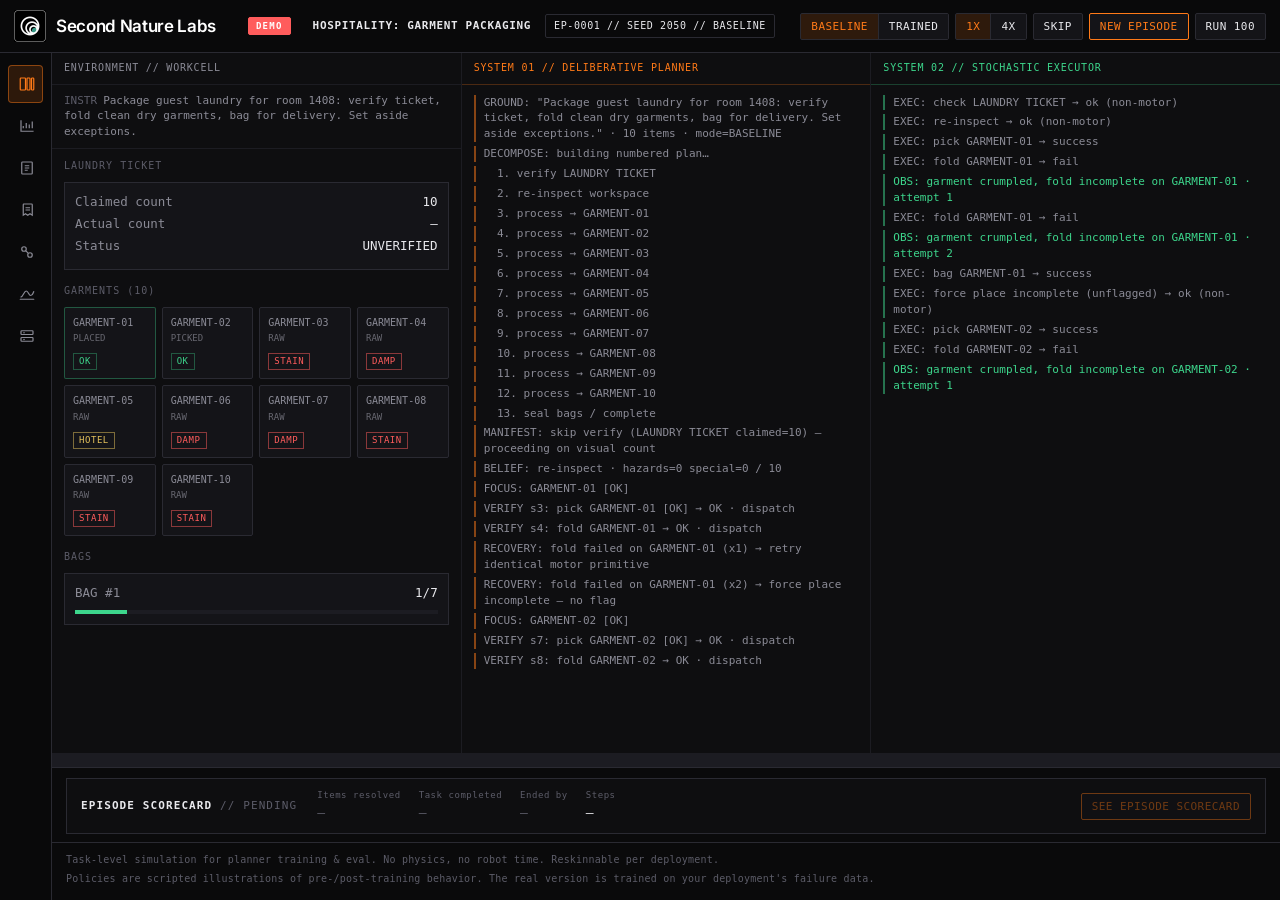
==== commit 68809a01: "Reposition site around robot job integration" ====
--- a/decision-layer/index.html
+++ b/decision-layer/index.html
@@ -6,7 +6,7 @@
     <link rel="icon" type="image/svg+xml" href="/logo-300.svg" />
     <meta
       name="description"
-      content="Task-level RL environment for robot decision-layer planner training and eval"
+      content="Second Nature Labs technical demo for robot job training, execution, recovery, and evaluation."
     />
     <link rel="preconnect" href="https://fonts.googleapis.com" />
     <link rel="preconnect" href="https://fonts.gstatic.com" crossorigin />
@@ -14,7 +14,7 @@
       href="https://fonts.googleapis.com/css2?family=Inter:wght@600&display=swap"
       rel="stylesheet"
     />
-    <title>hospitality-env</title>
+    <title>Second Nature Labs — Training machinery demo</title>
     <style>
       html.snl-embed .sidebar { display: none !important; }
       html.snl-embed .app-body { margin-left: 0 !important; }
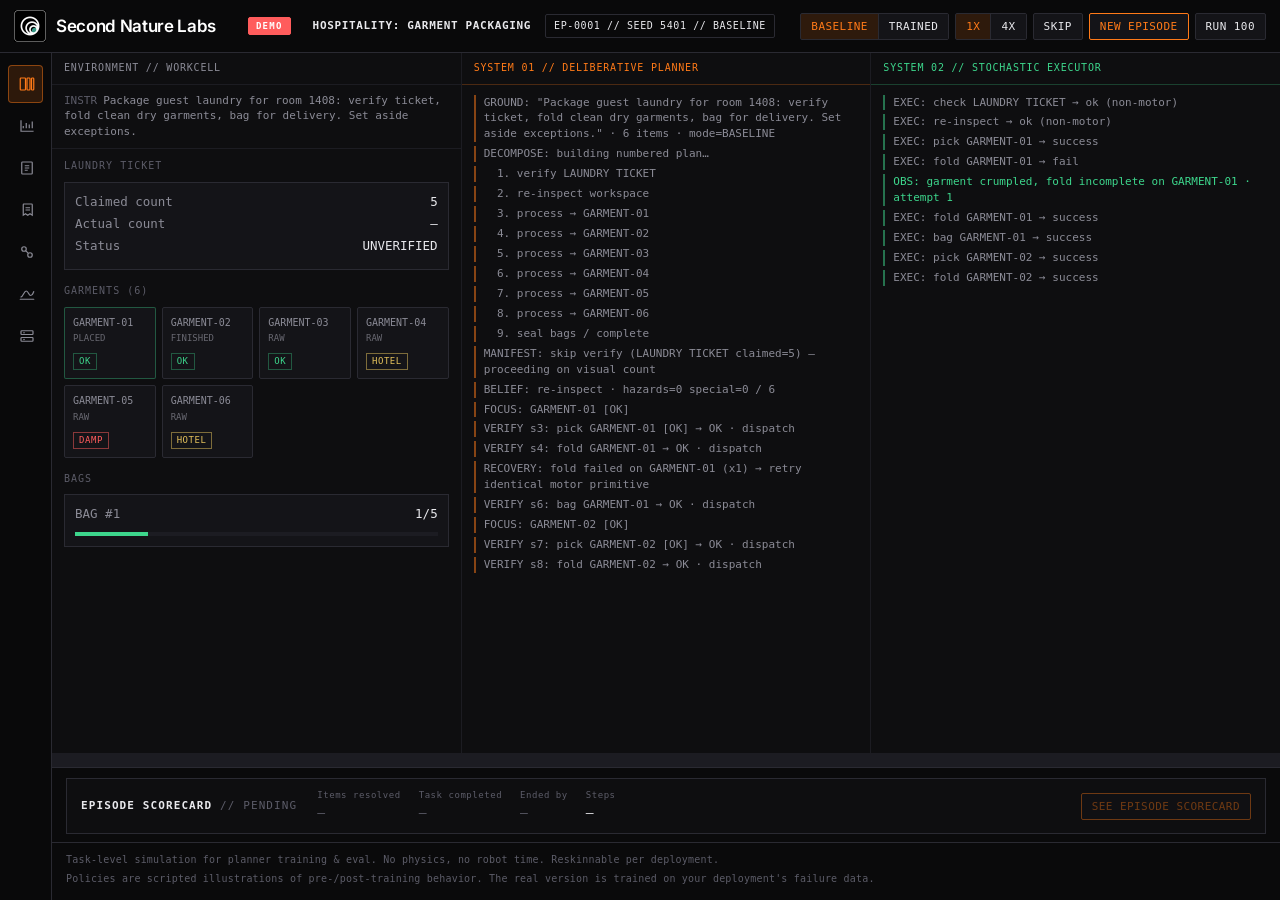
==== commit 58bc5826: "Refresh search metadata and AI crawler access" ====
--- a/decision-layer/index.html
+++ b/decision-layer/index.html
@@ -6,15 +6,25 @@
     <link rel="icon" type="image/svg+xml" href="/logo-300.svg" />
     <meta
       name="description"
-      content="Second Nature Labs technical demo for robot job training, execution, recovery, and evaluation."
+      content="Interactive simulated demo comparing baseline and trained robot-task planning, execution, failure recovery, and outcome-based evaluation."
     />
+    <meta name="robots" content="index, follow, max-snippet:-1, max-image-preview:large" />
+    <link rel="canonical" href="https://snlabs.dev/decision-layer/" />
+    <meta property="og:type" content="website" />
+    <meta property="og:url" content="https://snlabs.dev/decision-layer/" />
+    <meta property="og:site_name" content="Second Nature Labs" />
+    <meta property="og:title" content="Robot planning and recovery demo — Second Nature Labs" />
+    <meta property="og:description" content="A simulated comparison of robot-task planning, execution, failure recovery, and outcome-based evaluation." />
+    <meta name="twitter:card" content="summary" />
+    <meta name="twitter:title" content="Robot planning and recovery demo — Second Nature Labs" />
+    <meta name="twitter:description" content="A simulated comparison of robot-task planning, execution, failure recovery, and outcome-based evaluation." />
     <link rel="preconnect" href="https://fonts.googleapis.com" />
     <link rel="preconnect" href="https://fonts.gstatic.com" crossorigin />
     <link
       href="https://fonts.googleapis.com/css2?family=Inter:wght@600&display=swap"
       rel="stylesheet"
     />
-    <title>Second Nature Labs — Training machinery demo</title>
+    <title>Robot planning and recovery demo — Second Nature Labs</title>
     <style>
       html.snl-embed .sidebar { display: none !important; }
       html.snl-embed .app-body { margin-left: 0 !important; }
